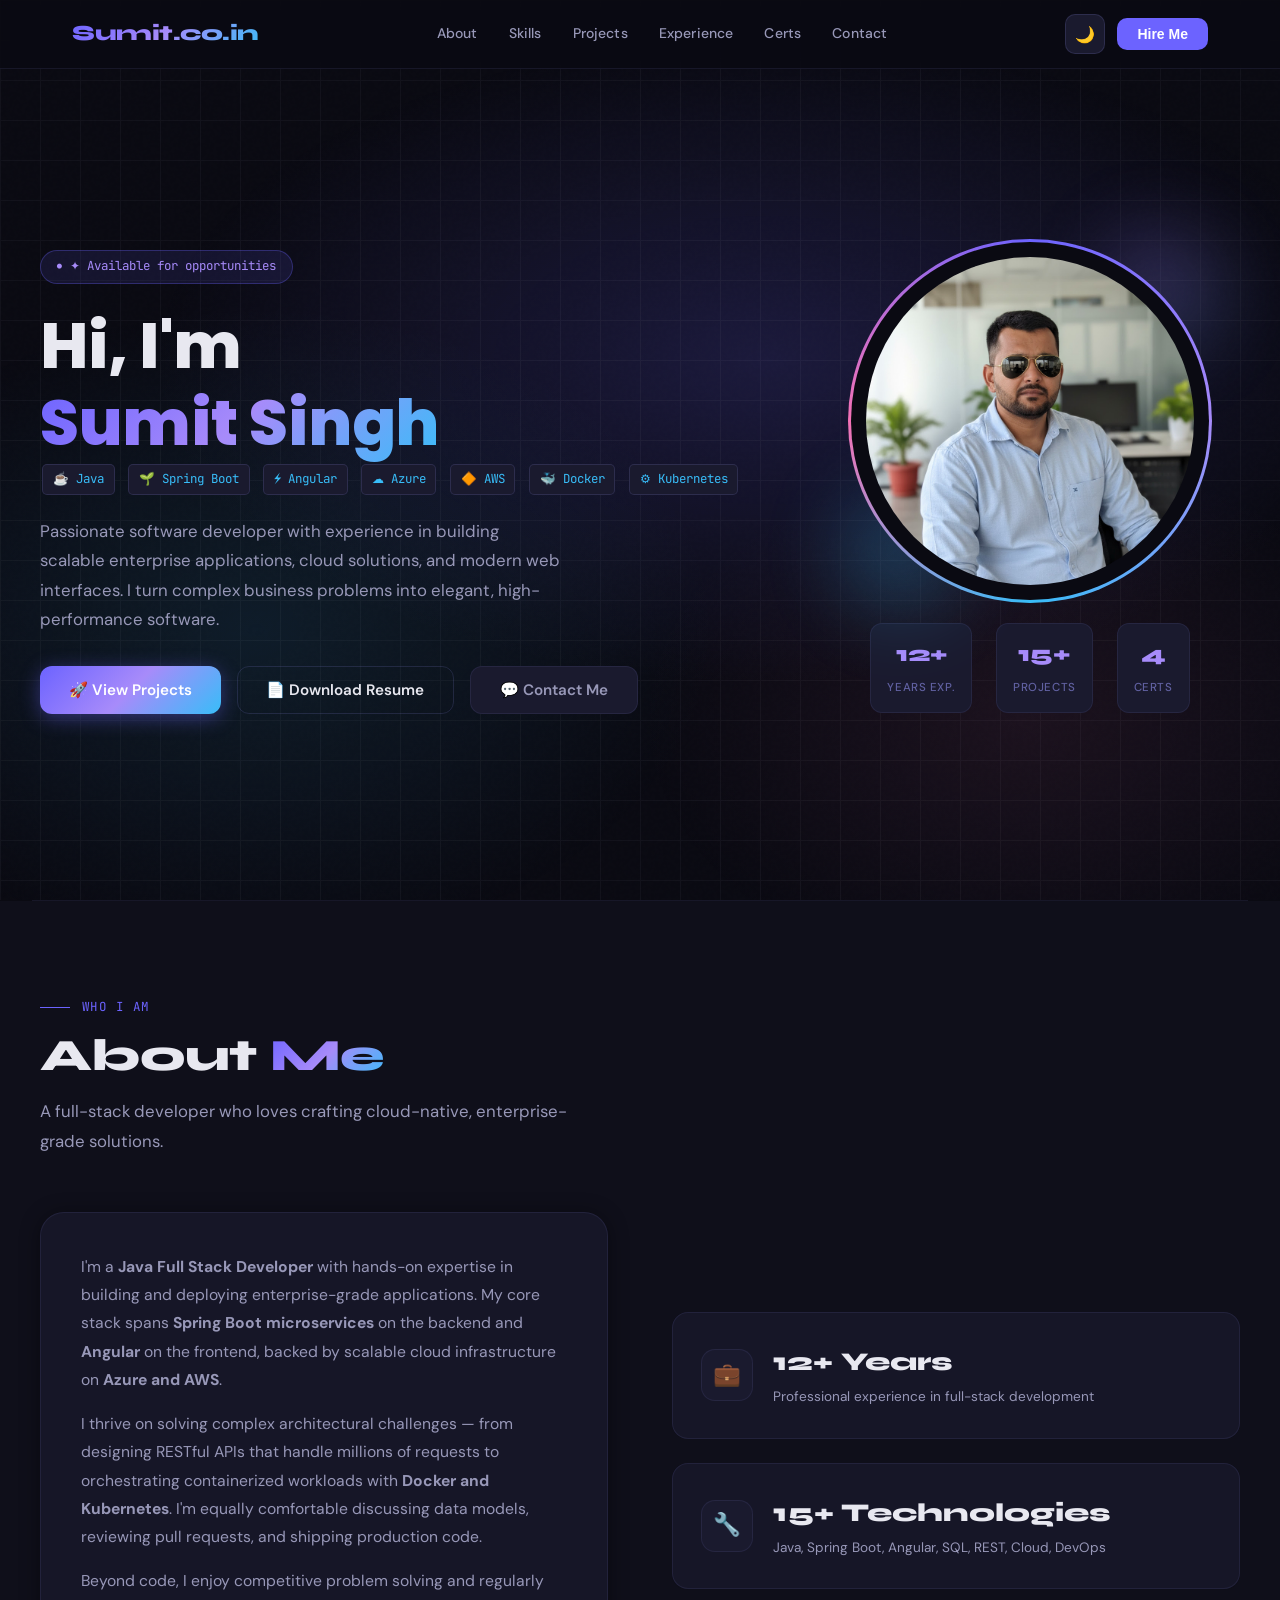
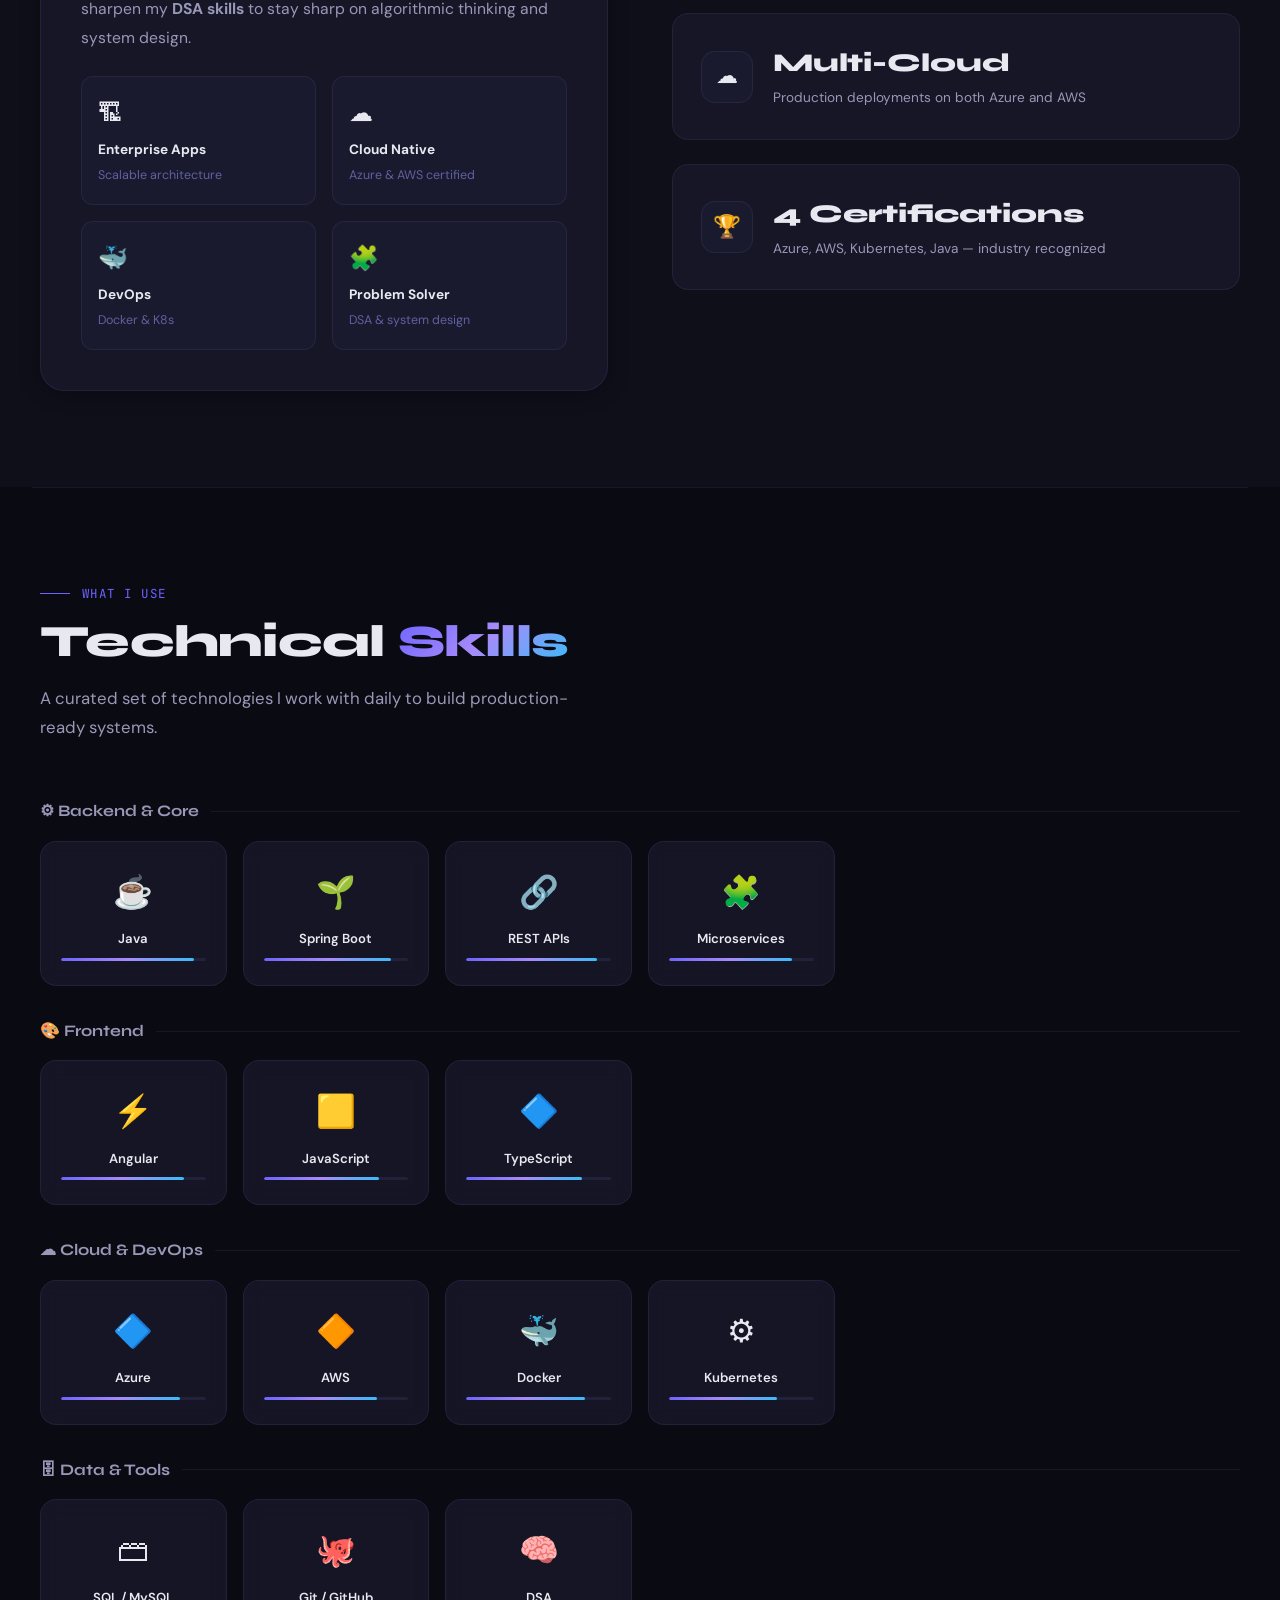
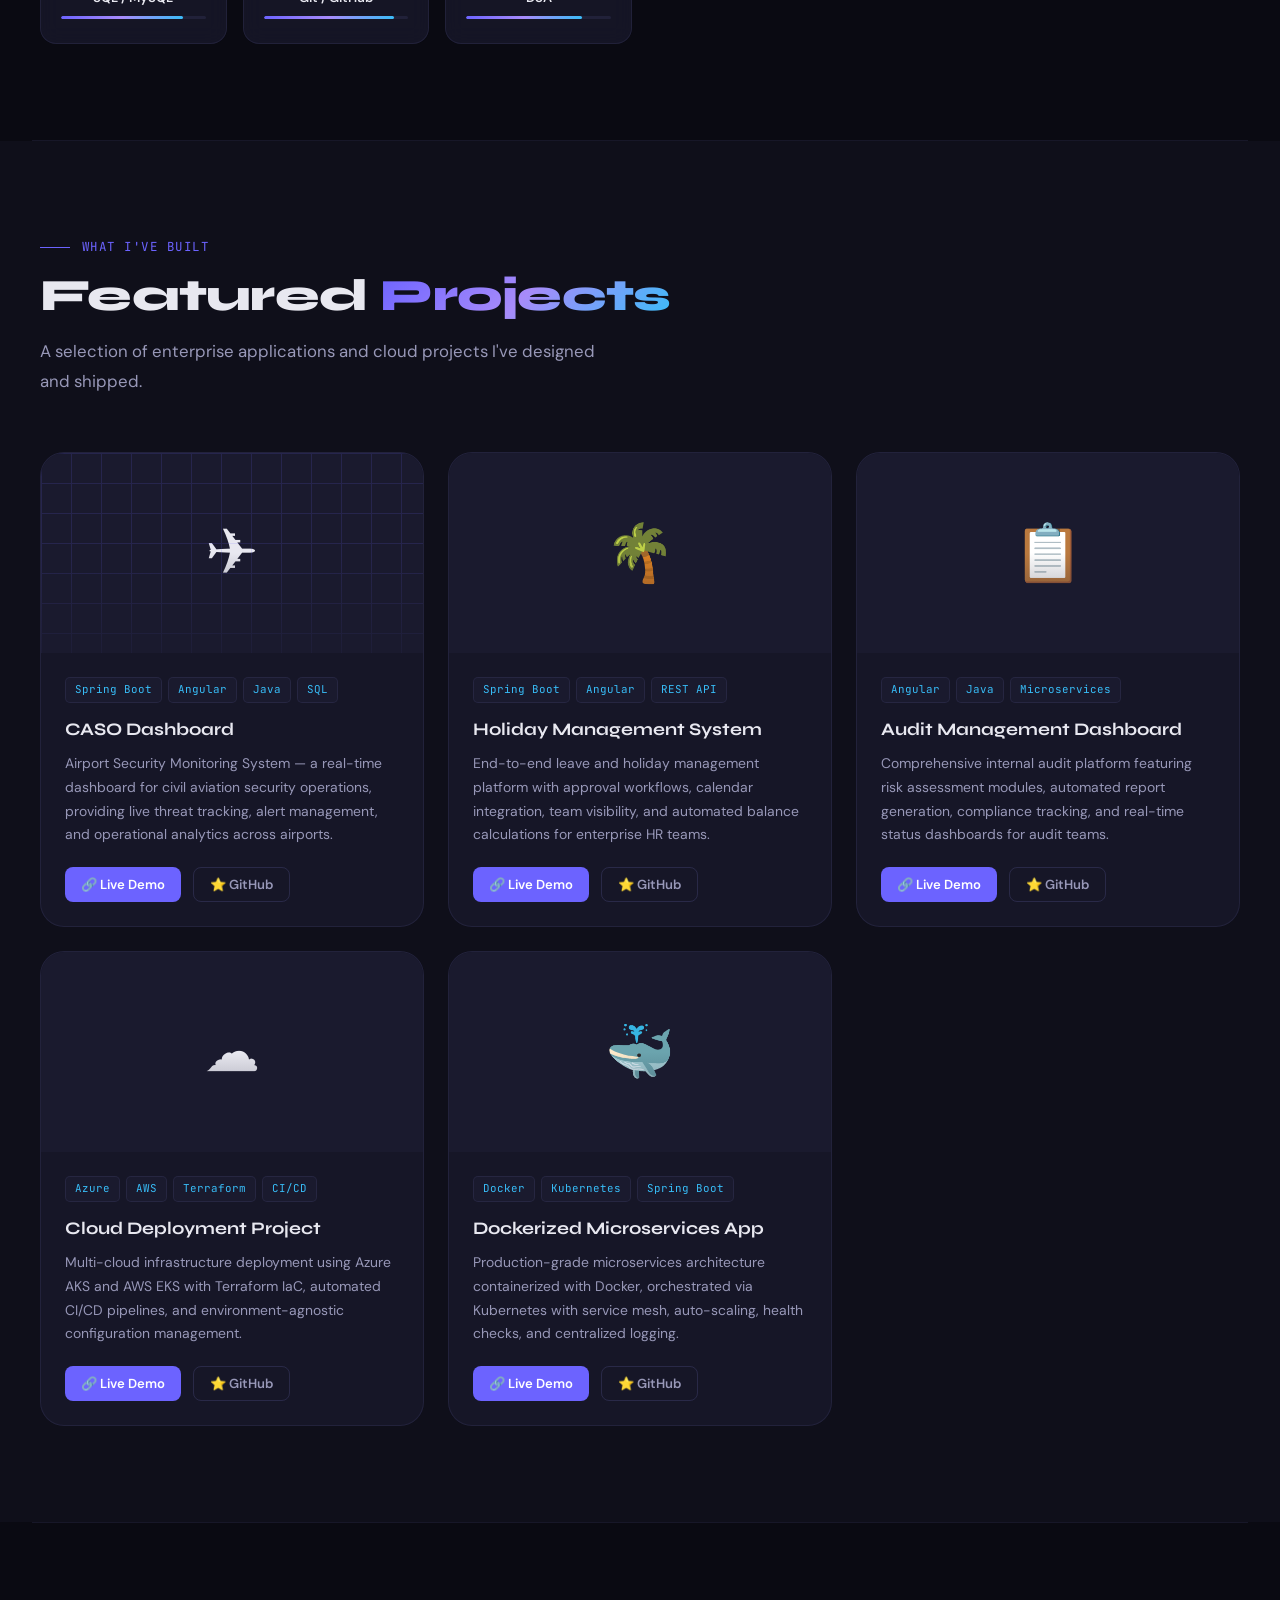
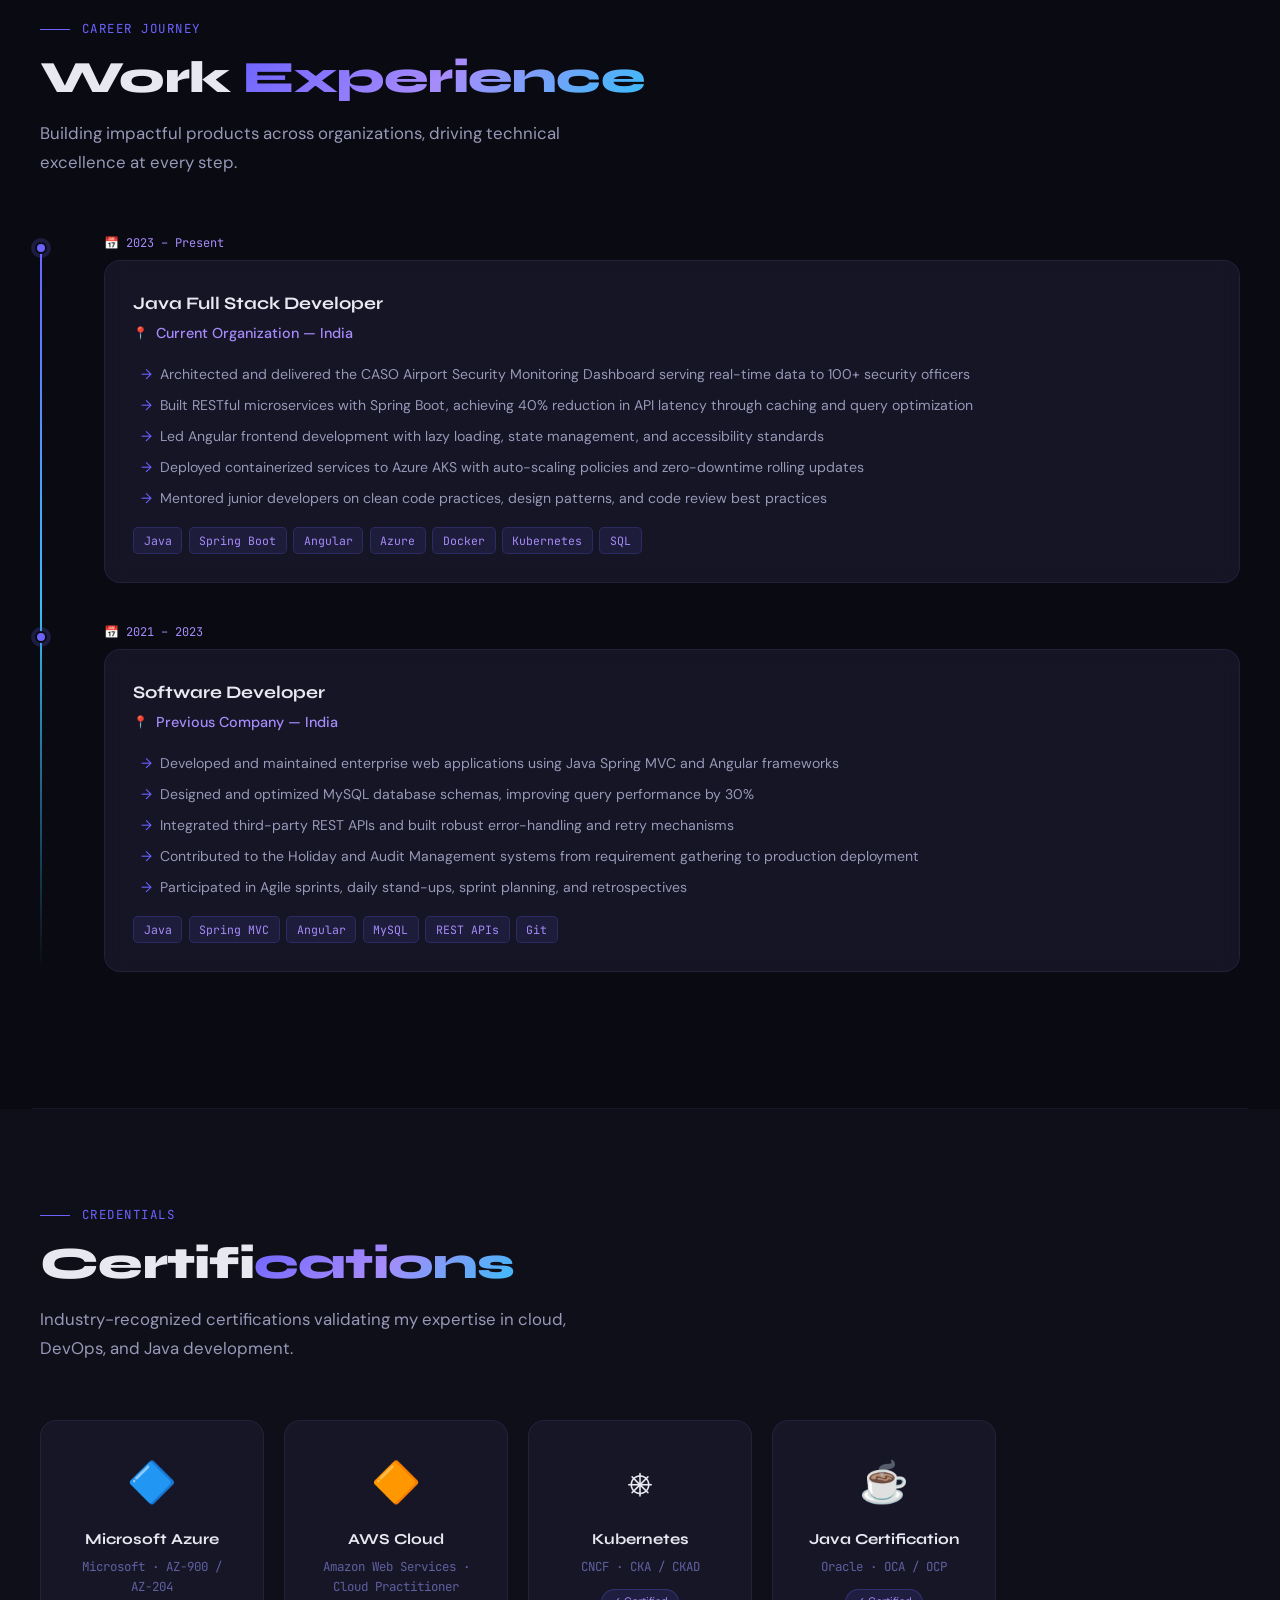
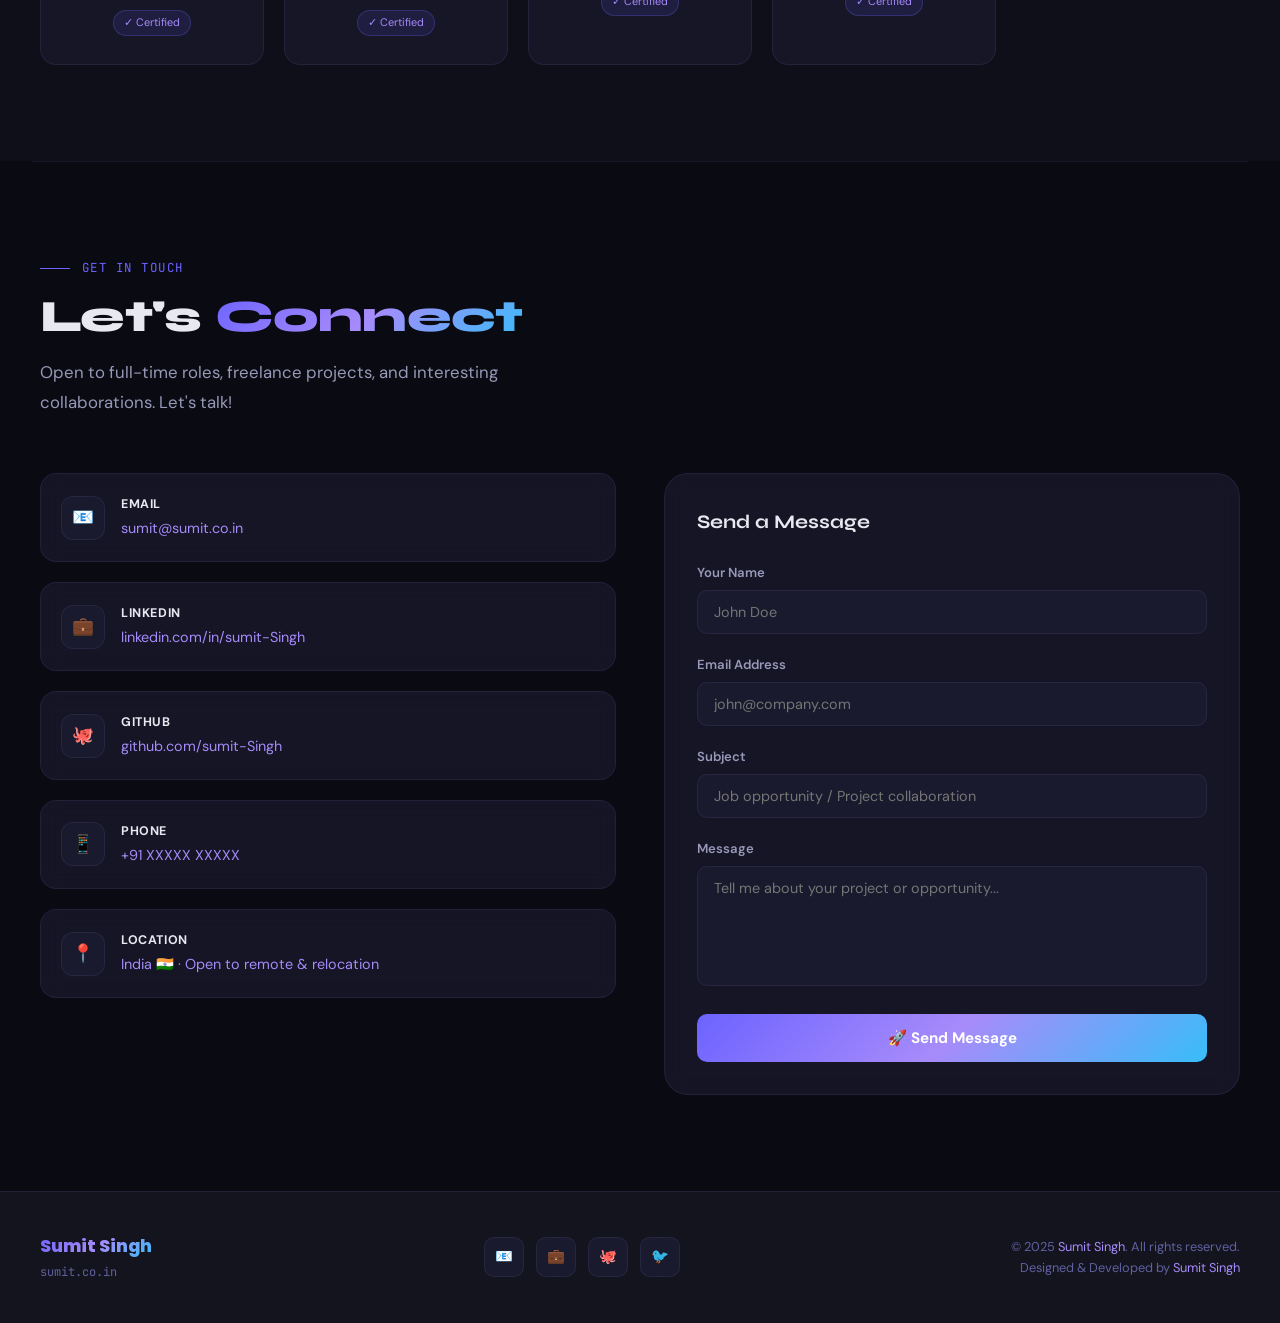
==== Black Theme/index.html @ d1722bfe "pic updated" ====
<!DOCTYPE html>
<html lang="en" data-theme="dark">
<head>
  <meta charset="UTF-8" />
  <meta name="viewport" content="width=device-width, initial-scale=1.0" />
  <title>Sumit Singh | Java Full Stack Developer | sumit.co.in</title>
  <meta name="description" content="Sumit Singh – Java Full Stack Developer specializing in Angular, Spring Boot, Azure, AWS, Docker & Kubernetes. Building scalable enterprise applications and cloud solutions." />
  <meta name="keywords" content="Sumit Singh, Java Developer, Full Stack Developer, Angular, Spring Boot, Azure, AWS, Docker, Kubernetes, Portfolio" />
  <meta name="author" content="Sumit Singh" />
  <meta property="og:title" content="Sumit Singh | Java Full Stack Developer" />
  <meta property="og:description" content="Passionate software developer building scalable enterprise applications, cloud solutions, and modern web interfaces." />
  <meta property="og:url" content="https://sumit.co.in" />
  <link rel="canonical" href="https://sumit.co.in" />
  <link rel="preconnect" href="https://fonts.googleapis.com" />
  <link rel="preconnect" href="https://fonts.gstatic.com" crossorigin />
  <link href="https://fonts.googleapis.com/css2?family=Syne:wght@400;500;600;700;800&family=DM+Sans:ital,opsz,wght@0,9..40,300;0,9..40,400;0,9..40,500;1,9..40,300&family=JetBrains+Mono:wght@400;500&display=swap" rel="stylesheet" />
  <link href="https://fonts.googleapis.com/css2?family=Poppins:wght@700;800&display=swap" rel="stylesheet">
  <style>
    :root {
      --bg: #0a0a12;
      --bg2: #0f0f1a;
      --bg3: #14141f;
      --surface: #1a1a2e;
      --surface2: #1e1e35;
      --border: rgba(120,120,200,0.12);
      --border2: rgba(120,120,200,0.2);
      --text: #e8e8f0;
      --text2: #9898b8;
      --text3: #6060a0;
      --accent: #6c63ff;
      --accent2: #a78bfa;
      --accent3: #38bdf8;
      --accent4: #f472b6;
      --grad1: linear-gradient(135deg, #6c63ff 0%, #a78bfa 50%, #38bdf8 100%);
      --grad2: linear-gradient(135deg, #1a1a35 0%, #0f0f22 100%);
      --card-bg: rgba(26,26,46,0.7);
      --nav-bg: rgba(10,10,18,0.85);
      --shadow: 0 8px 40px rgba(108,99,255,0.15);
      --shadow2: 0 2px 20px rgba(0,0,0,0.4);
      --radius: 16px;
      --radius2: 24px;
      --transition: 0.3s cubic-bezier(0.4,0,0.2,1);
    }
    [data-theme="light"] {
      --bg: #f4f4fb;
      --bg2: #eeeef8;
      --bg3: #e8e8f4;
      --surface: #ffffff;
      --surface2: #f8f8ff;
      --border: rgba(108,99,255,0.12);
      --border2: rgba(108,99,255,0.25);
      --text: #1a1a2e;
      --text2: #4a4a6a;
      --text3: #8888aa;
      --card-bg: rgba(255,255,255,0.9);
      --nav-bg: rgba(244,244,251,0.9);
      --shadow: 0 8px 40px rgba(108,99,255,0.12);
      --shadow2: 0 2px 20px rgba(0,0,0,0.08);
    }
    *, *::before, *::after { box-sizing: border-box; margin: 0; padding: 0; }
    html { scroll-behavior: smooth; font-size: 16px; }
    body {
      font-family: 'DM Sans', sans-serif;
      background: var(--bg);
      color: var(--text);
      line-height: 1.65;
      overflow-x: hidden;
      transition: background var(--transition), color var(--transition);
    }
    ::selection { background: var(--accent); color: #fff; }
    img { max-width: 100%; display: block; }
    a { text-decoration: none; color: inherit; }

    /* ─── Noise overlay ─── */
    body::before {
      content: '';
      position: fixed; inset: 0; z-index: 0; pointer-events: none;
      background-image: url("data:image/svg+xml,%3Csvg viewBox='0 0 256 256' xmlns='http://www.w3.org/2000/svg'%3E%3Cfilter id='noise'%3E%3CfeTurbulence type='fractalNoise' baseFrequency='0.9' numOctaves='4' stitchTiles='stitch'/%3E%3C/filter%3E%3Crect width='100%25' height='100%25' filter='url(%23noise)' opacity='0.03'/%3E%3C/svg%3E");
      opacity: 0.4;
    }

    /* ─── NAV ─── */
    nav {
      position: fixed; top: 0; left: 0; right: 0; z-index: 100;
      backdrop-filter: blur(20px) saturate(180%);
      background: var(--nav-bg);
      border-bottom: 1px solid var(--border);
      transition: all var(--transition);
    }
    .nav-inner {
      max-width: 1200px; margin: 0 auto; padding: 0 2rem;
      display: flex; align-items: center; justify-content: space-between;
      height: 68px;
    }
    .nav-logo {
      font-family: 'Syne', sans-serif; font-weight: 800; font-size: 1.35rem;
      background: var(--grad1); -webkit-background-clip: text; -webkit-text-fill-color: transparent;
      letter-spacing: -0.5px;
    }
    .nav-links { display: flex; gap: 0.25rem; align-items: center; }
    .nav-links a {
      font-size: 0.875rem; font-weight: 500; padding: 0.5rem 0.85rem;
      border-radius: 8px; color: var(--text2); transition: all var(--transition);
      letter-spacing: 0.01em;
    }
    .nav-links a:hover { color: var(--text); background: var(--surface); }
    .nav-right { display: flex; gap: 0.75rem; align-items: center; }
    .theme-btn {
      width: 40px; height: 40px; border-radius: 10px; border: 1px solid var(--border2);
      background: var(--surface); color: var(--text2); cursor: pointer;
      display: flex; align-items: center; justify-content: center;
      font-size: 1rem; transition: all var(--transition);
    }
    .theme-btn:hover { color: var(--accent); border-color: var(--accent); }
    .nav-cta {
      padding: 0.5rem 1.25rem; border-radius: 10px; font-size: 0.875rem; font-weight: 600;
      background: var(--accent); color: #fff; transition: all var(--transition);
      border: none; cursor: pointer;
    }
    .nav-cta:hover { background: var(--accent2); transform: translateY(-1px); box-shadow: 0 4px 20px rgba(108,99,255,0.4); }
    .hamburger { display: none; flex-direction: column; gap: 5px; cursor: pointer; padding: 5px; }
    .hamburger span { display: block; width: 22px; height: 2px; background: var(--text2); border-radius: 2px; transition: all var(--transition); }

    /* ─── HERO ─── */
    #hero {
      min-height: 100vh; display: flex; align-items: center;
      position: relative; overflow: hidden; padding: 8rem 2rem 4rem;
    }
    .hero-bg {
      position: absolute; inset: 0; z-index: 0;
      background: radial-gradient(ellipse 80% 60% at 60% 40%, rgba(108,99,255,0.18) 0%, transparent 60%),
                  radial-gradient(ellipse 60% 60% at 20% 70%, rgba(56,189,248,0.1) 0%, transparent 60%),
                  radial-gradient(ellipse 50% 50% at 80% 80%, rgba(244,114,182,0.08) 0%, transparent 60%);
    }
    .hero-grid {
      position: absolute; inset: 0; z-index: 0; opacity: 0.04;
      background-image: linear-gradient(var(--text) 1px, transparent 1px),
                        linear-gradient(90deg, var(--text) 1px, transparent 1px);
      background-size: 40px 40px;
    }
    .hero-inner {
      max-width: 1200px; margin: 0 auto; width: 100%; position: relative; z-index: 1;
      display: grid; grid-template-columns: 1fr 420px; gap: 4rem; align-items: center;
    }
    .hero-badge {
      display: inline-flex; align-items: center; gap: 0.5rem;
      padding: 0.35rem 1rem; border-radius: 50px;
      background: rgba(108,99,255,0.12); border: 1px solid rgba(108,99,255,0.3);
      font-family: 'JetBrains Mono', monospace; font-size: 0.78rem; color: var(--accent2);
      margin-bottom: 1.5rem; animation: fadeUp 0.8s ease both;
    }
    .hero-badge::before { content: '●'; font-size: 0.5rem; animation: pulse 2s infinite; }
    @keyframes pulse { 0%,100%{opacity:1} 50%{opacity:0.3} }
    .hero-title {
	  font-family: 'Poppins', Arial, sans-serif;
	  font-weight: 800;
	  font-size: clamp(2.5rem, 5vw, 4rem);
	  line-height: 1.2;
	  letter-spacing: -0.5px;
	}
    .hero-title .name { background: var(--grad1); -webkit-background-clip: text; -webkit-text-fill-color: transparent; }
    .hero-subtitle {
      font-family: 'JetBrains Mono', monospace; font-size: 0.9rem;
      color: var(--text2); margin-bottom: 1.25rem; line-height: 1.8;
      animation: fadeUp 0.8s 0.2s ease both;
    }
    .hero-subtitle .tag {
      display: inline-block; padding: 0.2rem 0.6rem; border-radius: 5px;
      background: var(--surface); border: 1px solid var(--border2);
      margin: 0.15rem; font-size: 0.78rem; color: var(--accent3);
      transition: all var(--transition);
    }
    .hero-subtitle .tag:hover { background: var(--accent); color: #fff; border-color: var(--accent); transform: translateY(-2px); }
    .hero-intro {
      font-size: 1.05rem; color: var(--text2); max-width: 520px;
      margin-bottom: 2rem; line-height: 1.75;
      animation: fadeUp 0.8s 0.3s ease both;
    }
    .hero-btns {
      display: flex; flex-wrap: wrap; gap: 1rem;
      animation: fadeUp 0.8s 0.4s ease both;
    }
    .btn {
      display: inline-flex; align-items: center; gap: 0.5rem;
      padding: 0.8rem 1.8rem; border-radius: 12px; font-size: 0.95rem;
      font-weight: 600; cursor: pointer; transition: all var(--transition);
      border: none; font-family: 'DM Sans', sans-serif;
    }
    .btn-primary {
      background: var(--grad1); color: #fff;
      box-shadow: 0 4px 20px rgba(108,99,255,0.4);
    }
    .btn-primary:hover { transform: translateY(-2px); box-shadow: 0 8px 30px rgba(108,99,255,0.5); }
    .btn-outline {
      background: transparent; color: var(--text);
      border: 1.5px solid var(--border2);
    }
    .btn-outline:hover { border-color: var(--accent); color: var(--accent); transform: translateY(-2px); }
    .btn-ghost {
      background: var(--surface); color: var(--text2);
      border: 1px solid var(--border);
    }
    .btn-ghost:hover { background: var(--surface2); color: var(--accent3); }

    /* Hero avatar */
    .hero-visual { animation: fadeUp 0.8s 0.5s ease both; }
    .avatar-wrap {
      position: relative; width: 340px; height: 340px; margin: 0 auto;
    }
    .avatar-ring {
      position: absolute; inset: -12px; border-radius: 50%;
      background: conic-gradient(var(--accent), var(--accent2), var(--accent3), var(--accent4), var(--accent));
      animation: spin 8s linear infinite;
    }
    .avatar-ring::before {
      content: ''; position: absolute; inset: 3px; border-radius: 50%; background: var(--bg);
    }
    @keyframes spin { to { transform: rotate(360deg); } }
    .avatar-img {
      position: absolute; inset: 6px; border-radius: 50%;
      background: var(--surface);
      display: flex; align-items: center; justify-content: center;
      overflow: hidden; z-index: 1;
      font-size: 6rem;
    }
    .avatar-blob {
      position: absolute; width: 120px; height: 120px; border-radius: 50%;
      background: var(--grad1); opacity: 0.25; filter: blur(40px);
      animation: float 4s ease-in-out infinite;
    }
    .avatar-blob:nth-child(1) { top: -20px; right: -20px; }
    .avatar-blob:nth-child(2) { bottom: -20px; left: -20px; animation-delay: -2s; background: var(--accent3); }
    @keyframes float { 0%,100%{transform:translateY(0)} 50%{transform:translateY(-12px)} }
    .hero-stats {
      display: flex; gap: 1.5rem; margin-top: 2rem; justify-content: center;
    }
    .hero-stat {
      text-align: center; padding: 0.75rem 1rem; border-radius: 12px;
      background: var(--surface); border: 1px solid var(--border);
    }
    .hero-stat strong { display: block; font-family: 'Syne', sans-serif; font-size: 1.4rem; font-weight: 800; color: var(--accent2); }
    .hero-stat span { font-size: 0.72rem; color: var(--text3); font-weight: 500; text-transform: uppercase; letter-spacing: 0.05em; }
    @keyframes fadeUp { from{opacity:0;transform:translateY(24px)} to{opacity:1;transform:translateY(0)} }

    /* ─── SECTIONS ─── */
    section { padding: 6rem 2rem; position: relative; z-index: 1; }
    .section-inner { max-width: 1200px; margin: 0 auto; }
    .section-label {
      font-family: 'JetBrains Mono', monospace; font-size: 0.78rem;
      color: var(--accent); text-transform: uppercase; letter-spacing: 0.12em;
      margin-bottom: 0.75rem; display: flex; align-items: center; gap: 0.75rem;
    }
    .section-label::before { content:''; flex:0 0 30px; height:1px; background:var(--accent); }
    .section-title {
      font-family: 'Syne', sans-serif; font-weight: 800;
      font-size: clamp(1.8rem, 3.5vw, 2.8rem); letter-spacing: -0.75px;
      margin-bottom: 1rem; line-height: 1.15;
    }
    .section-title .hl { background: var(--grad1); -webkit-background-clip: text; -webkit-text-fill-color: transparent; }
    .section-desc { color: var(--text2); font-size: 1.05rem; max-width: 560px; line-height: 1.75; }
    .section-header { margin-bottom: 3.5rem; }
    .divider {
      height: 1px; background: var(--border);
      margin: 0 2rem; position: relative; z-index: 1;
    }

    /* ─── ABOUT ─── */
    #about { background: var(--bg2); }
    .about-grid {
      display: grid; grid-template-columns: 1fr 1fr; gap: 4rem; align-items: center;
    }
    .about-card {
      background: var(--card-bg); border: 1px solid var(--border);
      border-radius: var(--radius2); padding: 2.5rem;
      backdrop-filter: blur(10px); box-shadow: var(--shadow2);
    }
    .about-text p { color: var(--text2); margin-bottom: 1rem; font-size: 0.98rem; line-height: 1.8; }
    .about-highlights { display: grid; grid-template-columns: 1fr 1fr; gap: 1rem; margin-top: 1.5rem; }
    .highlight-item {
      padding: 1rem; border-radius: 12px; background: var(--surface);
      border: 1px solid var(--border); transition: all var(--transition);
    }
    .highlight-item:hover { border-color: var(--accent); transform: translateY(-2px); }
    .highlight-item .icon { font-size: 1.5rem; margin-bottom: 0.4rem; }
    .highlight-item strong { display: block; font-size: 0.85rem; font-weight: 700; color: var(--text); }
    .highlight-item span { font-size: 0.78rem; color: var(--text3); }
    .about-metrics { display: flex; flex-direction: column; gap: 1.5rem; }
    .metric-card {
      background: var(--card-bg); border: 1px solid var(--border);
      border-radius: var(--radius); padding: 1.75rem;
      backdrop-filter: blur(10px);
      display: flex; gap: 1.25rem; align-items: center;
      transition: all var(--transition);
    }
    .metric-card:hover { border-color: var(--accent2); transform: translateX(4px); }
    .metric-icon {
      width: 52px; height: 52px; border-radius: 14px; flex-shrink: 0;
      display: flex; align-items: center; justify-content: center;
      font-size: 1.4rem; background: var(--surface); border: 1px solid var(--border);
    }
    .metric-info strong { display: block; font-family: 'Syne', sans-serif; font-size: 1.6rem; font-weight: 800; color: var(--text); }
    .metric-info span { font-size: 0.85rem; color: var(--text2); }

    /* ─── SKILLS ─── */
    #skills {}
    .skills-grid { display: grid; grid-template-columns: repeat(auto-fill, minmax(160px, 1fr)); gap: 1rem; }
    .skill-card {
      background: var(--card-bg); border: 1px solid var(--border);
      border-radius: var(--radius); padding: 1.5rem 1.25rem;
      text-align: center; backdrop-filter: blur(10px);
      transition: all var(--transition); cursor: default;
      position: relative; overflow: hidden;
    }
    .skill-card::before {
      content: ''; position: absolute; inset: 0;
      background: var(--grad1); opacity: 0; transition: opacity var(--transition);
    }
    .skill-card:hover { transform: translateY(-4px) scale(1.02); border-color: var(--accent); box-shadow: var(--shadow); }
    .skill-card:hover::before { opacity: 0.06; }
    .skill-card:hover .skill-icon { transform: scale(1.15) rotate(-5deg); }
    .skill-icon { font-size: 2rem; margin-bottom: 0.6rem; display: block; transition: transform var(--transition); position: relative; z-index: 1; }
    .skill-name { font-size: 0.82rem; font-weight: 600; color: var(--text); position: relative; z-index: 1; }
    .skill-level {
      margin-top: 0.5rem; height: 3px; background: var(--border);
      border-radius: 3px; overflow: hidden; position: relative; z-index: 1;
    }
    .skill-level-bar {
      height: 100%; border-radius: 3px; background: var(--grad1);
      transform: scaleX(0); transform-origin: left;
      transition: transform 1s cubic-bezier(0.4,0,0.2,1) 0.2s;
    }
    .skill-card.visible .skill-level-bar { transform: scaleX(1); }
    .skill-cat-title {
      font-family: 'Syne', sans-serif; font-weight: 700; font-size: 1rem;
      color: var(--text2); margin: 2rem 0 1rem;
      display: flex; align-items: center; gap: 0.75rem;
    }
    .skill-cat-title::after { content:''; flex:1; height:1px; background: var(--border); }

    /* ─── PROJECTS ─── */
    #projects { background: var(--bg2); }
    .projects-grid { display: grid; grid-template-columns: repeat(auto-fill, minmax(340px, 1fr)); gap: 1.5rem; }
    .project-card {
      background: var(--card-bg); border: 1px solid var(--border);
      border-radius: var(--radius2); overflow: hidden;
      backdrop-filter: blur(10px); transition: all var(--transition);
      display: flex; flex-direction: column;
    }
    .project-card:hover { transform: translateY(-6px); border-color: var(--accent2); box-shadow: 0 20px 60px rgba(108,99,255,0.2); }
    .project-img {
      height: 200px; background: var(--surface);
      display: flex; align-items: center; justify-content: center;
      font-size: 4rem; position: relative; overflow: hidden;
    }
    .project-img::after {
      content: ''; position: absolute; inset: 0;
      background: linear-gradient(to bottom, transparent 50%, var(--card-bg) 100%);
    }
    .project-img-bg {
      position: absolute; inset: 0; opacity: 0.15;
      background-size: 30px 30px;
      background-image: linear-gradient(var(--accent) 1px, transparent 1px),
                        linear-gradient(90deg, var(--accent) 1px, transparent 1px);
    }
    .project-body { padding: 1.5rem; flex: 1; display: flex; flex-direction: column; }
    .project-tags { display: flex; flex-wrap: wrap; gap: 0.4rem; margin-bottom: 0.75rem; }
    .project-tag {
      font-family: 'JetBrains Mono', monospace; font-size: 0.68rem;
      padding: 0.2rem 0.55rem; border-radius: 5px;
      background: var(--surface); border: 1px solid var(--border);
      color: var(--accent3);
    }
    .project-title { font-family: 'Syne', sans-serif; font-weight: 700; font-size: 1.1rem; margin-bottom: 0.5rem; }
    .project-desc { color: var(--text2); font-size: 0.87rem; line-height: 1.7; flex: 1; margin-bottom: 1.25rem; }
    .project-actions { display: flex; gap: 0.75rem; }
    .project-btn {
      display: inline-flex; align-items: center; gap: 0.35rem;
      padding: 0.5rem 1rem; border-radius: 8px; font-size: 0.82rem; font-weight: 600;
      cursor: pointer; transition: all var(--transition); border: none;
      font-family: 'DM Sans', sans-serif;
    }
    .project-btn-primary { background: var(--accent); color: #fff; }
    .project-btn-primary:hover { background: var(--accent2); transform: translateY(-1px); }
    .project-btn-outline { background: transparent; color: var(--text2); border: 1px solid var(--border2); }
    .project-btn-outline:hover { color: var(--text); border-color: var(--text2); }

    /* ─── EXPERIENCE ─── */
    #experience {}
    .timeline { position: relative; padding-left: 2rem; }
    .timeline::before {
      content: ''; position: absolute; left: 0; top: 8px; bottom: 0;
      width: 2px; background: linear-gradient(to bottom, var(--accent), var(--accent3), transparent);
    }
    .timeline-item {
      position: relative; margin-bottom: 2.5rem;
      padding-left: 2rem;
    }
    .timeline-item::before {
      content: ''; position: absolute; left: -2rem; top: 8px;
      width: 12px; height: 12px; border-radius: 50%;
      background: var(--accent); border: 2px solid var(--bg);
      box-shadow: 0 0 0 4px rgba(108,99,255,0.2);
      transform: translateX(-5px);
    }
    .timeline-date {
      font-family: 'JetBrains Mono', monospace; font-size: 0.75rem;
      color: var(--accent2); margin-bottom: 0.4rem;
    }
    .timeline-card {
      background: var(--card-bg); border: 1px solid var(--border);
      border-radius: var(--radius); padding: 1.75rem;
      backdrop-filter: blur(10px); transition: all var(--transition);
    }
    .timeline-card:hover { border-color: var(--accent); box-shadow: var(--shadow); }
    .timeline-role { font-family: 'Syne', sans-serif; font-weight: 700; font-size: 1.1rem; margin-bottom: 0.25rem; }
    .timeline-company {
      font-size: 0.9rem; color: var(--accent2); font-weight: 500; margin-bottom: 1rem;
      display: flex; align-items: center; gap: 0.5rem;
    }
    .timeline-company::before { content: '📍'; font-size: 0.75rem; }
    .timeline-desc { color: var(--text2); font-size: 0.88rem; line-height: 1.75; }
    .timeline-desc li { margin-bottom: 0.4rem; padding-left: 0.5rem; list-style: none; position: relative; }
    .timeline-desc li::before { content: '→'; color: var(--accent); margin-right: 0.5rem; }
    .timeline-chips { display: flex; flex-wrap: wrap; gap: 0.4rem; margin-top: 1rem; }
    .chip {
      font-size: 0.72rem; padding: 0.2rem 0.6rem; border-radius: 5px;
      background: rgba(108,99,255,0.1); border: 1px solid rgba(108,99,255,0.2);
      color: var(--accent2); font-family: 'JetBrains Mono', monospace;
    }

    /* ─── CERTS ─── */
    #certifications { background: var(--bg2); }
    .certs-grid { display: grid; grid-template-columns: repeat(auto-fill, minmax(220px, 1fr)); gap: 1.25rem; }
    .cert-card {
      background: var(--card-bg); border: 1px solid var(--border);
      border-radius: var(--radius); padding: 1.75rem;
      text-align: center; backdrop-filter: blur(10px);
      transition: all var(--transition); position: relative; overflow: hidden;
    }
    .cert-card::after {
      content: ''; position: absolute; top: 0; left: 0; right: 0; height: 3px;
      background: var(--grad1); transform: scaleX(0); transform-origin: left;
      transition: transform var(--transition);
    }
    .cert-card:hover { transform: translateY(-4px); border-color: var(--accent2); }
    .cert-card:hover::after { transform: scaleX(1); }
    .cert-icon { font-size: 2.5rem; margin-bottom: 0.75rem; }
    .cert-name { font-family: 'Syne', sans-serif; font-weight: 700; font-size: 0.95rem; margin-bottom: 0.3rem; }
    .cert-provider { font-size: 0.78rem; color: var(--text3); font-family: 'JetBrains Mono', monospace; }
    .cert-badge {
      display: inline-block; margin-top: 0.75rem;
      font-size: 0.68rem; padding: 0.2rem 0.6rem; border-radius: 50px;
      background: rgba(108,99,255,0.12); border: 1px solid rgba(108,99,255,0.25);
      color: var(--accent2);
    }

    /* ─── CONTACT ─── */
    #contact {}
    .contact-grid { display: grid; grid-template-columns: 1fr 1fr; gap: 3rem; }
    .contact-info { display: flex; flex-direction: column; gap: 1.25rem; }
    .contact-item {
      display: flex; align-items: center; gap: 1rem;
      padding: 1.25rem; border-radius: var(--radius);
      background: var(--card-bg); border: 1px solid var(--border);
      backdrop-filter: blur(10px); transition: all var(--transition);
    }
    .contact-item:hover { border-color: var(--accent); transform: translateX(4px); }
    .contact-item-icon {
      width: 44px; height: 44px; border-radius: 12px;
      background: var(--surface); border: 1px solid var(--border);
      display: flex; align-items: center; justify-content: center;
      font-size: 1.1rem; flex-shrink: 0;
    }
    .contact-item-text strong { display: block; font-size: 0.78rem; font-weight: 700; color: var(--text); text-transform: uppercase; letter-spacing: 0.05em; }
    .contact-item-text a, .contact-item-text span { font-size: 0.9rem; color: var(--accent2); transition: color var(--transition); }
    .contact-item-text a:hover { color: var(--accent); }
    .contact-form { background: var(--card-bg); border: 1px solid var(--border); border-radius: var(--radius2); padding: 2rem; backdrop-filter: blur(10px); }
    .contact-form h3 { font-family: 'Syne', sans-serif; font-weight: 700; font-size: 1.2rem; margin-bottom: 1.5rem; }
    .form-group { margin-bottom: 1.25rem; }
    .form-group label { display: block; font-size: 0.82rem; font-weight: 600; color: var(--text2); margin-bottom: 0.4rem; }
    .form-group input, .form-group textarea {
      width: 100%; padding: 0.75rem 1rem; border-radius: 10px;
      background: var(--surface); border: 1px solid var(--border);
      color: var(--text); font-family: 'DM Sans', sans-serif; font-size: 0.9rem;
      transition: all var(--transition); outline: none; resize: none;
    }
    .form-group input:focus, .form-group textarea:focus { border-color: var(--accent); box-shadow: 0 0 0 3px rgba(108,99,255,0.12); }
    .form-group textarea { min-height: 120px; }
    .form-submit {
      width: 100%; padding: 0.85rem; border-radius: 10px; border: none;
      background: var(--grad1); color: #fff; font-size: 0.95rem; font-weight: 700;
      cursor: pointer; transition: all var(--transition); font-family: 'DM Sans', sans-serif;
    }
    .form-submit:hover { transform: translateY(-2px); box-shadow: 0 8px 25px rgba(108,99,255,0.5); }

    /* ─── FOOTER ─── */
    footer {
      background: var(--bg3); border-top: 1px solid var(--border);
      padding: 2.5rem 2rem; position: relative; z-index: 1;
    }
    .footer-inner {
      max-width: 1200px; margin: 0 auto;
      display: flex; align-items: center; justify-content: space-between; flex-wrap: gap;
      gap: 1rem;
    }
    .footer-logo { font-family: 'Poppins', Arial, sans-serif; font-weight: 800; font-size: 1.1rem; background: var(--grad1); -webkit-background-clip: text; -webkit-text-fill-color: transparent; }
    .footer-domain { font-family: 'JetBrains Mono', monospace; font-size: 0.75rem; color: var(--text3); margin-top: 0.15rem; }
    .footer-socials { display: flex; gap: 0.75rem; }
    .social-btn {
      width: 40px; height: 40px; border-radius: 10px; border: 1px solid var(--border);
      background: var(--surface); color: var(--text2);
      display: flex; align-items: center; justify-content: center;
      font-size: 0.9rem; transition: all var(--transition); cursor: pointer;
    }
    .social-btn:hover { border-color: var(--accent); color: var(--accent); transform: translateY(-2px); }
    .footer-copy { font-size: 0.8rem; color: var(--text3); text-align: right; }
    .footer-copy span { color: var(--accent2); }

    /* ─── SCROLL REVEAL ─── */
    .reveal { opacity: 0; transform: translateY(30px); transition: opacity 0.7s ease, transform 0.7s ease; }
    .reveal.visible { opacity: 1; transform: translateY(0); }
    .reveal-delay-1 { transition-delay: 0.1s; }
    .reveal-delay-2 { transition-delay: 0.2s; }
    .reveal-delay-3 { transition-delay: 0.3s; }
    .reveal-delay-4 { transition-delay: 0.4s; }

    /* ─── BACK TO TOP ─── */
    .back-top {
      position: fixed; bottom: 2rem; right: 2rem; z-index: 99;
      width: 44px; height: 44px; border-radius: 12px;
      background: var(--accent); color: #fff;
      display: flex; align-items: center; justify-content: center;
      font-size: 1.1rem; cursor: pointer; border: none;
      box-shadow: 0 4px 20px rgba(108,99,255,0.4);
      transition: all var(--transition);
      opacity: 0; pointer-events: none;
    }
    .back-top.show { opacity: 1; pointer-events: all; }
    .back-top:hover { transform: translateY(-3px); box-shadow: 0 8px 25px rgba(108,99,255,0.5); }

    /* ─── MOBILE NAV ─── */
    .mobile-nav {
      position: fixed; top: 68px; left: 0; right: 0; z-index: 99;
      background: var(--nav-bg); backdrop-filter: blur(20px);
      border-bottom: 1px solid var(--border);
      padding: 1rem 2rem;
      display: none; flex-direction: column; gap: 0.5rem;
      transform: translateY(-10px); opacity: 0;
      transition: all var(--transition);
    }
    .mobile-nav.open { transform: translateY(0); opacity: 1; }
    .mobile-nav a {
      padding: 0.65rem 1rem; border-radius: 8px; font-size: 0.9rem;
      font-weight: 500; color: var(--text2); transition: all var(--transition);
    }
    .mobile-nav a:hover { background: var(--surface); color: var(--text); }

    /* ─── RESPONSIVE ─── */
    @media (max-width: 1024px) {
      .hero-inner { grid-template-columns: 1fr; gap: 3rem; }
      .hero-visual { order: -1; }
      .avatar-wrap { width: 260px; height: 260px; }
      .hero-title { font-size: clamp(2rem, 6vw, 3rem); }
      .about-grid { grid-template-columns: 1fr; }
      .contact-grid { grid-template-columns: 1fr; }
    }
    @media (max-width: 768px) {
      .nav-links { display: none; }
      .nav-cta { display: none; }
      .hamburger { display: flex; }
      .mobile-nav { display: flex; }
      .hero-btns { gap: 0.75rem; }
      .projects-grid { grid-template-columns: 1fr; }
      .footer-inner { flex-direction: column; align-items: flex-start; }
      .footer-copy { text-align: left; }
      section { padding: 4rem 1.25rem; }
    }
    @media (max-width: 480px) {
      .about-highlights { grid-template-columns: 1fr; }
      .certs-grid { grid-template-columns: 1fr 1fr; }
      .hero-stats { gap: 0.75rem; }
    }
  </style>
</head>
<body>

<!-- NAV -->
<nav id="navbar">
  <div class="nav-inner">
    <div class="nav-logo">Sumit.co.in</div>
    <div class="nav-links">
      <a href="#about">About</a>
      <a href="#skills">Skills</a>
      <a href="#projects">Projects</a>
      <a href="#experience">Experience</a>
      <a href="#certifications">Certs</a>
      <a href="#contact">Contact</a>
    </div>
    <div class="nav-right">
      <button class="theme-btn" id="themeToggle" title="Toggle theme">🌙</button>
      <button class="nav-cta" onclick="document.getElementById('contact').scrollIntoView({behavior:'smooth'})">Hire Me</button>
      <div class="hamburger" id="hamburger" onclick="toggleMenu()">
        <span></span><span></span><span></span>
      </div>
    </div>
  </div>
</nav>

<!-- MOBILE NAV -->
<div class="mobile-nav" id="mobileNav">
  <a href="#about" onclick="closeMenu()">About</a>
  <a href="#skills" onclick="closeMenu()">Skills</a>
  <a href="#projects" onclick="closeMenu()">Projects</a>
  <a href="#experience" onclick="closeMenu()">Experience</a>
  <a href="#certifications" onclick="closeMenu()">Certifications</a>
  <a href="#contact" onclick="closeMenu()">Contact</a>
</div>

<!-- HERO -->
<section id="hero">
  <div class="hero-bg"></div>
  <div class="hero-grid"></div>
  <div class="hero-inner">
    <div class="hero-content">
      <div class="hero-badge">✦ Available for opportunities</div>
      <h1 class="hero-title">Hi, I'm<br><span class="name">Sumit Singh</span></h1>
      <div class="hero-subtitle">
        <span class="tag">☕ Java</span>
        <span class="tag">🌱 Spring Boot</span>
        <span class="tag">⚡ Angular</span>
        <span class="tag">☁ Azure</span>
        <span class="tag">🔶 AWS</span>
        <span class="tag">🐳 Docker</span>
        <span class="tag">⚙ Kubernetes</span>
      </div>
      <p class="hero-intro">Passionate software developer with experience in building scalable enterprise applications, cloud solutions, and modern web interfaces. I turn complex business problems into elegant, high-performance software.</p>
      <div class="hero-btns">
        <button class="btn btn-primary" onclick="document.getElementById('projects').scrollIntoView({behavior:'smooth'})">
          🚀 View Projects
        </button>
        <button class="btn btn-outline" onclick="alert('Resume download would trigger here.')">
          📄 Download Resume
        </button>
        <button class="btn btn-ghost" onclick="document.getElementById('contact').scrollIntoView({behavior:'smooth'})">
          💬 Contact Me
        </button>
      </div>
    </div>
    <div class="hero-visual">
      <div class="avatar-wrap">
        <div class="avatar-blob"></div>
        <div class="avatar-blob"></div>
        <div class="avatar-ring"></div>
        <div class="avatar-img"><img src='image/sumit-pic.jpeg'></div>
      </div>
      <div class="hero-stats">
        <div class="hero-stat">
          <strong>12+</strong>
          <span>Years Exp.</span>
        </div>
        <div class="hero-stat">
          <strong>15+</strong>
          <span>Projects</span>
        </div>
        <div class="hero-stat">
          <strong>4</strong>
          <span>Certs</span>
        </div>
      </div>
    </div>
  </div>
</section>

<div class="divider"></div>

<!-- ABOUT -->
<section id="about">
  <div class="section-inner">
    <div class="section-header reveal">
      <div class="section-label">Who I am</div>
      <h2 class="section-title">About <span class="hl">Me</span></h2>
      <p class="section-desc">A full-stack developer who loves crafting cloud-native, enterprise-grade solutions.</p>
    </div>
    <div class="about-grid">
      <div class="about-card reveal">
        <div class="about-text">
          <p>I'm a <strong>Java Full Stack Developer</strong> with hands-on expertise in building and deploying enterprise-grade applications. My core stack spans <strong>Spring Boot microservices</strong> on the backend and <strong>Angular</strong> on the frontend, backed by scalable cloud infrastructure on <strong>Azure and AWS</strong>.</p>
          <p>I thrive on solving complex architectural challenges — from designing RESTful APIs that handle millions of requests to orchestrating containerized workloads with <strong>Docker and Kubernetes</strong>. I'm equally comfortable discussing data models, reviewing pull requests, and shipping production code.</p>
          <p>Beyond code, I enjoy competitive problem solving and regularly sharpen my <strong>DSA skills</strong> to stay sharp on algorithmic thinking and system design.</p>
        </div>
        <div class="about-highlights">
          <div class="highlight-item">
            <div class="icon">🏗</div>
            <strong>Enterprise Apps</strong>
            <span>Scalable architecture</span>
          </div>
          <div class="highlight-item">
            <div class="icon">☁</div>
            <strong>Cloud Native</strong>
            <span>Azure & AWS certified</span>
          </div>
          <div class="highlight-item">
            <div class="icon">🐳</div>
            <strong>DevOps</strong>
            <span>Docker & K8s</span>
          </div>
          <div class="highlight-item">
            <div class="icon">🧩</div>
            <strong>Problem Solver</strong>
            <span>DSA & system design</span>
          </div>
        </div>
      </div>
      <div class="about-metrics">
        <div class="metric-card reveal reveal-delay-1">
          <div class="metric-icon">💼</div>
          <div class="metric-info">
            <strong>12+ Years</strong>
            <span>Professional experience in full-stack development</span>
          </div>
        </div>
        <div class="metric-card reveal reveal-delay-2">
          <div class="metric-icon">🔧</div>
          <div class="metric-info">
            <strong>15+ Technologies</strong>
            <span>Java, Spring Boot, Angular, SQL, REST, Cloud, DevOps</span>
          </div>
        </div>
        <div class="metric-card reveal reveal-delay-3">
          <div class="metric-icon">☁</div>
          <div class="metric-info">
            <strong>Multi-Cloud</strong>
            <span>Production deployments on both Azure and AWS</span>
          </div>
        </div>
        <div class="metric-card reveal reveal-delay-4">
          <div class="metric-icon">🏆</div>
          <div class="metric-info">
            <strong>4 Certifications</strong>
            <span>Azure, AWS, Kubernetes, Java — industry recognized</span>
          </div>
        </div>
      </div>
    </div>
  </div>
</section>

<div class="divider"></div>

<!-- SKILLS -->
<section id="skills">
  <div class="section-inner">
    <div class="section-header reveal">
      <div class="section-label">What I use</div>
      <h2 class="section-title">Technical <span class="hl">Skills</span></h2>
      <p class="section-desc">A curated set of technologies I work with daily to build production-ready systems.</p>
    </div>

    <div class="skill-cat-title reveal">⚙ Backend & Core</div>
    <div class="skills-grid">
      <div class="skill-card reveal">
        <span class="skill-icon">☕</span>
        <div class="skill-name">Java</div>
        <div class="skill-level"><div class="skill-level-bar" style="width:92%"></div></div>
      </div>
      <div class="skill-card reveal reveal-delay-1">
        <span class="skill-icon">🌱</span>
        <div class="skill-name">Spring Boot</div>
        <div class="skill-level"><div class="skill-level-bar" style="width:88%"></div></div>
      </div>
      <div class="skill-card reveal reveal-delay-2">
        <span class="skill-icon">🔗</span>
        <div class="skill-name">REST APIs</div>
        <div class="skill-level"><div class="skill-level-bar" style="width:90%"></div></div>
      </div>
      <div class="skill-card reveal reveal-delay-3">
        <span class="skill-icon">🧩</span>
        <div class="skill-name">Microservices</div>
        <div class="skill-level"><div class="skill-level-bar" style="width:85%"></div></div>
      </div>
    </div>

    <div class="skill-cat-title reveal">🎨 Frontend</div>
    <div class="skills-grid">
      <div class="skill-card reveal">
        <span class="skill-icon">⚡</span>
        <div class="skill-name">Angular</div>
        <div class="skill-level"><div class="skill-level-bar" style="width:85%"></div></div>
      </div>
      <div class="skill-card reveal reveal-delay-1">
        <span class="skill-icon">🟨</span>
        <div class="skill-name">JavaScript</div>
        <div class="skill-level"><div class="skill-level-bar" style="width:80%"></div></div>
      </div>
      <div class="skill-card reveal reveal-delay-2">
        <span class="skill-icon">🔷</span>
        <div class="skill-name">TypeScript</div>
        <div class="skill-level"><div class="skill-level-bar" style="width:80%"></div></div>
      </div>
    </div>

    <div class="skill-cat-title reveal">☁ Cloud & DevOps</div>
    <div class="skills-grid">
      <div class="skill-card reveal">
        <span class="skill-icon">🔷</span>
        <div class="skill-name">Azure</div>
        <div class="skill-level"><div class="skill-level-bar" style="width:82%"></div></div>
      </div>
      <div class="skill-card reveal reveal-delay-1">
        <span class="skill-icon">🔶</span>
        <div class="skill-name">AWS</div>
        <div class="skill-level"><div class="skill-level-bar" style="width:78%"></div></div>
      </div>
      <div class="skill-card reveal reveal-delay-2">
        <span class="skill-icon">🐳</span>
        <div class="skill-name">Docker</div>
        <div class="skill-level"><div class="skill-level-bar" style="width:82%"></div></div>
      </div>
      <div class="skill-card reveal reveal-delay-3">
        <span class="skill-icon">⚙</span>
        <div class="skill-name">Kubernetes</div>
        <div class="skill-level"><div class="skill-level-bar" style="width:75%"></div></div>
      </div>
    </div>

    <div class="skill-cat-title reveal">🗄 Data & Tools</div>
    <div class="skills-grid">
      <div class="skill-card reveal">
        <span class="skill-icon">🗃</span>
        <div class="skill-name">SQL / MySQL</div>
        <div class="skill-level"><div class="skill-level-bar" style="width:84%"></div></div>
      </div>
      <div class="skill-card reveal reveal-delay-1">
        <span class="skill-icon">🐙</span>
        <div class="skill-name">Git / GitHub</div>
        <div class="skill-level"><div class="skill-level-bar" style="width:90%"></div></div>
      </div>
      <div class="skill-card reveal reveal-delay-2">
        <span class="skill-icon">🧠</span>
        <div class="skill-name">DSA</div>
        <div class="skill-level"><div class="skill-level-bar" style="width:80%"></div></div>
      </div>
    </div>
  </div>
</section>

<div class="divider"></div>

<!-- PROJECTS -->
<section id="projects">
  <div class="section-inner">
    <div class="section-header reveal">
      <div class="section-label">What I've built</div>
      <h2 class="section-title">Featured <span class="hl">Projects</span></h2>
      <p class="section-desc">A selection of enterprise applications and cloud projects I've designed and shipped.</p>
    </div>
    <div class="projects-grid">

      <div class="project-card reveal">
        <div class="project-img">
          <div class="project-img-bg"></div>
          ✈
        </div>
        <div class="project-body">
          <div class="project-tags">
            <span class="project-tag">Spring Boot</span>
            <span class="project-tag">Angular</span>
            <span class="project-tag">Java</span>
            <span class="project-tag">SQL</span>
          </div>
          <div class="project-title">CASO Dashboard</div>
          <p class="project-desc">Airport Security Monitoring System — a real-time dashboard for civil aviation security operations, providing live threat tracking, alert management, and operational analytics across airports.</p>
          <div class="project-actions">
            <button class="project-btn project-btn-primary" onclick="alert('Live demo coming soon')">🔗 Live Demo</button>
            <button class="project-btn project-btn-outline" onclick="alert('GitHub repo link')">⭐ GitHub</button>
          </div>
        </div>
      </div>

      <div class="project-card reveal reveal-delay-1">
        <div class="project-img" style="font-size:3.5rem;">🌴</div>
        <div class="project-body">
          <div class="project-tags">
            <span class="project-tag">Spring Boot</span>
            <span class="project-tag">Angular</span>
            <span class="project-tag">REST API</span>
          </div>
          <div class="project-title">Holiday Management System</div>
          <p class="project-desc">End-to-end leave and holiday management platform with approval workflows, calendar integration, team visibility, and automated balance calculations for enterprise HR teams.</p>
          <div class="project-actions">
            <button class="project-btn project-btn-primary" onclick="alert('Live demo coming soon')">🔗 Live Demo</button>
            <button class="project-btn project-btn-outline" onclick="alert('GitHub repo link')">⭐ GitHub</button>
          </div>
        </div>
      </div>

      <div class="project-card reveal reveal-delay-2">
        <div class="project-img" style="font-size:3.5rem;">📋</div>
        <div class="project-body">
          <div class="project-tags">
            <span class="project-tag">Angular</span>
            <span class="project-tag">Java</span>
            <span class="project-tag">Microservices</span>
          </div>
          <div class="project-title">Audit Management Dashboard</div>
          <p class="project-desc">Comprehensive internal audit platform featuring risk assessment modules, automated report generation, compliance tracking, and real-time status dashboards for audit teams.</p>
          <div class="project-actions">
            <button class="project-btn project-btn-primary" onclick="alert('Live demo coming soon')">🔗 Live Demo</button>
            <button class="project-btn project-btn-outline" onclick="alert('GitHub repo link')">⭐ GitHub</button>
          </div>
        </div>
      </div>

      <div class="project-card reveal">
        <div class="project-img" style="font-size:3.5rem;">☁</div>
        <div class="project-body">
          <div class="project-tags">
            <span class="project-tag">Azure</span>
            <span class="project-tag">AWS</span>
            <span class="project-tag">Terraform</span>
            <span class="project-tag">CI/CD</span>
          </div>
          <div class="project-title">Cloud Deployment Project</div>
          <p class="project-desc">Multi-cloud infrastructure deployment using Azure AKS and AWS EKS with Terraform IaC, automated CI/CD pipelines, and environment-agnostic configuration management.</p>
          <div class="project-actions">
            <button class="project-btn project-btn-primary" onclick="alert('Live demo coming soon')">🔗 Live Demo</button>
            <button class="project-btn project-btn-outline" onclick="alert('GitHub repo link')">⭐ GitHub</button>
          </div>
        </div>
      </div>

      <div class="project-card reveal reveal-delay-1">
        <div class="project-img" style="font-size:3.5rem;">🐳</div>
        <div class="project-body">
          <div class="project-tags">
            <span class="project-tag">Docker</span>
            <span class="project-tag">Kubernetes</span>
            <span class="project-tag">Spring Boot</span>
          </div>
          <div class="project-title">Dockerized Microservices App</div>
          <p class="project-desc">Production-grade microservices architecture containerized with Docker, orchestrated via Kubernetes with service mesh, auto-scaling, health checks, and centralized logging.</p>
          <div class="project-actions">
            <button class="project-btn project-btn-primary" onclick="alert('Live demo coming soon')">🔗 Live Demo</button>
            <button class="project-btn project-btn-outline" onclick="alert('GitHub repo link')">⭐ GitHub</button>
          </div>
        </div>
      </div>

    </div>
  </div>
</section>

<div class="divider"></div>

<!-- EXPERIENCE -->
<section id="experience">
  <div class="section-inner">
    <div class="section-header reveal">
      <div class="section-label">Career journey</div>
      <h2 class="section-title">Work <span class="hl">Experience</span></h2>
      <p class="section-desc">Building impactful products across organizations, driving technical excellence at every step.</p>
    </div>
    <div class="timeline">

      <div class="timeline-item reveal">
        <div class="timeline-date">📅 2023 – Present</div>
        <div class="timeline-card">
          <div class="timeline-role">Java Full Stack Developer</div>
          <div class="timeline-company">Current Organization — India</div>
          <ul class="timeline-desc">
            <li>Architected and delivered the CASO Airport Security Monitoring Dashboard serving real-time data to 100+ security officers</li>
            <li>Built RESTful microservices with Spring Boot, achieving 40% reduction in API latency through caching and query optimization</li>
            <li>Led Angular frontend development with lazy loading, state management, and accessibility standards</li>
            <li>Deployed containerized services to Azure AKS with auto-scaling policies and zero-downtime rolling updates</li>
            <li>Mentored junior developers on clean code practices, design patterns, and code review best practices</li>
          </ul>
          <div class="timeline-chips">
            <span class="chip">Java</span>
            <span class="chip">Spring Boot</span>
            <span class="chip">Angular</span>
            <span class="chip">Azure</span>
            <span class="chip">Docker</span>
            <span class="chip">Kubernetes</span>
            <span class="chip">SQL</span>
          </div>
        </div>
      </div>

      <div class="timeline-item reveal reveal-delay-1">
        <div class="timeline-date">📅 2021 – 2023</div>
        <div class="timeline-card">
          <div class="timeline-role">Software Developer</div>
          <div class="timeline-company">Previous Company — India</div>
          <ul class="timeline-desc">
            <li>Developed and maintained enterprise web applications using Java Spring MVC and Angular frameworks</li>
            <li>Designed and optimized MySQL database schemas, improving query performance by 30%</li>
            <li>Integrated third-party REST APIs and built robust error-handling and retry mechanisms</li>
            <li>Contributed to the Holiday and Audit Management systems from requirement gathering to production deployment</li>
            <li>Participated in Agile sprints, daily stand-ups, sprint planning, and retrospectives</li>
          </ul>
          <div class="timeline-chips">
            <span class="chip">Java</span>
            <span class="chip">Spring MVC</span>
            <span class="chip">Angular</span>
            <span class="chip">MySQL</span>
            <span class="chip">REST APIs</span>
            <span class="chip">Git</span>
          </div>
        </div>
      </div>

    </div>
  </div>
</section>

<div class="divider"></div>

<!-- CERTIFICATIONS -->
<section id="certifications">
  <div class="section-inner">
    <div class="section-header reveal">
      <div class="section-label">Credentials</div>
      <h2 class="section-title">Certifi<span class="hl">cations</span></h2>
      <p class="section-desc">Industry-recognized certifications validating my expertise in cloud, DevOps, and Java development.</p>
    </div>
    <div class="certs-grid">
      <div class="cert-card reveal">
        <div class="cert-icon">🔷</div>
        <div class="cert-name">Microsoft Azure</div>
        <div class="cert-provider">Microsoft · AZ-900 / AZ-204</div>
        <div class="cert-badge">✓ Certified</div>
      </div>
      <div class="cert-card reveal reveal-delay-1">
        <div class="cert-icon">🔶</div>
        <div class="cert-name">AWS Cloud</div>
        <div class="cert-provider">Amazon Web Services · Cloud Practitioner</div>
        <div class="cert-badge">✓ Certified</div>
      </div>
      <div class="cert-card reveal reveal-delay-2">
        <div class="cert-icon">⎈</div>
        <div class="cert-name">Kubernetes</div>
        <div class="cert-provider">CNCF · CKA / CKAD</div>
        <div class="cert-badge">✓ Certified</div>
      </div>
      <div class="cert-card reveal reveal-delay-3">
        <div class="cert-icon">☕</div>
        <div class="cert-name">Java Certification</div>
        <div class="cert-provider">Oracle · OCA / OCP</div>
        <div class="cert-badge">✓ Certified</div>
      </div>
    </div>
  </div>
</section>

<div class="divider"></div>

<!-- CONTACT -->
<section id="contact">
  <div class="section-inner">
    <div class="section-header reveal">
      <div class="section-label">Get in touch</div>
      <h2 class="section-title">Let's <span class="hl">Connect</span></h2>
      <p class="section-desc">Open to full-time roles, freelance projects, and interesting collaborations. Let's talk!</p>
    </div>
    <div class="contact-grid">
      <div class="contact-info">
        <div class="contact-item reveal">
          <div class="contact-item-icon">📧</div>
          <div class="contact-item-text">
            <strong>Email</strong>
            <a href="mailto:sumit@sumit.co.in">sumit@sumit.co.in</a>
          </div>
        </div>
        <div class="contact-item reveal reveal-delay-1">
          <div class="contact-item-icon">💼</div>
          <div class="contact-item-text">
            <strong>LinkedIn</strong>
            <a href="https://linkedin.com/in/sumit-Singh" target="_blank">linkedin.com/in/sumit-Singh</a>
          </div>
        </div>
        <div class="contact-item reveal reveal-delay-2">
          <div class="contact-item-icon">🐙</div>
          <div class="contact-item-text">
            <strong>GitHub</strong>
            <a href="https://github.com/sumit-Singh" target="_blank">github.com/sumit-Singh</a>
          </div>
        </div>
        <div class="contact-item reveal reveal-delay-3">
          <div class="contact-item-icon">📱</div>
          <div class="contact-item-text">
            <strong>Phone</strong>
            <span>+91 XXXXX XXXXX</span>
          </div>
        </div>
        <div class="contact-item reveal reveal-delay-4">
          <div class="contact-item-icon">📍</div>
          <div class="contact-item-text">
            <strong>Location</strong>
            <span>India 🇮🇳 · Open to remote & relocation</span>
          </div>
        </div>
      </div>
      <div class="contact-form reveal reveal-delay-2">
        <h3>Send a Message</h3>
        <div class="form-group">
          <label>Your Name</label>
          <input type="text" placeholder="John Doe" />
        </div>
        <div class="form-group">
          <label>Email Address</label>
          <input type="email" placeholder="john@company.com" />
        </div>
        <div class="form-group">
          <label>Subject</label>
          <input type="text" placeholder="Job opportunity / Project collaboration" />
        </div>
        <div class="form-group">
          <label>Message</label>
          <textarea placeholder="Tell me about your project or opportunity..."></textarea>
        </div>
        <button class="form-submit" onclick="alert('Message sent! I will get back to you soon.')">🚀 Send Message</button>
      </div>
    </div>
  </div>
</section>

<!-- FOOTER -->
<footer>
  <div class="footer-inner">
    <div>
      <div class="footer-logo">Sumit Singh</div>
      <div class="footer-domain">sumit.co.in</div>
    </div>
    <div class="footer-socials">
      <a href="mailto:sumit@sumit.co.in" class="social-btn" title="Email">📧</a>
      <a href="https://linkedin.com/in/sumit-Singh" target="_blank" class="social-btn" title="LinkedIn">💼</a>
      <a href="https://github.com/sumit-Singh" target="_blank" class="social-btn" title="GitHub">🐙</a>
      <a href="#" class="social-btn" title="Twitter">🐦</a>
    </div>
    <div class="footer-copy">
      © 2025 <span>Sumit Singh</span>. All rights reserved.<br>
      Designed & Developed by <span>Sumit Singh</span>
    </div>
  </div>
</footer>

<!-- BACK TO TOP -->
<button class="back-top" id="backTop" onclick="window.scrollTo({top:0,behavior:'smooth'})" title="Back to top">↑</button>

<script>
  // ─── Theme Toggle ───
  const themeBtn = document.getElementById('themeToggle');
  const html = document.documentElement;
  let dark = true;
  themeBtn.addEventListener('click', () => {
    dark = !dark;
    html.setAttribute('data-theme', dark ? 'dark' : 'light');
    themeBtn.textContent = dark ? '🌙' : '☀';
  });

  // ─── Mobile menu ───
  const mobileNav = document.getElementById('mobileNav');
  function toggleMenu() {
    mobileNav.classList.toggle('open');
    const isOpen = mobileNav.classList.contains('open');
    mobileNav.style.display = isOpen ? 'flex' : 'none';
    setTimeout(() => { if (isOpen) mobileNav.style.display = 'flex'; }, 0);
  }
  function closeMenu() { mobileNav.classList.remove('open'); }

  // ─── Scroll reveal ───
  const revealEls = document.querySelectorAll('.reveal');
  const observer = new IntersectionObserver((entries) => {
    entries.forEach(e => {
      if (e.isIntersecting) {
        e.target.classList.add('visible');
        // Trigger skill bars
        const bars = e.target.querySelectorAll('.skill-level-bar');
        bars.forEach(b => b.closest('.skill-card')?.classList.add('visible'));
        if (e.target.classList.contains('skill-card')) e.target.classList.add('visible');
      }
    });
  }, { threshold: 0.12 });
  revealEls.forEach(el => observer.observe(el));

  // Also observe skill cards separately
  document.querySelectorAll('.skill-card').forEach(el => observer.observe(el));

  // ─── Back to top ───
  const backTop = document.getElementById('backTop');
  window.addEventListener('scroll', () => {
    backTop.classList.toggle('show', window.scrollY > 400);
  });

  // ─── Navbar scroll style ───
  window.addEventListener('scroll', () => {
    const nav = document.getElementById('navbar');
    if (window.scrollY > 40) {
      nav.style.boxShadow = '0 4px 30px rgba(0,0,0,0.3)';
    } else {
      nav.style.boxShadow = 'none';
    }
  });

  // ─── Mobile nav init ───
  mobileNav.style.display = 'none';
</script>
</body>
</html>
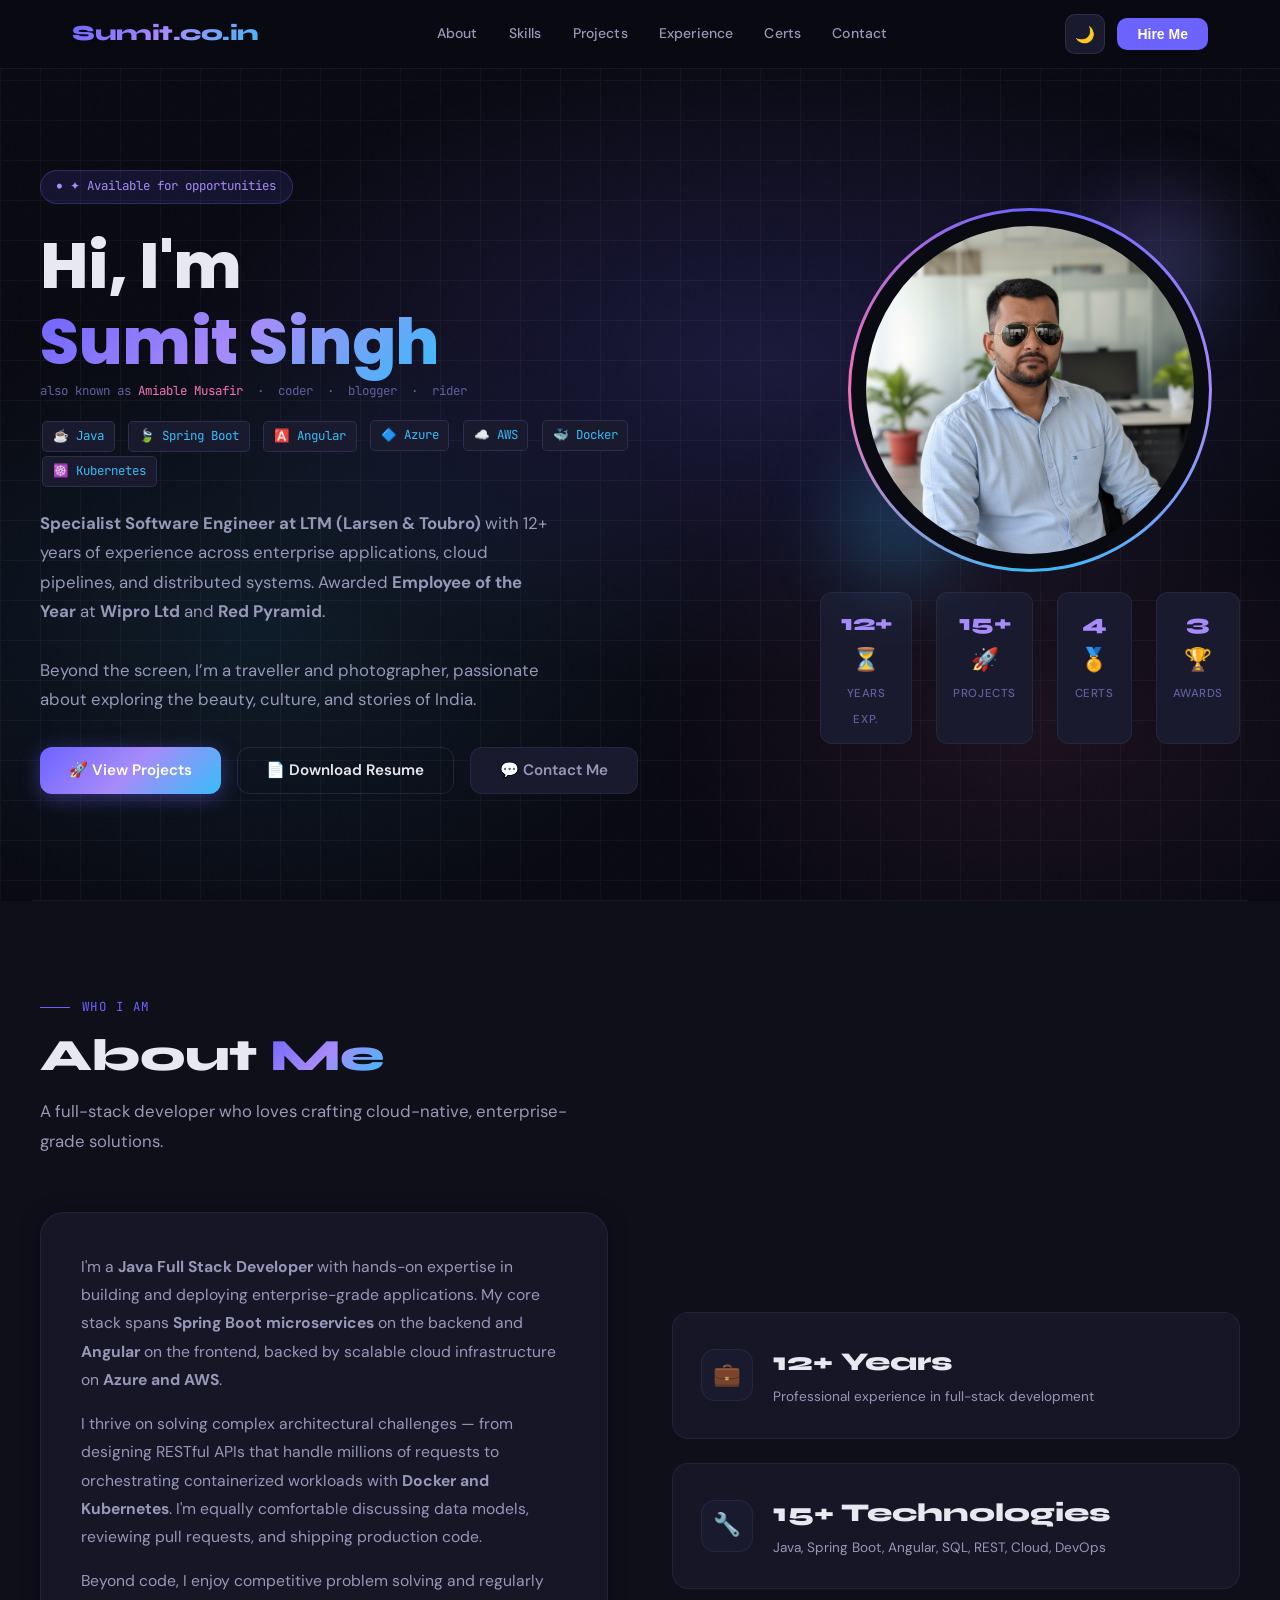
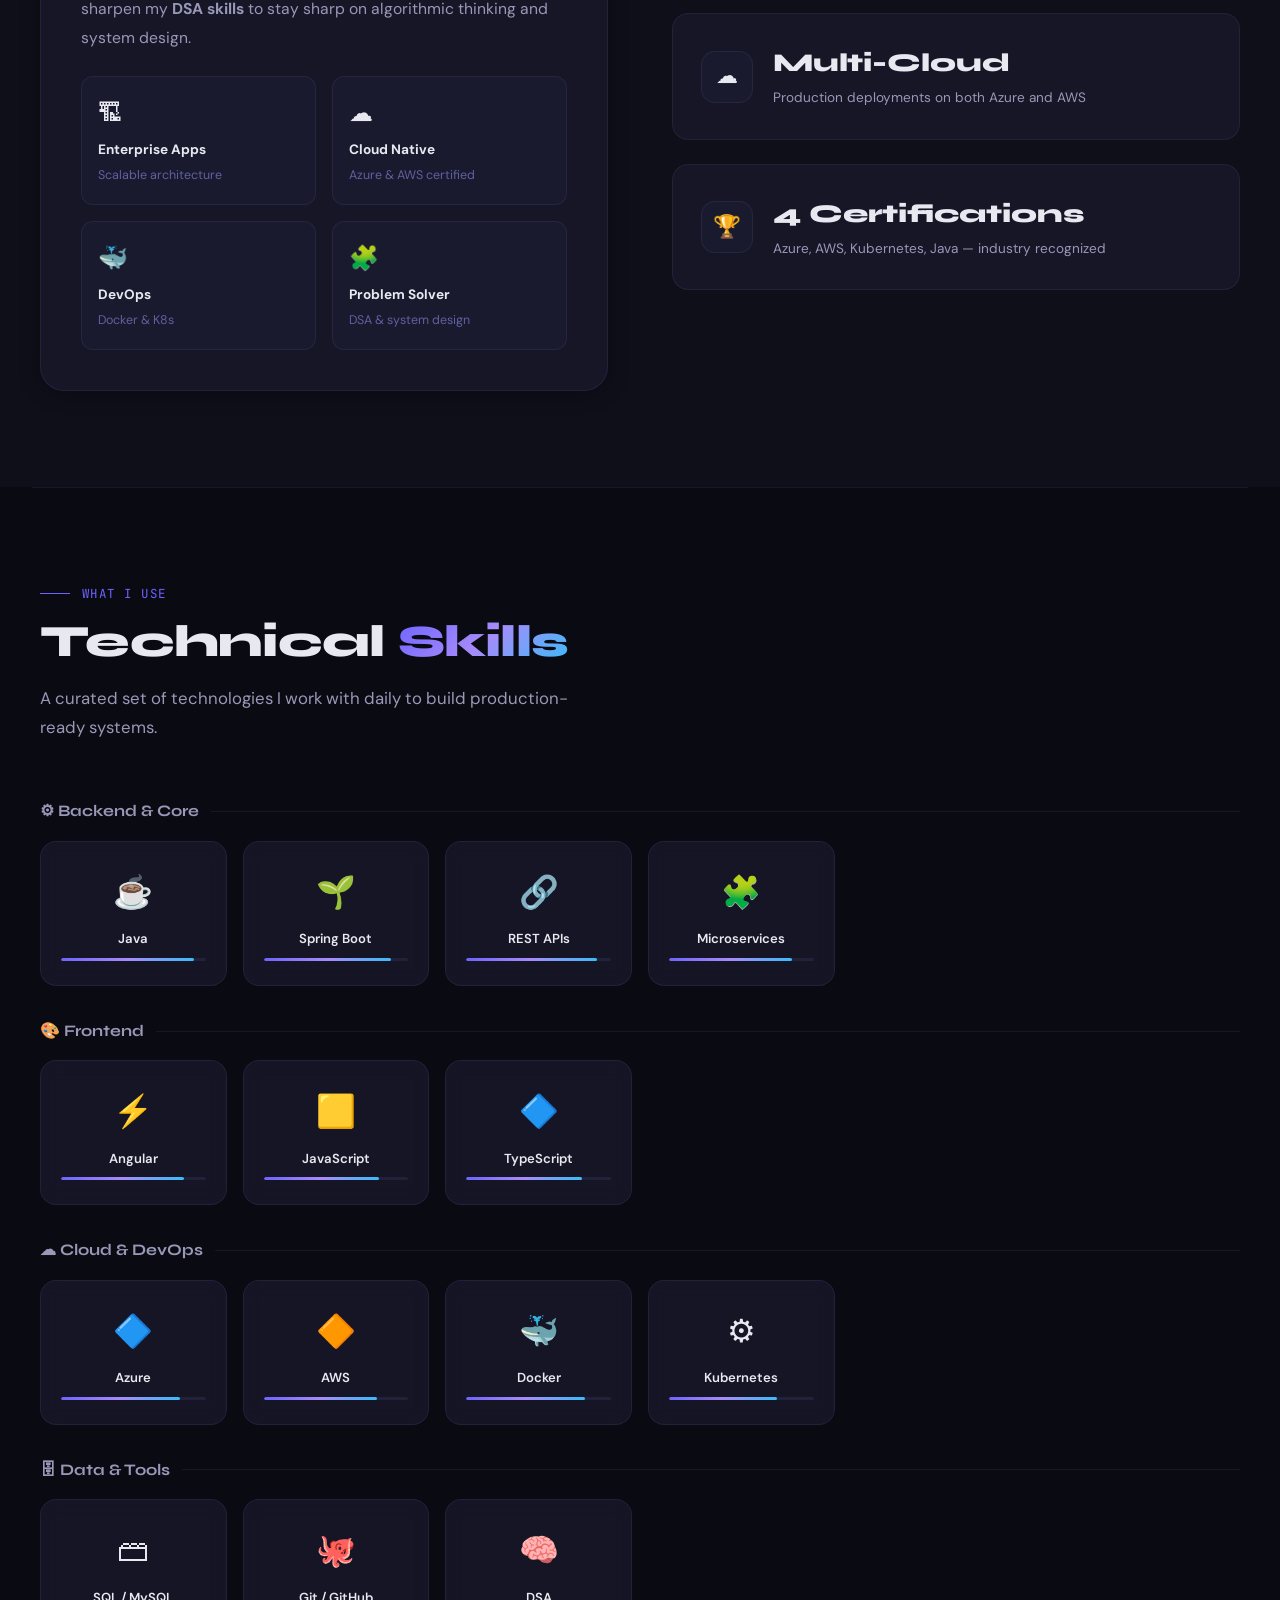
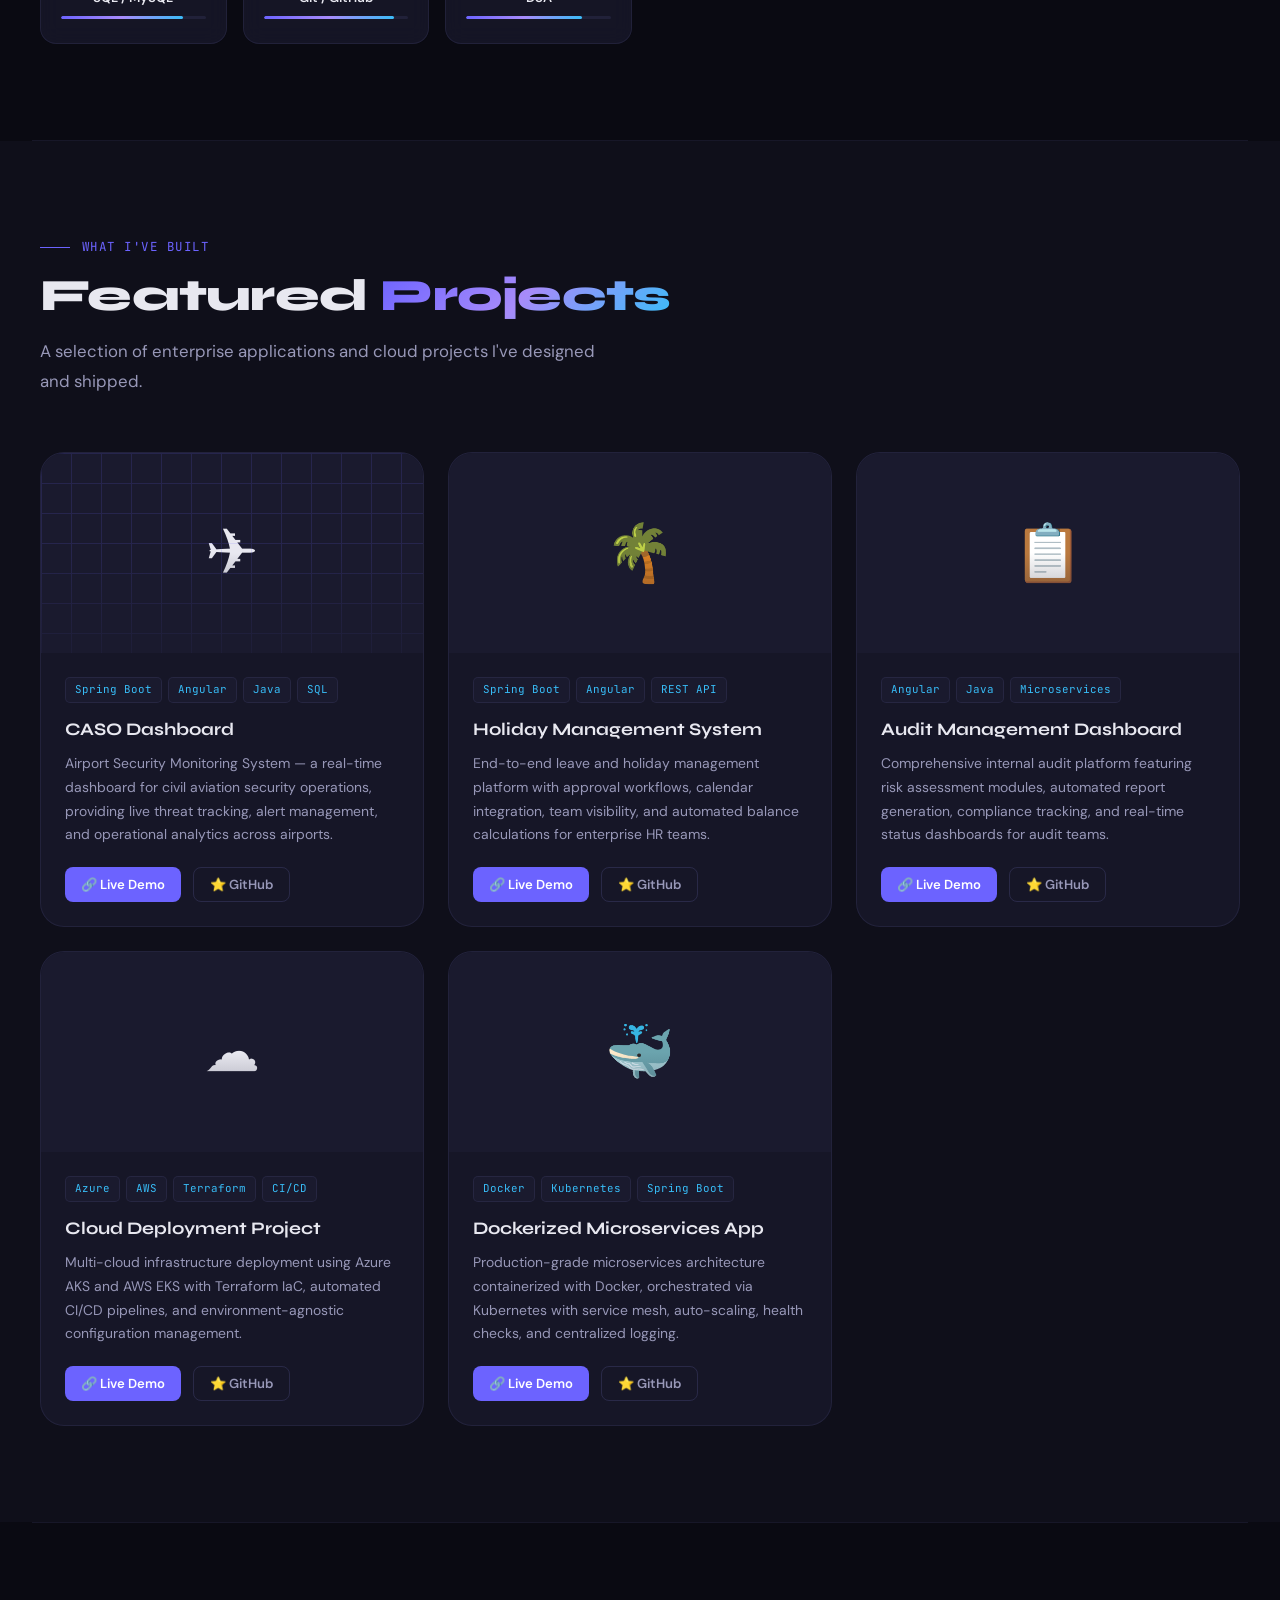
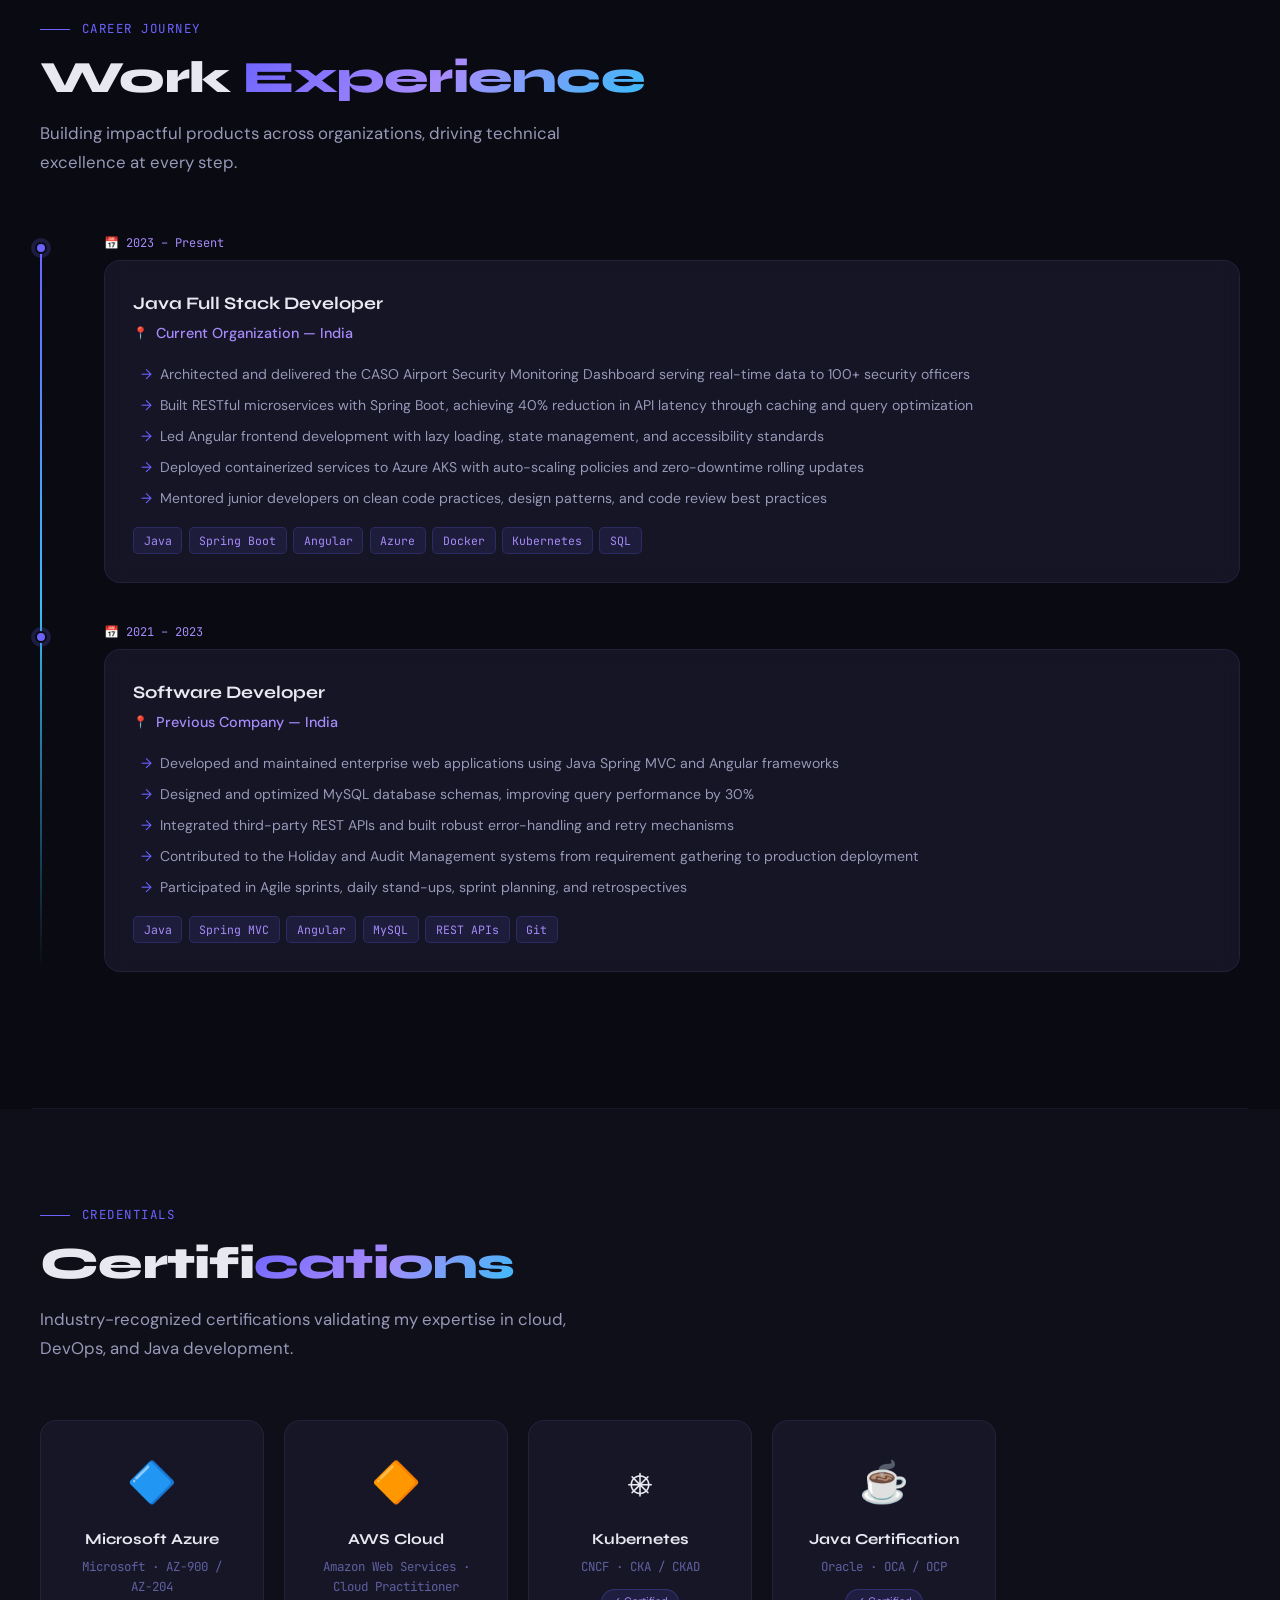
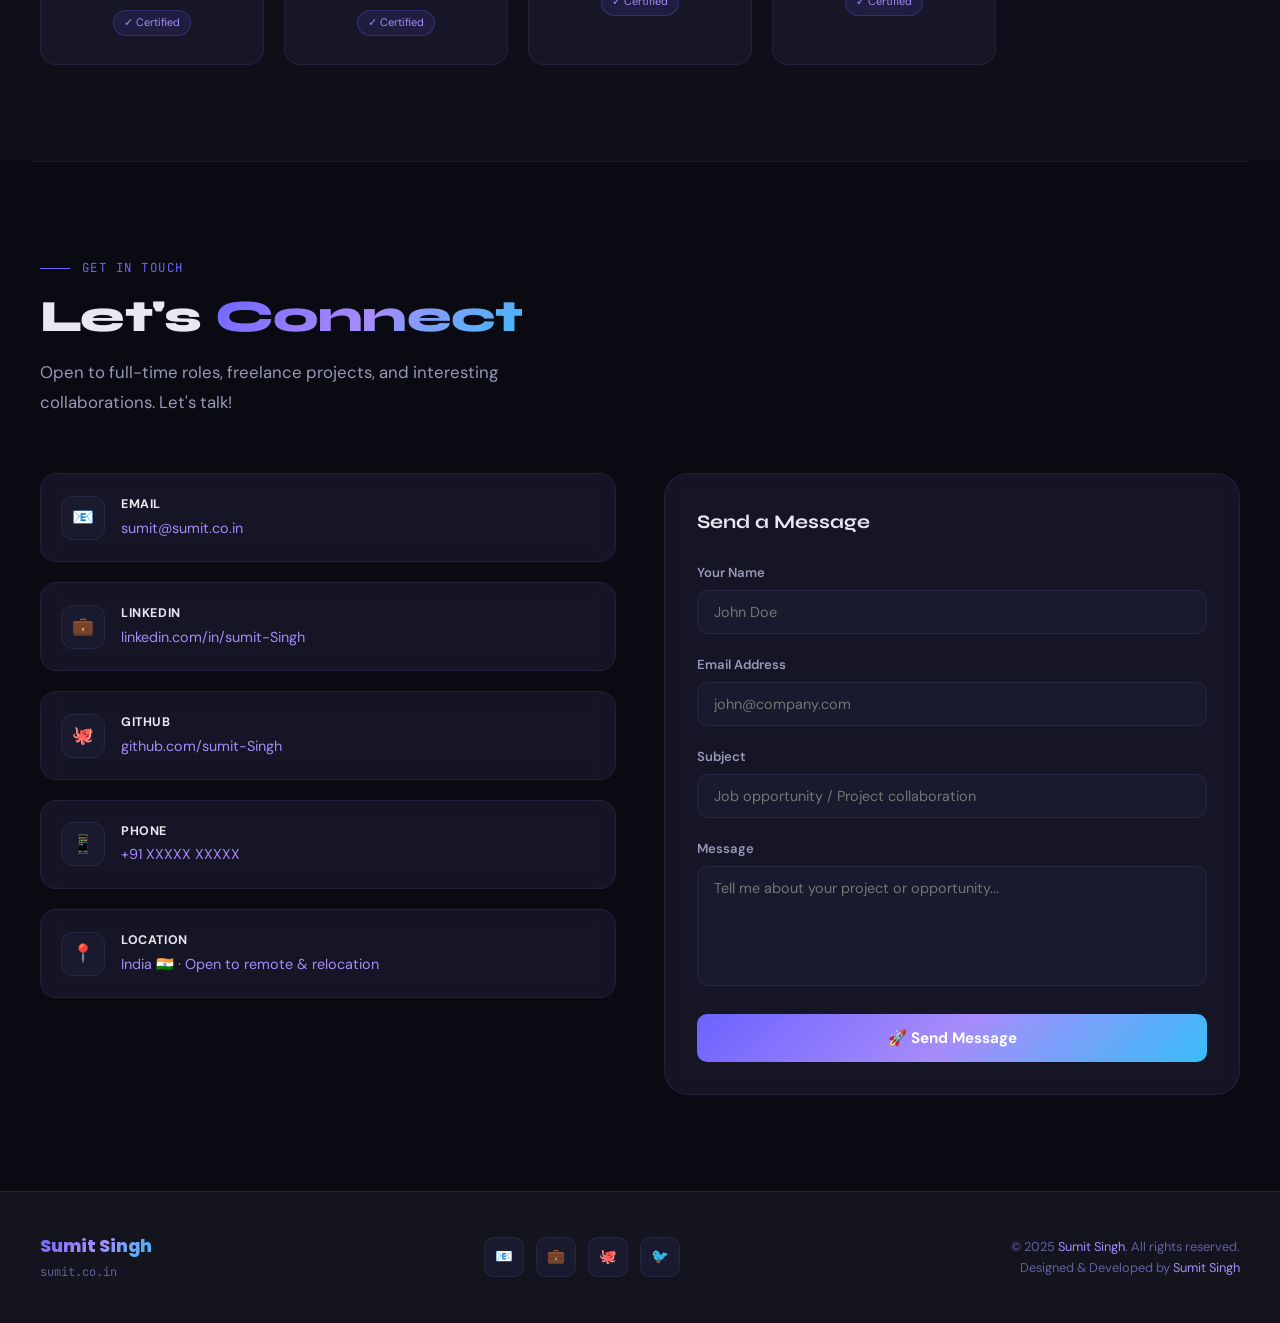
==== commit b7bee44e: "Upper block completed Step - 1" ====
--- a/Black Theme/index.html
+++ b/Black Theme/index.html
@@ -150,6 +150,9 @@
       margin-bottom: 1.5rem; animation: fadeUp 0.8s ease both;
     }
     .hero-badge::before { content: '●'; font-size: 0.5rem; animation: pulse 2s infinite; }
+	.hero-aka{font-family:'JetBrains Mono',monospace;font-size:0.78rem;color:var(--text3);margin-bottom:1rem;animation:fadeUp 0.8s 0.15s ease both}
+    .hero-aka .aka-hl{color:var(--accent4)}
+   
     @keyframes pulse { 0%,100%{opacity:1} 50%{opacity:0.3} }
     .hero-title {
 	  font-family: 'Poppins', Arial, sans-serif;
@@ -624,16 +627,20 @@
     <div class="hero-content">
       <div class="hero-badge">✦ Available for opportunities</div>
       <h1 class="hero-title">Hi, I'm<br><span class="name">Sumit Singh</span></h1>
+	  <div class="hero-aka">also known as <span class="aka-hl">Amiable Musafir</span> &nbsp;·&nbsp; coder &nbsp;·&nbsp; blogger &nbsp;·&nbsp; rider</div>
       <div class="hero-subtitle">
-        <span class="tag">☕ Java</span>
-        <span class="tag">🌱 Spring Boot</span>
-        <span class="tag">⚡ Angular</span>
-        <span class="tag">☁ Azure</span>
-        <span class="tag">🔶 AWS</span>
-        <span class="tag">🐳 Docker</span>
-        <span class="tag">⚙ Kubernetes</span>
-      </div>
-      <p class="hero-intro">Passionate software developer with experience in building scalable enterprise applications, cloud solutions, and modern web interfaces. I turn complex business problems into elegant, high-performance software.</p>
+		<span class="tag">☕ Java</span>
+		<span class="tag">🍃 Spring Boot</span>
+		<span class="tag">🅰️ Angular</span>
+		<span class="tag">🔷 Azure</span>
+		<span class="tag">☁️ AWS</span>
+		<span class="tag">🐳 Docker</span>
+		<span class="tag">☸️ Kubernetes</span>
+      </div>
+      <p class="hero-intro"><strong>Specialist Software Engineer at LTM (Larsen & Toubro)</strong> with 12+ years of experience across enterprise applications, cloud pipelines, and distributed systems. Awarded <strong>Employee of the Year</strong> at <strong>Wipro Ltd</strong> and <strong>Red Pyramid</strong>.
+	  <br/><br/>
+	  Beyond the screen, I’m a traveller and photographer, passionate about exploring the beauty, culture, and stories of India.
+	  </p>
       <div class="hero-btns">
         <button class="btn btn-primary" onclick="document.getElementById('projects').scrollIntoView({behavior:'smooth'})">
           🚀 View Projects
@@ -655,17 +662,21 @@
       </div>
       <div class="hero-stats">
         <div class="hero-stat">
-          <strong>12+</strong>
+          <strong>12+ ⏳</strong>
           <span>Years Exp.</span>
         </div>
         <div class="hero-stat">
-          <strong>15+</strong>
+          <strong>15+ 🚀</strong>
           <span>Projects</span>
         </div>
         <div class="hero-stat">
-          <strong>4</strong>
+          <strong>4 🏅 </strong>
           <span>Certs</span>
         </div>
+		<div class="hero-stat">
+			<strong>3 🏆</strong>
+			<span>Awards</span>
+		</div>
       </div>
     </div>
   </div>
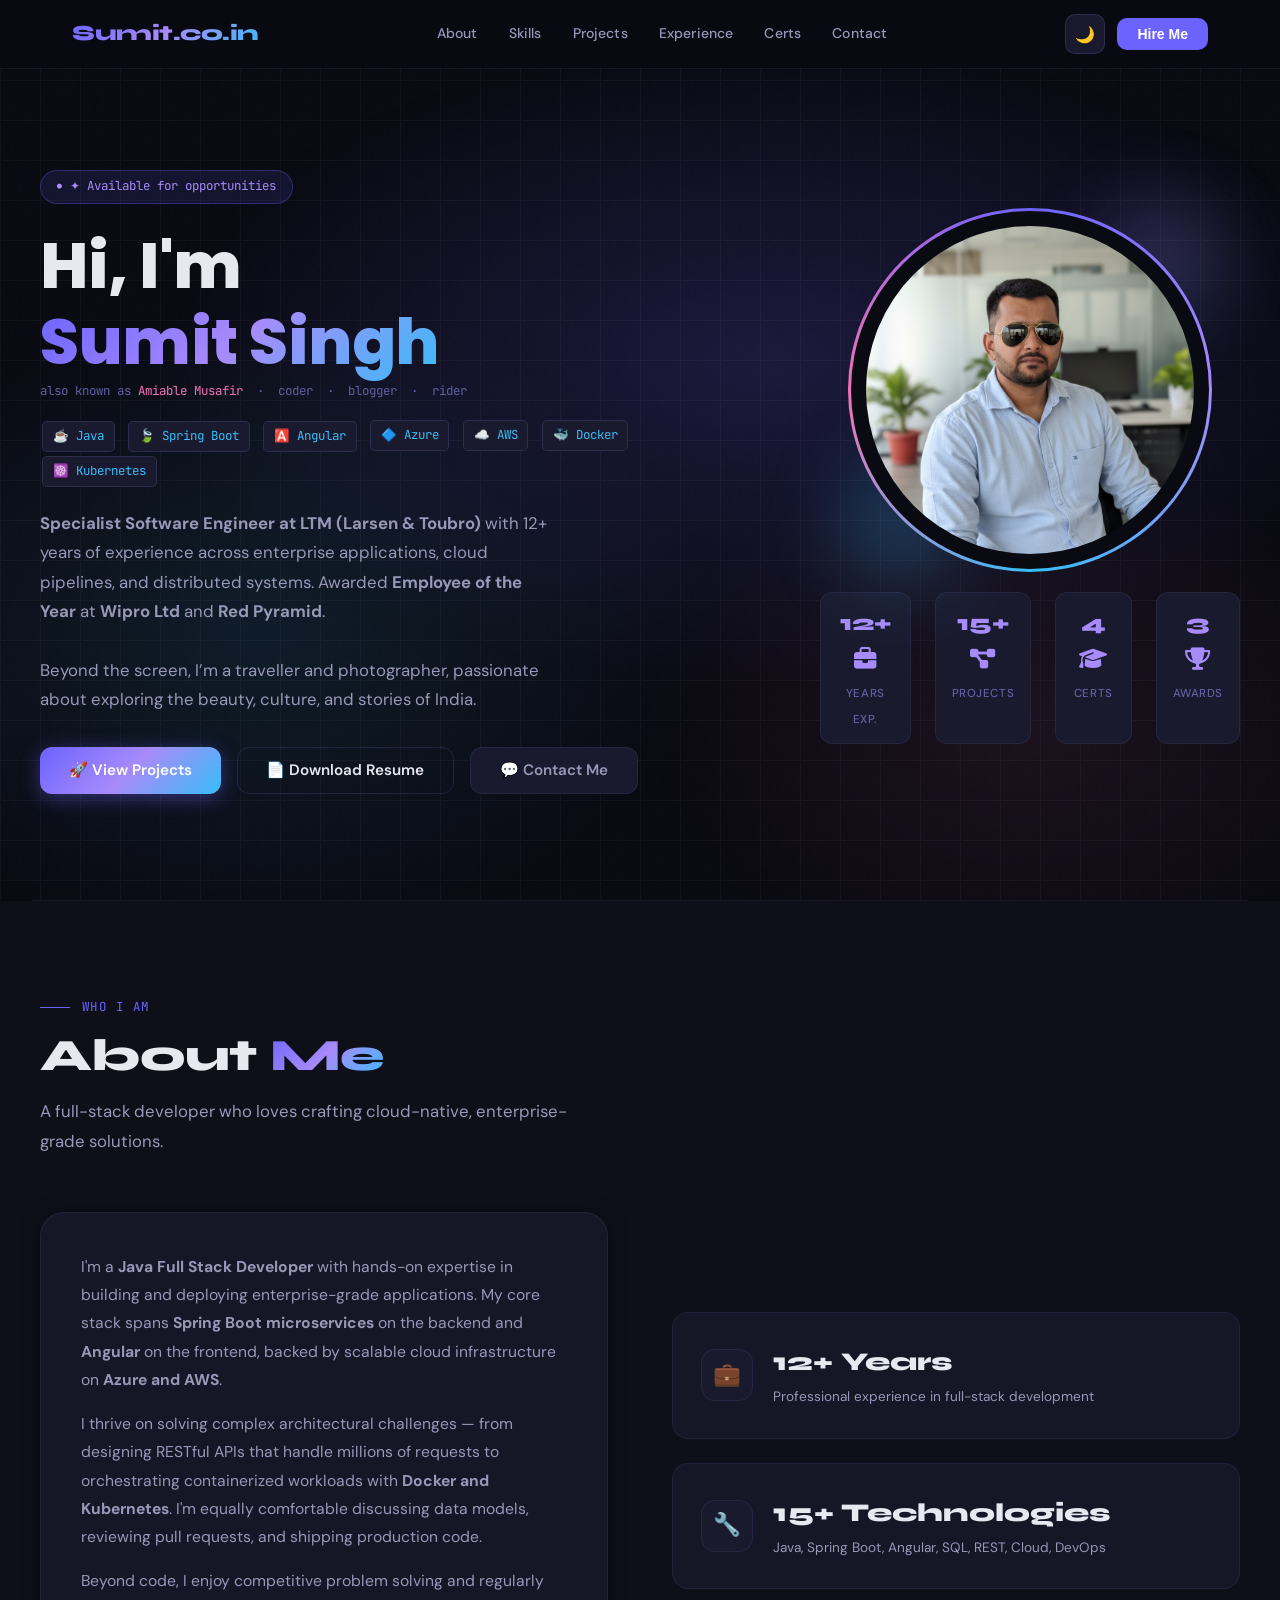
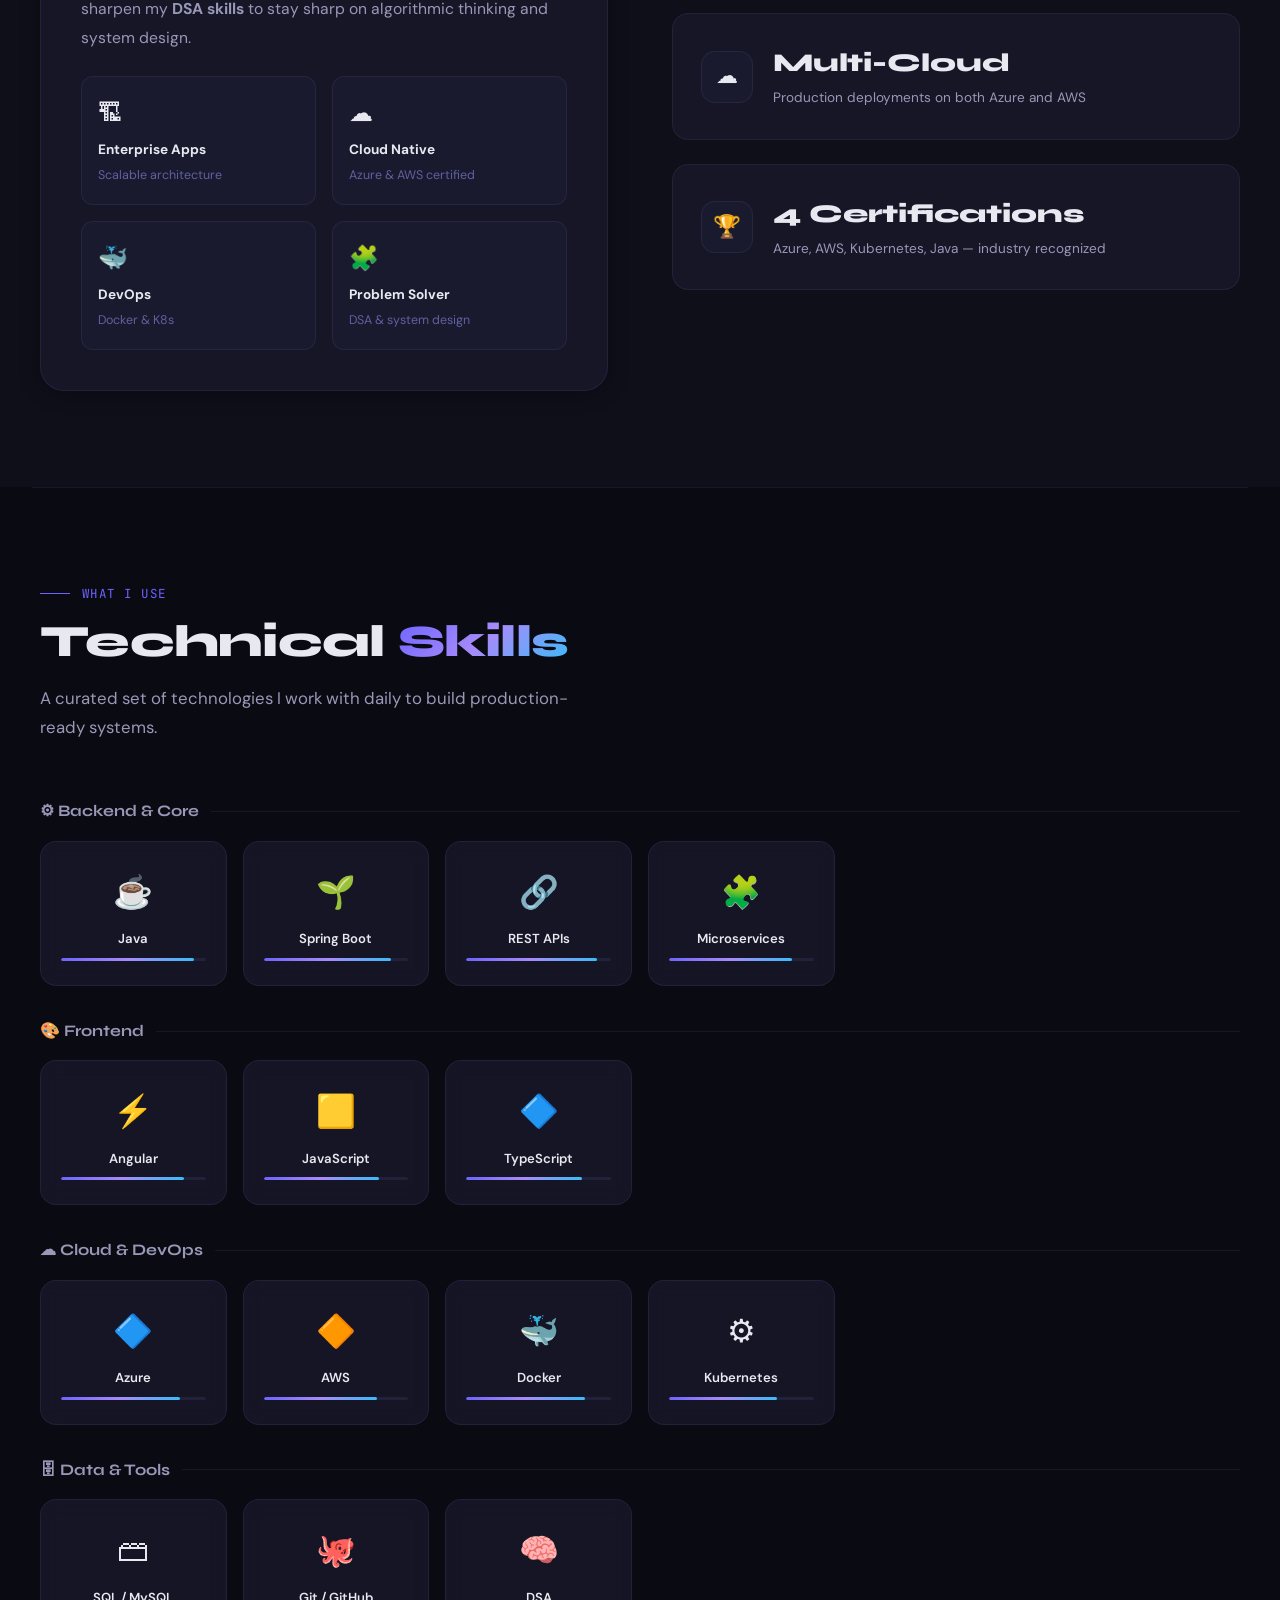
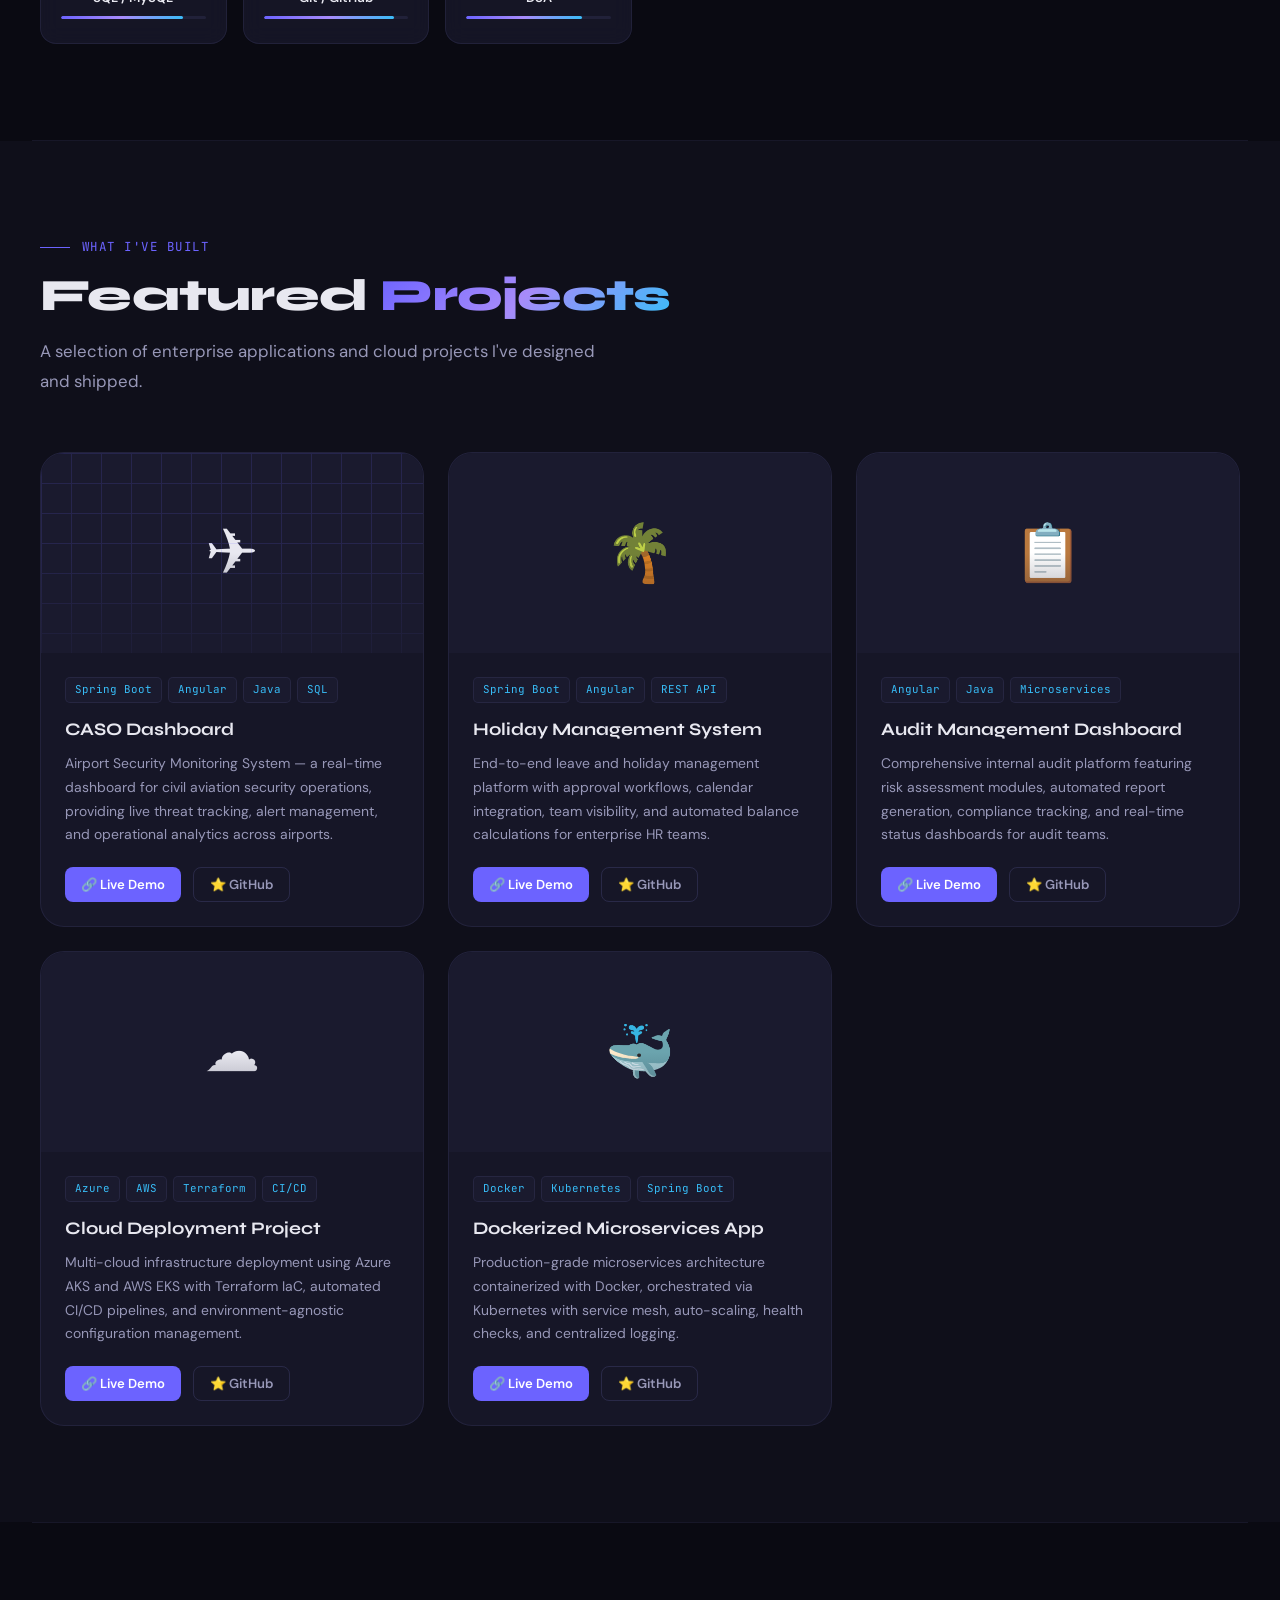
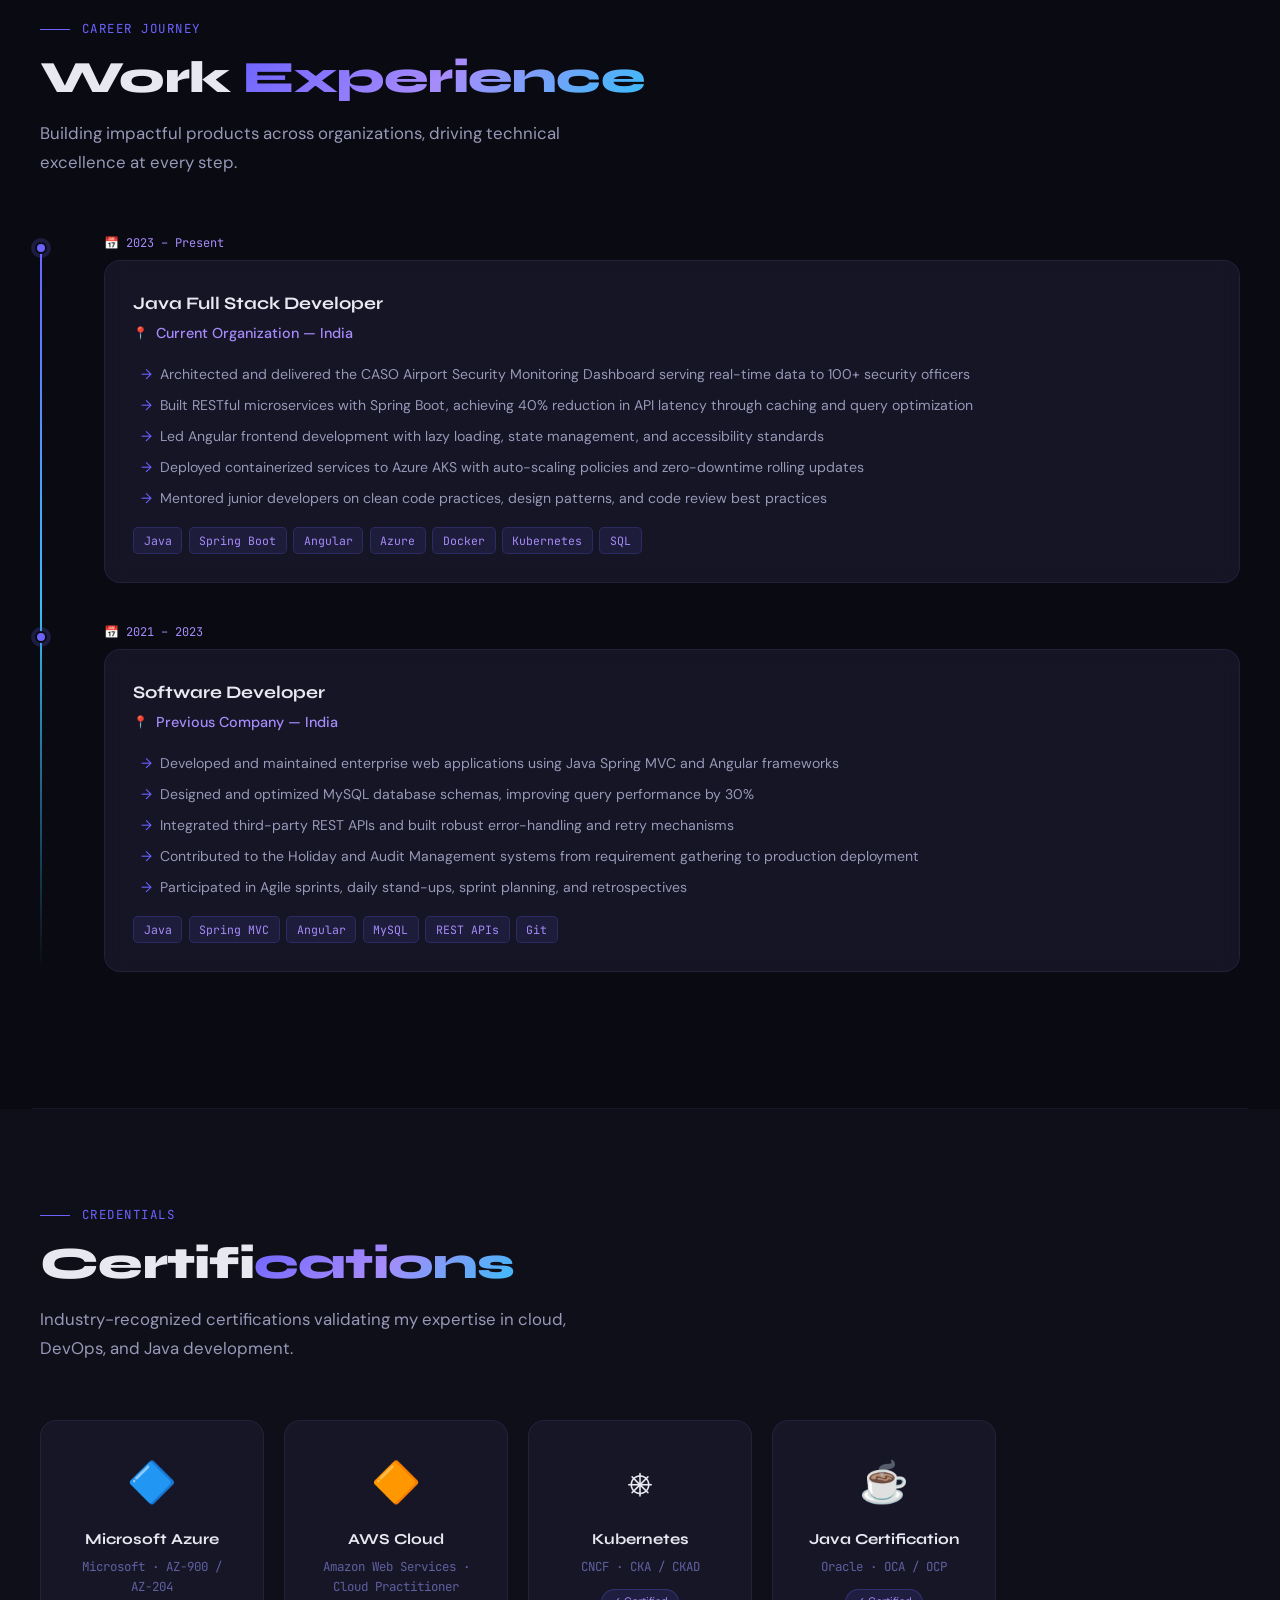
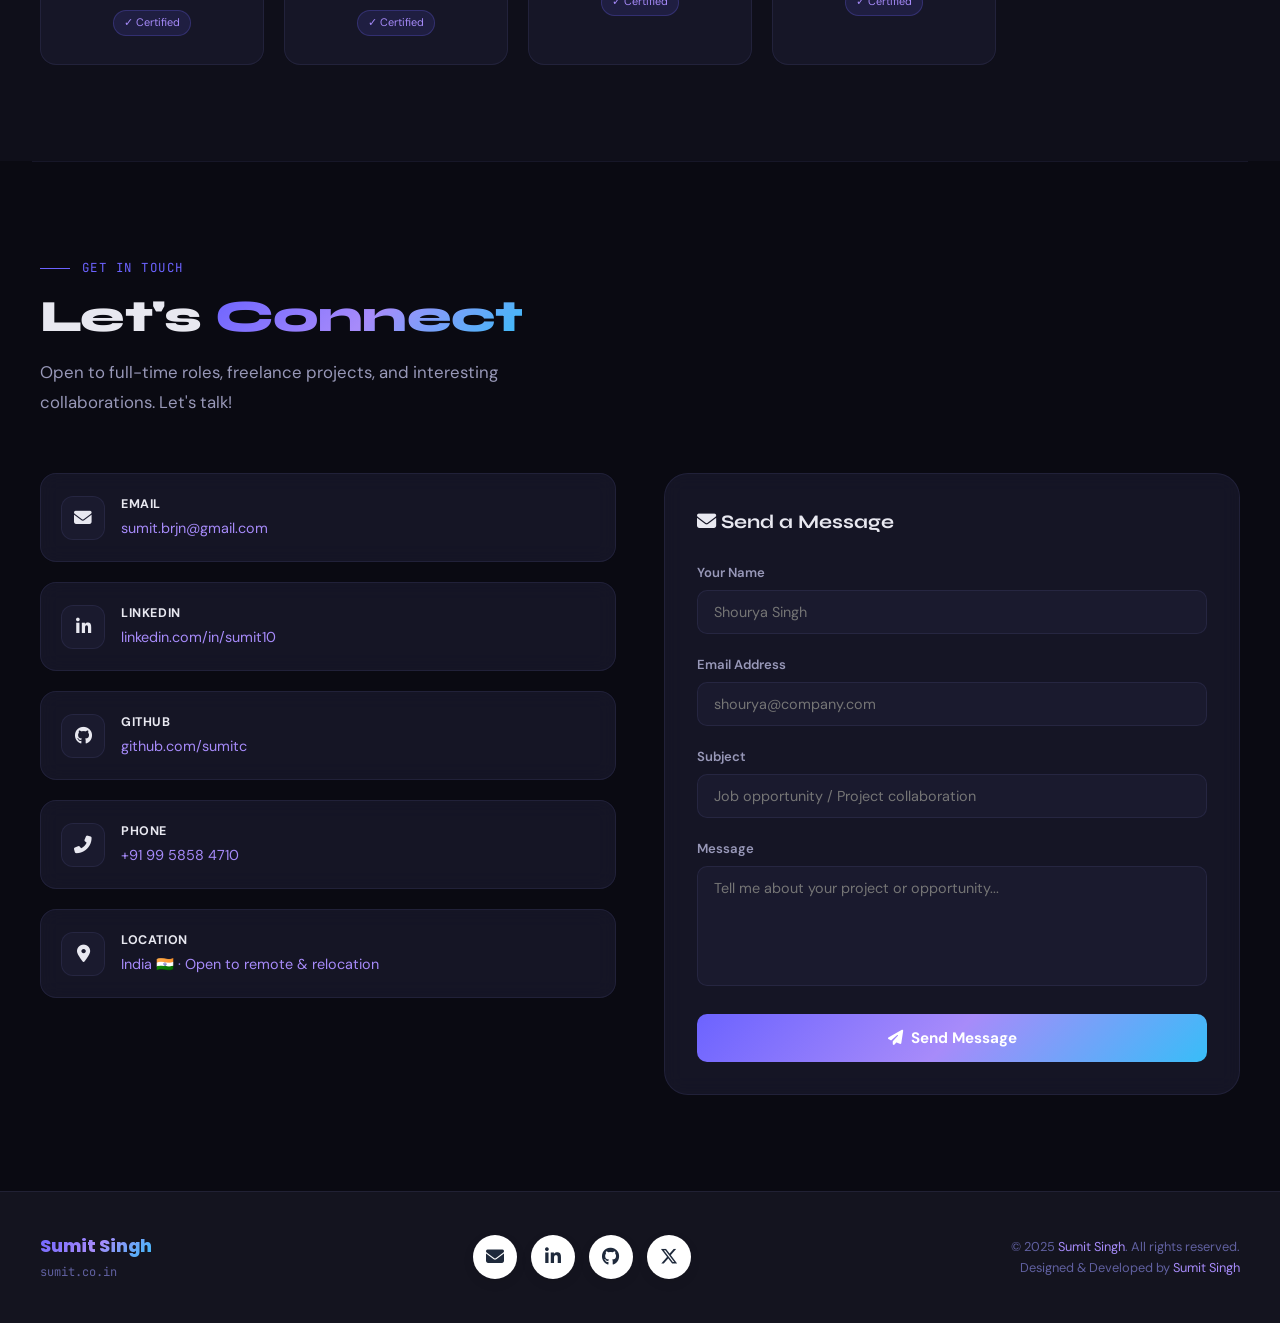
==== commit 568567f6: "completed step 7 contact" ====
--- a/Black Theme/index.html
+++ b/Black Theme/index.html
@@ -15,6 +15,8 @@
   <link rel="preconnect" href="https://fonts.gstatic.com" crossorigin />
   <link href="https://fonts.googleapis.com/css2?family=Syne:wght@400;500;600;700;800&family=DM+Sans:ital,opsz,wght@0,9..40,300;0,9..40,400;0,9..40,500;1,9..40,300&family=JetBrains+Mono:wght@400;500&display=swap" rel="stylesheet" />
   <link href="https://fonts.googleapis.com/css2?family=Poppins:wght@700;800&display=swap" rel="stylesheet">
+  <link rel="stylesheet"
+href="https://cdnjs.cloudflare.com/ajax/libs/font-awesome/6.5.1/css/all.min.css">
   <style>
     :root {
       --bg: #0a0a12;
@@ -508,13 +510,26 @@
     }
     .footer-logo { font-family: 'Poppins', Arial, sans-serif; font-weight: 800; font-size: 1.1rem; background: var(--grad1); -webkit-background-clip: text; -webkit-text-fill-color: transparent; }
     .footer-domain { font-family: 'JetBrains Mono', monospace; font-size: 0.75rem; color: var(--text3); margin-top: 0.15rem; }
-    .footer-socials { display: flex; gap: 0.75rem; }
-    .social-btn {
-      width: 40px; height: 40px; border-radius: 10px; border: 1px solid var(--border);
-      background: var(--surface); color: var(--text2);
-      display: flex; align-items: center; justify-content: center;
-      font-size: 0.9rem; transition: all var(--transition); cursor: pointer;
-    }
+    .footer-socials {
+	  display: flex;
+	  gap: 14px;
+	}
+
+	.social-btn {
+	  width: 44px;
+	  height: 44px;
+	  border-radius: 50%;
+	  background: #ffffff;
+	  color: #1e293b;
+	  display: flex;
+	  align-items: center;
+	  justify-content: center;
+	  font-size: 18px;
+	  text-decoration: none;
+	  box-shadow: 0 4px 12px rgba(0,0,0,0.08);
+	  transition: all 0.3s ease;
+	}
+	
     .social-btn:hover { border-color: var(--accent); color: var(--accent); transform: translateY(-2px); }
     .footer-copy { font-size: 0.8rem; color: var(--text3); text-align: right; }
     .footer-copy span { color: var(--accent2); }
@@ -662,19 +677,19 @@
       </div>
       <div class="hero-stats">
         <div class="hero-stat">
-          <strong>12+ ⏳</strong>
+          <strong>12+ <i class="fas fa-briefcase"></i></strong>
           <span>Years Exp.</span>
         </div>
         <div class="hero-stat">
-          <strong>15+ 🚀</strong>
+          <strong>15+ <i class="fas fa-diagram-project"></i></strong>
           <span>Projects</span>
         </div>
         <div class="hero-stat">
-          <strong>4 🏅 </strong>
+          <strong>4 <i class="fas fa-graduation-cap"></i></strong>
           <span>Certs</span>
         </div>
 		<div class="hero-stat">
-			<strong>3 🏆</strong>
+			<strong>3 <i class="fas fa-trophy"></i></strong>
 			<span>Awards</span>
 		</div>
       </div>
@@ -1076,35 +1091,35 @@
     <div class="contact-grid">
       <div class="contact-info">
         <div class="contact-item reveal">
-          <div class="contact-item-icon">📧</div>
+          <div class="contact-item-icon"><i class="fas fa-envelope"></i></div>
           <div class="contact-item-text">
             <strong>Email</strong>
-            <a href="mailto:sumit@sumit.co.in">sumit@sumit.co.in</a>
+            <a href="mailto:sumit.brjn@gmail.com">sumit.brjn@gmail.com</a>
           </div>
         </div>
         <div class="contact-item reveal reveal-delay-1">
-          <div class="contact-item-icon">💼</div>
+          <div class="contact-item-icon"><i class="fab fa-linkedin-in"></i></div>
           <div class="contact-item-text">
             <strong>LinkedIn</strong>
-            <a href="https://linkedin.com/in/sumit-Singh" target="_blank">linkedin.com/in/sumit-Singh</a>
+            <a href="https://linkedin.com/in/sumit10" target="_blank">linkedin.com/in/sumit10</a>
           </div>
         </div>
         <div class="contact-item reveal reveal-delay-2">
-          <div class="contact-item-icon">🐙</div>
+          <div class="contact-item-icon"><i class="fab fa-github"></i></div>
           <div class="contact-item-text">
             <strong>GitHub</strong>
-            <a href="https://github.com/sumit-Singh" target="_blank">github.com/sumit-Singh</a>
+            <a href="https://github.com/sumitcoin" target="_blank">github.com/sumitc</a>
           </div>
         </div>
         <div class="contact-item reveal reveal-delay-3">
-          <div class="contact-item-icon">📱</div>
+          <div class="contact-item-icon"><i class="fas fa-phone-alt"></i></div>
           <div class="contact-item-text">
             <strong>Phone</strong>
-            <span>+91 XXXXX XXXXX</span>
+            <span>+91 99 5858 4710</span>
           </div>
         </div>
         <div class="contact-item reveal reveal-delay-4">
-          <div class="contact-item-icon">📍</div>
+          <div class="contact-item-icon"><i class="fas fa-location-dot"></i></div>
           <div class="contact-item-text">
             <strong>Location</strong>
             <span>India 🇮🇳 · Open to remote & relocation</span>
@@ -1112,14 +1127,14 @@
         </div>
       </div>
       <div class="contact-form reveal reveal-delay-2">
-        <h3>Send a Message</h3>
+        <h3><i class="fas fa-envelope"></i> Send a Message</h3>
         <div class="form-group">
           <label>Your Name</label>
-          <input type="text" placeholder="John Doe" />
+          <input type="text" placeholder="Shourya Singh" />
         </div>
         <div class="form-group">
           <label>Email Address</label>
-          <input type="email" placeholder="john@company.com" />
+          <input type="email" placeholder="shourya@company.com" />
         </div>
         <div class="form-group">
           <label>Subject</label>
@@ -1129,7 +1144,7 @@
           <label>Message</label>
           <textarea placeholder="Tell me about your project or opportunity..."></textarea>
         </div>
-        <button class="form-submit" onclick="alert('Message sent! I will get back to you soon.')">🚀 Send Message</button>
+        <button class="form-submit" onclick="alert('Message sent! I will get back to you soon.')"><i class="fas fa-paper-plane"></i>&nbsp;&nbsp;Send Message</button>
       </div>
     </div>
   </div>
@@ -1142,12 +1157,23 @@
       <div class="footer-logo">Sumit Singh</div>
       <div class="footer-domain">sumit.co.in</div>
     </div>
-    <div class="footer-socials">
-      <a href="mailto:sumit@sumit.co.in" class="social-btn" title="Email">📧</a>
-      <a href="https://linkedin.com/in/sumit-Singh" target="_blank" class="social-btn" title="LinkedIn">💼</a>
-      <a href="https://github.com/sumit-Singh" target="_blank" class="social-btn" title="GitHub">🐙</a>
-      <a href="#" class="social-btn" title="Twitter">🐦</a>
-    </div>
+	<div class="footer-socials">
+	  <a href="mailto:sumit.brjn@gmail.com" class="social-btn" title="Email">
+		<i class="fas fa-envelope"></i>
+	  </a>
+
+	  <a href="https://linkedin.com/in/sumit10" target="_blank" class="social-btn" title="LinkedIn">
+		<i class="fab fa-linkedin-in"></i>
+	  </a>
+
+	  <a href="https://github.com/sumitcoin" target="_blank" class="social-btn" title="GitHub">
+		<i class="fab fa-github"></i>
+	  </a>
+
+	  <a href="https://x.com/sumitcoin" class="social-btn" title="X">
+		<i class="fab fa-x-twitter"></i>
+	  </a>
+	</div>
     <div class="footer-copy">
       © 2025 <span>Sumit Singh</span>. All rights reserved.<br>
       Designed & Developed by <span>Sumit Singh</span>
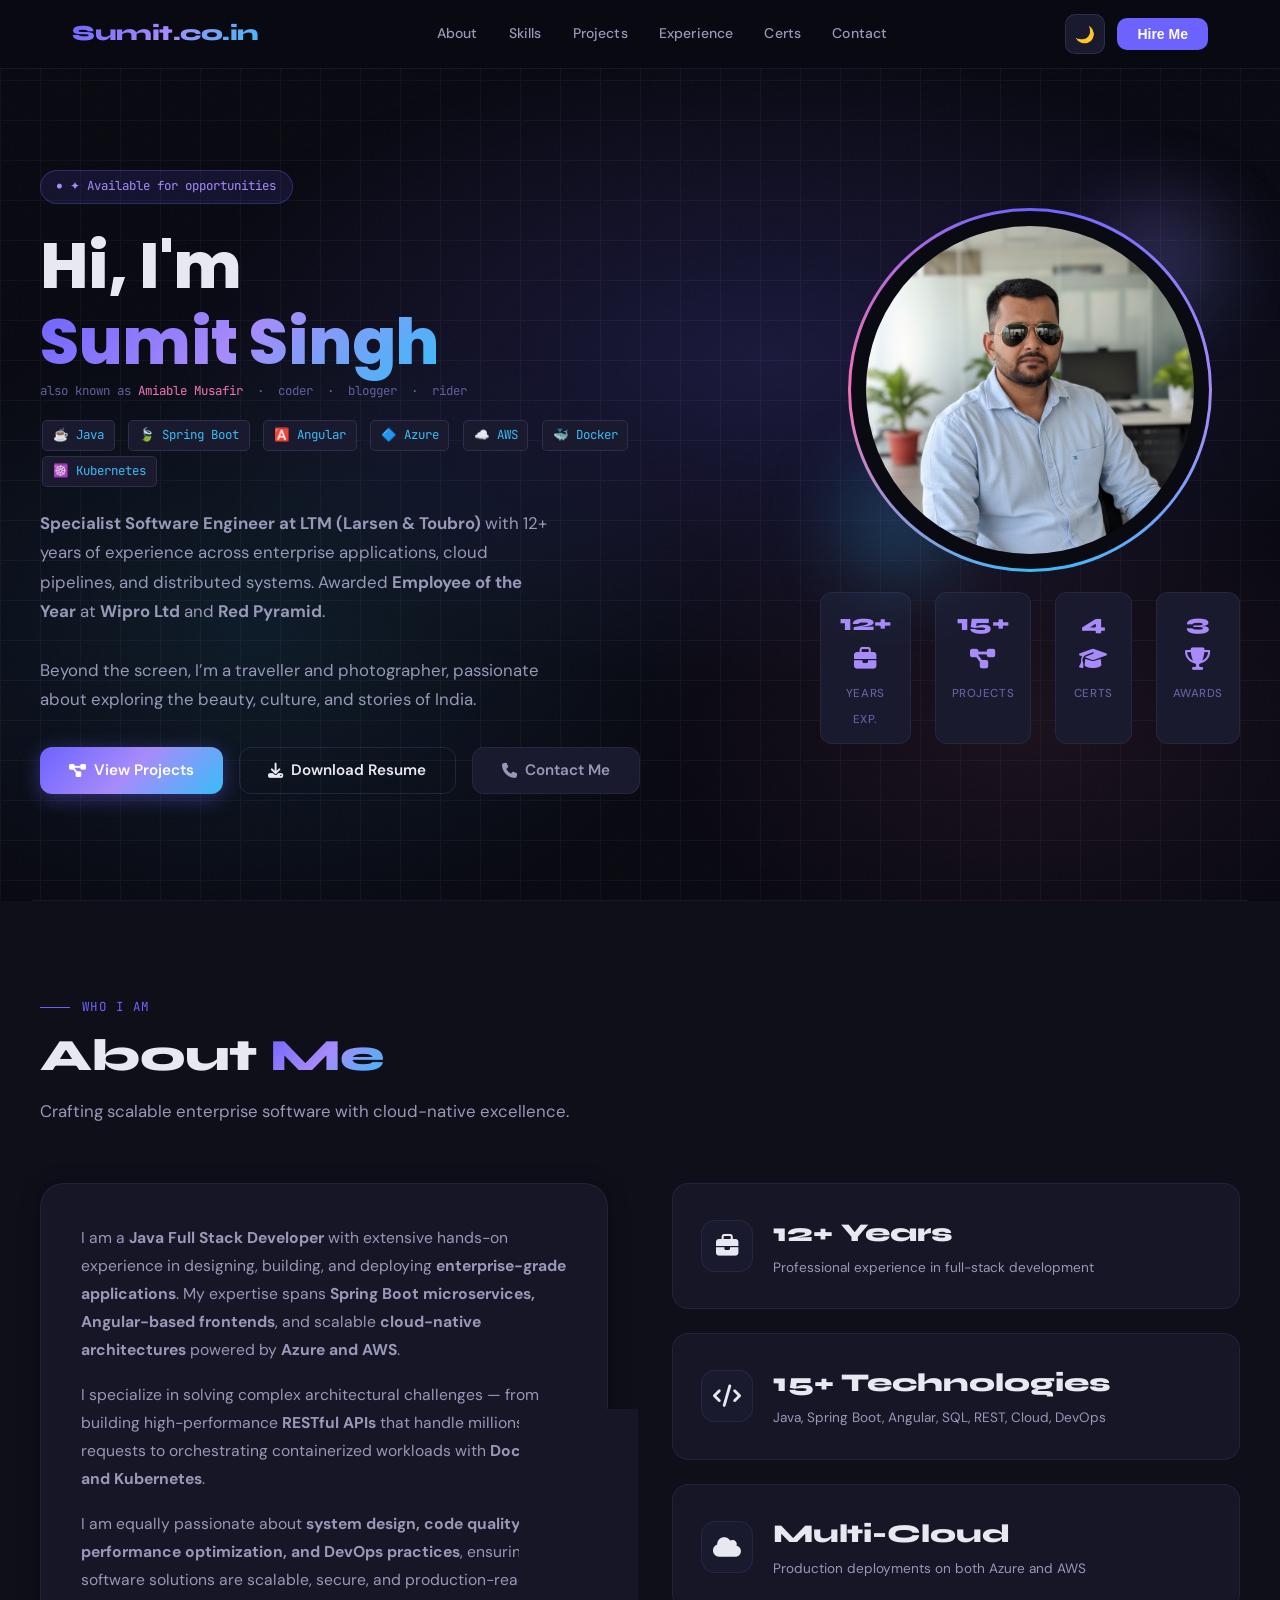
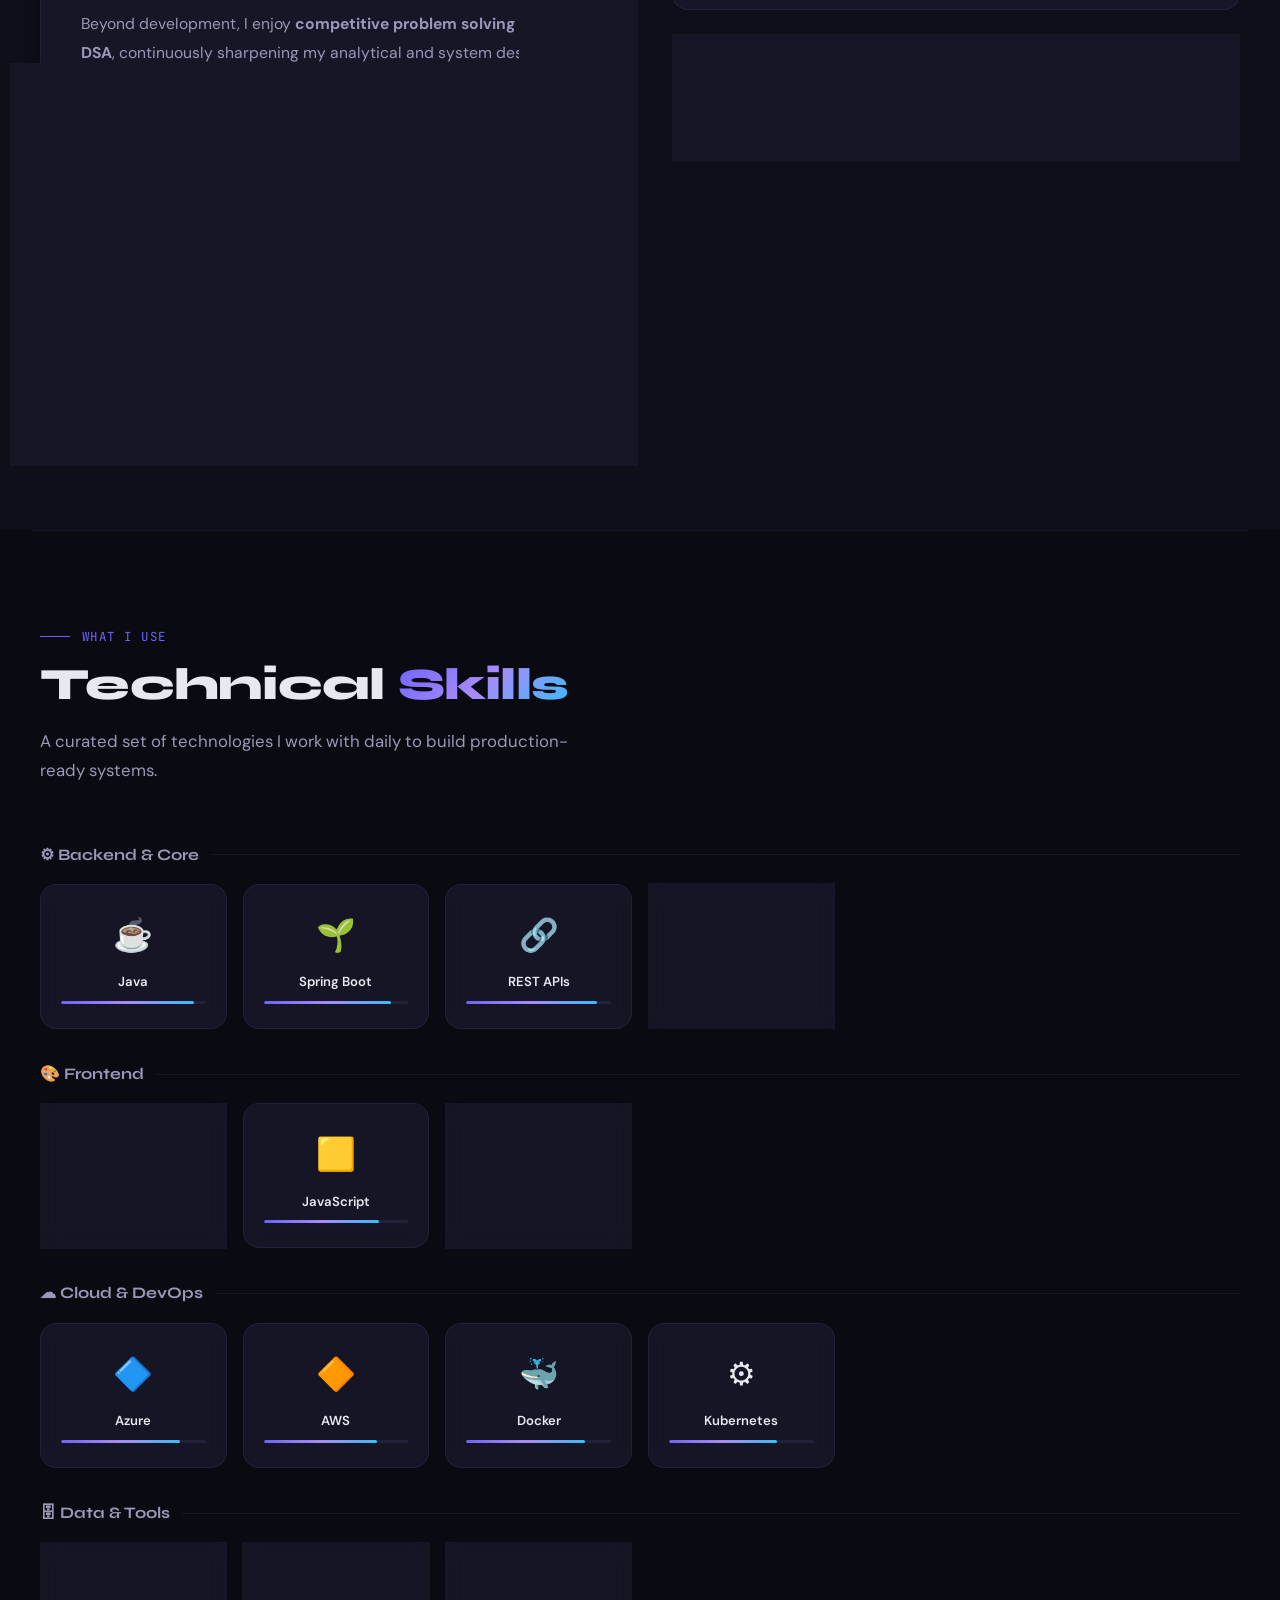
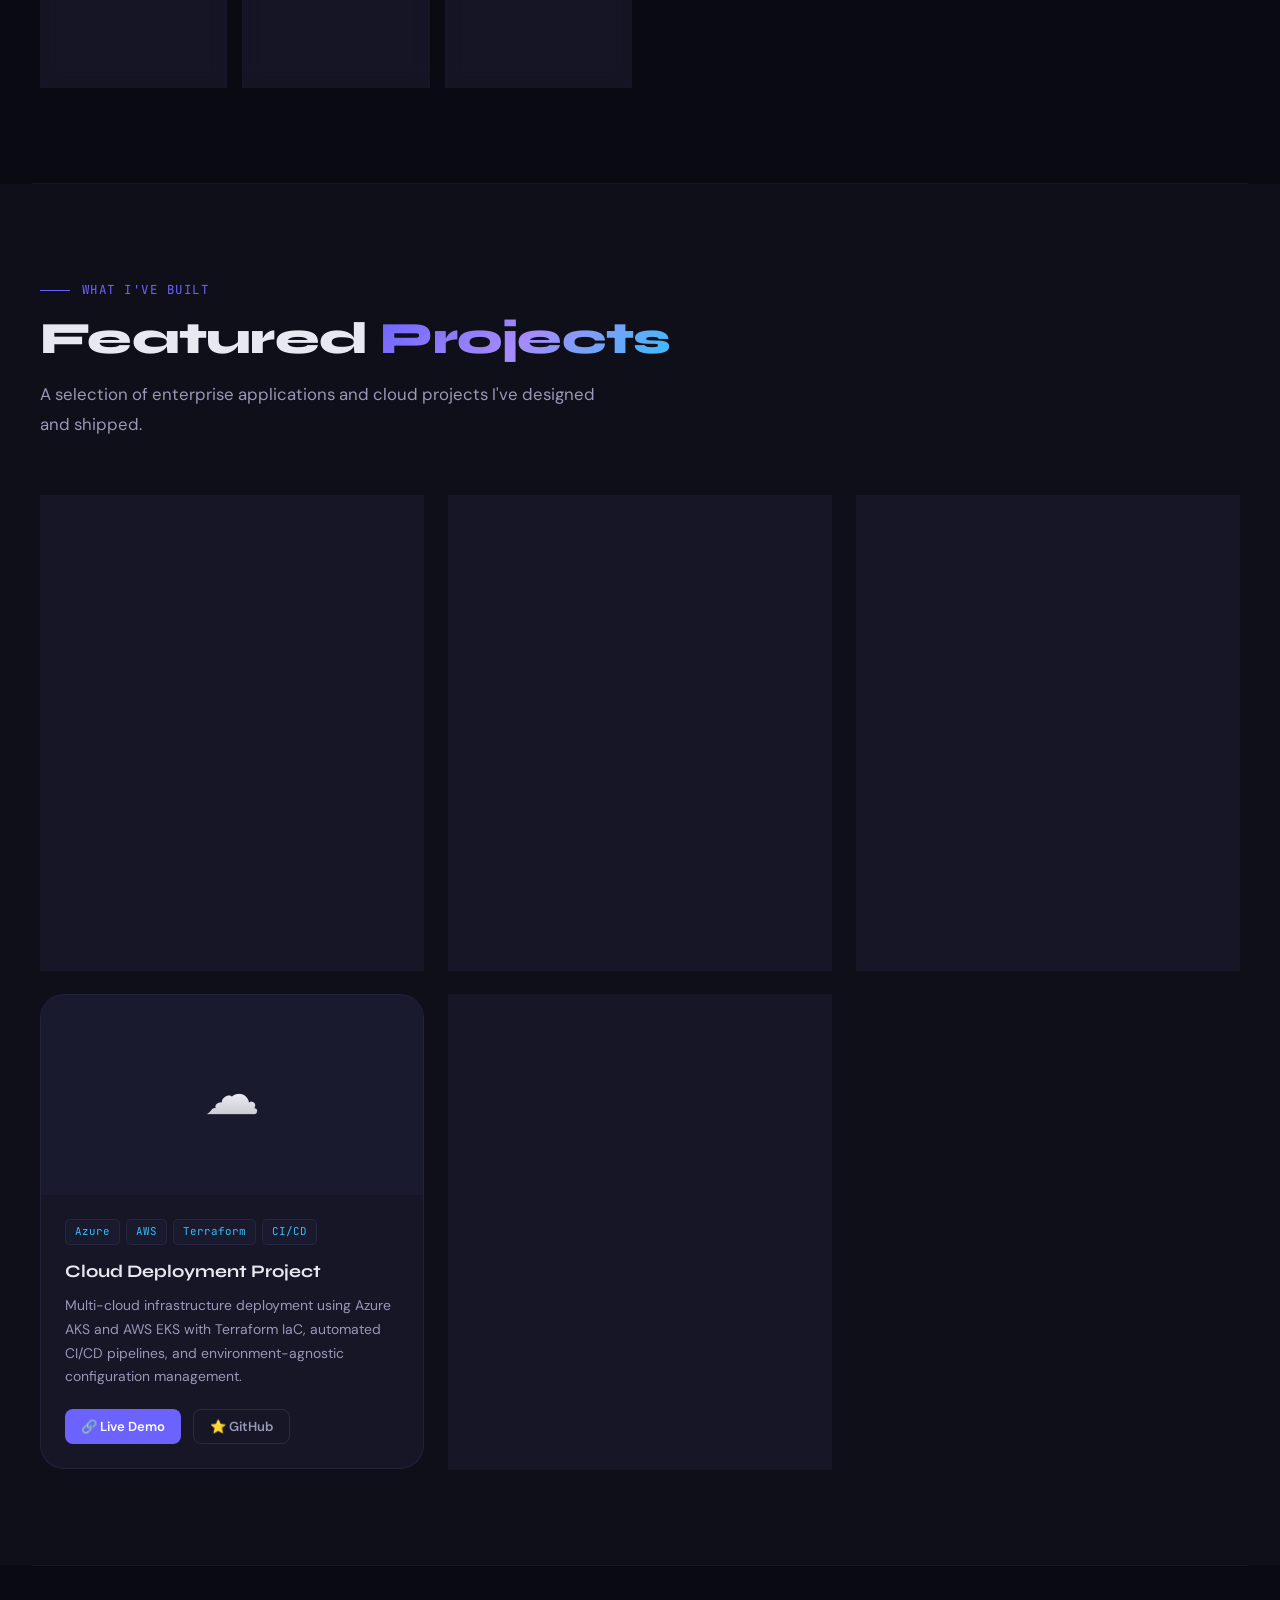
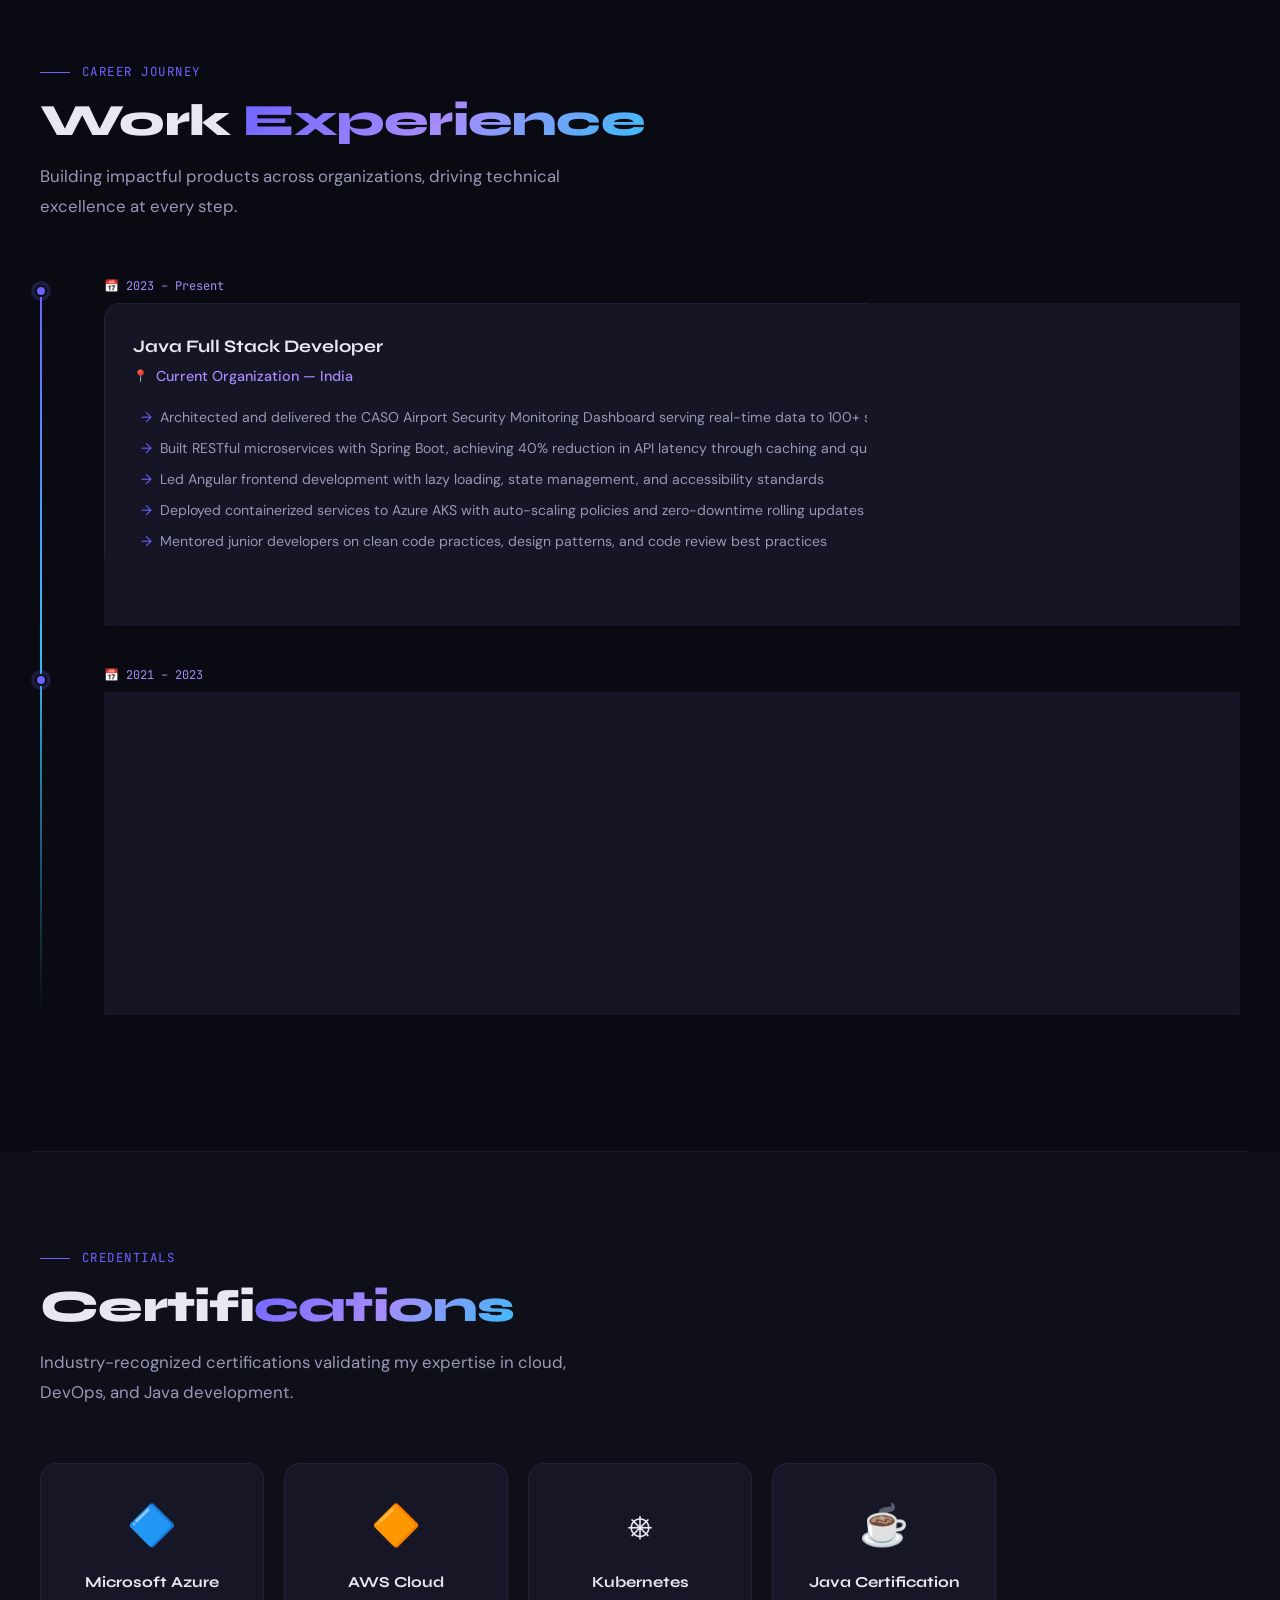
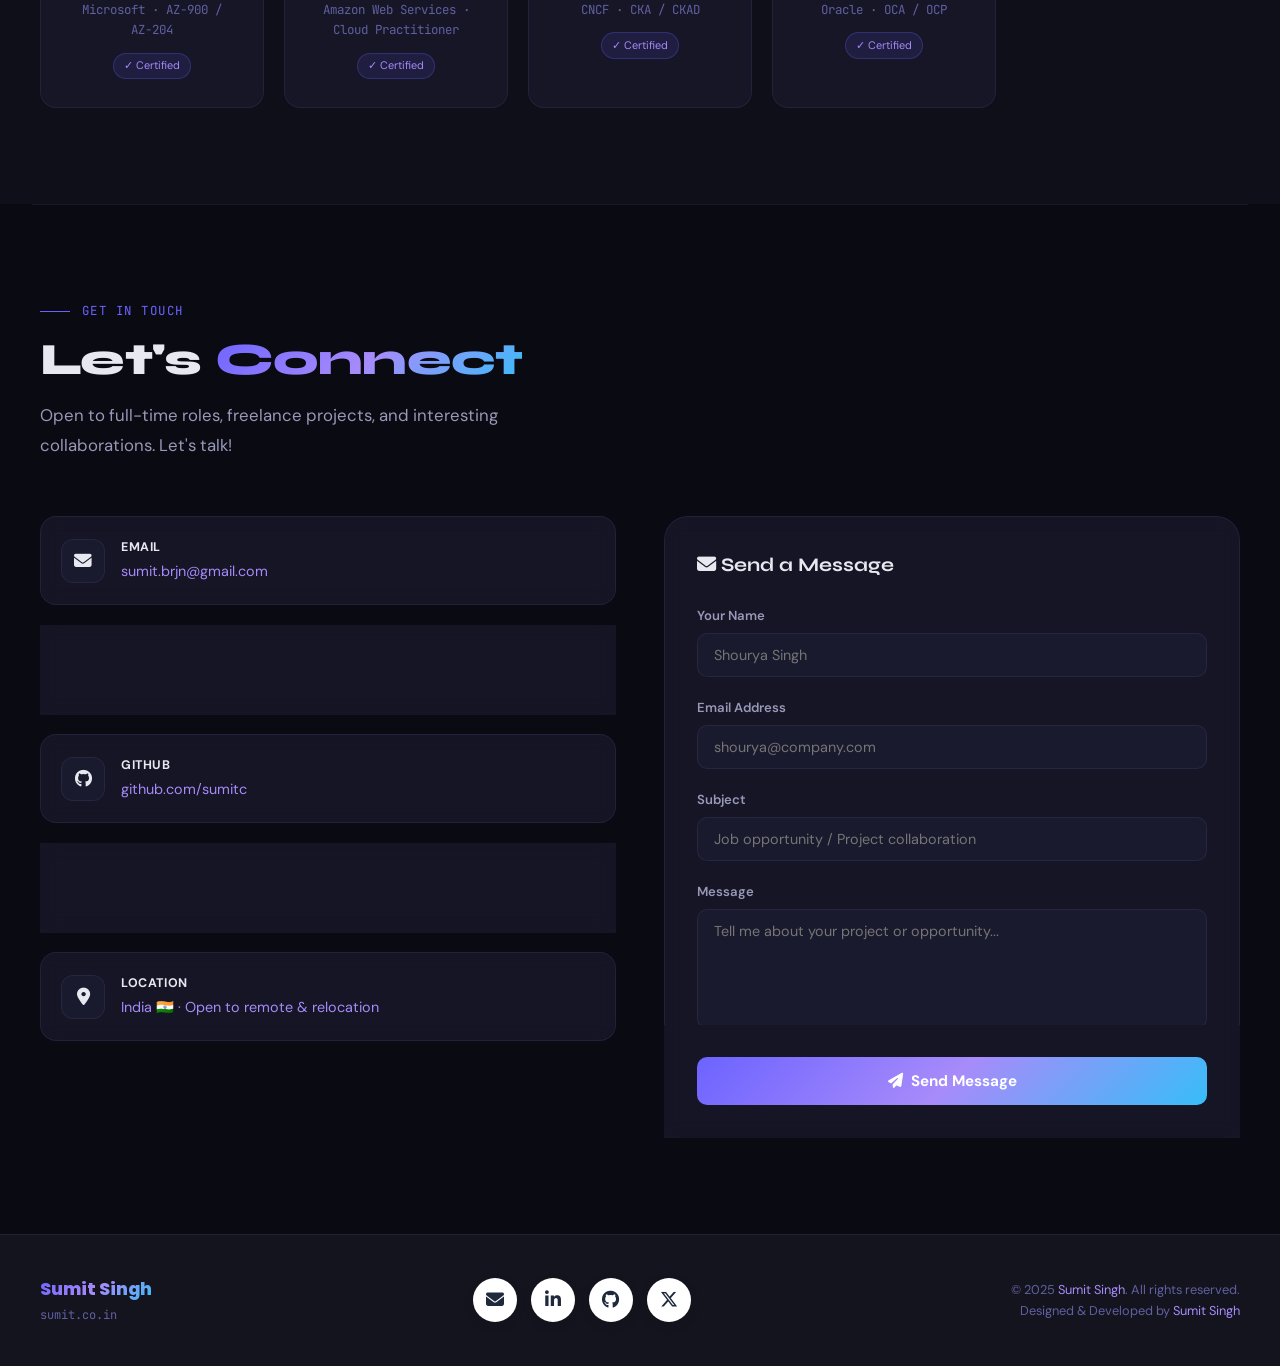
==== commit caa99c28: "Step 2 :: About section get done" ====
--- a/Black Theme/index.html
+++ b/Black Theme/index.html
@@ -272,7 +272,7 @@
     /* ─── ABOUT ─── */
     #about { background: var(--bg2); }
     .about-grid {
-      display: grid; grid-template-columns: 1fr 1fr; gap: 4rem; align-items: center;
+      display: grid; grid-template-columns: 1fr 1fr; gap: 4rem; align-items: start;
     }
     .about-card {
       background: var(--card-bg); border: 1px solid var(--border);
@@ -658,13 +658,13 @@
 	  </p>
       <div class="hero-btns">
         <button class="btn btn-primary" onclick="document.getElementById('projects').scrollIntoView({behavior:'smooth'})">
-          🚀 View Projects
+          <i class="fas fa-diagram-project"></i> View Projects
         </button>
         <button class="btn btn-outline" onclick="alert('Resume download would trigger here.')">
-          📄 Download Resume
+          <i class="fas fa-download"></i> Download Resume
         </button>
         <button class="btn btn-ghost" onclick="document.getElementById('contact').scrollIntoView({behavior:'smooth'})">
-          💬 Contact Me
+          <i class="fas fa-phone"></i> Contact Me
         </button>
       </div>
     </div>
@@ -705,33 +705,34 @@
     <div class="section-header reveal">
       <div class="section-label">Who I am</div>
       <h2 class="section-title">About <span class="hl">Me</span></h2>
-      <p class="section-desc">A full-stack developer who loves crafting cloud-native, enterprise-grade solutions.</p>
+      <p class="section-desc">Crafting scalable enterprise software with cloud-native excellence.</p>
     </div>
     <div class="about-grid">
       <div class="about-card reveal">
         <div class="about-text">
-          <p>I'm a <strong>Java Full Stack Developer</strong> with hands-on expertise in building and deploying enterprise-grade applications. My core stack spans <strong>Spring Boot microservices</strong> on the backend and <strong>Angular</strong> on the frontend, backed by scalable cloud infrastructure on <strong>Azure and AWS</strong>.</p>
-          <p>I thrive on solving complex architectural challenges — from designing RESTful APIs that handle millions of requests to orchestrating containerized workloads with <strong>Docker and Kubernetes</strong>. I'm equally comfortable discussing data models, reviewing pull requests, and shipping production code.</p>
-          <p>Beyond code, I enjoy competitive problem solving and regularly sharpen my <strong>DSA skills</strong> to stay sharp on algorithmic thinking and system design.</p>
-        </div>
+          <p>I am a <strong>Java Full Stack Developer</strong> with extensive hands-on experience in designing, building, and deploying <strong>enterprise-grade applications</strong>. My expertise spans <strong>Spring Boot microservices, Angular-based frontends</strong>, and scalable <strong>cloud-native architectures</strong> powered by <strong>Azure and AWS</strong>.</p>
+          <p>I specialize in solving complex architectural challenges — from building high-performance <strong>RESTful APIs</strong> that handle millions of requests to orchestrating containerized workloads with <strong>Docker and Kubernetes</strong>.</p>
+          <p>I am equally passionate about <strong>system design, code quality, performance optimization, and DevOps practices</strong>, ensuring software solutions are scalable, secure, and production-ready.</p>
+		  <p>Beyond development, I enjoy <strong>competitive problem solving and DSA</strong>, continuously sharpening my analytical and system design skills.</p>
+		</div>
         <div class="about-highlights">
           <div class="highlight-item">
-            <div class="icon">🏗</div>
+            <div class="icon"><i class="fas fa-building"></i></div>
             <strong>Enterprise Apps</strong>
             <span>Scalable architecture</span>
           </div>
           <div class="highlight-item">
-            <div class="icon">☁</div>
+            <div class="icon"><i class="fas fa-cloud"></i></div>
             <strong>Cloud Native</strong>
             <span>Azure & AWS certified</span>
           </div>
           <div class="highlight-item">
-            <div class="icon">🐳</div>
+            <div class="icon"> <i class="fas fa-gears"></i></div>
             <strong>DevOps</strong>
             <span>Docker & K8s</span>
           </div>
           <div class="highlight-item">
-            <div class="icon">🧩</div>
+            <div class="icon"><i class="fas fa-puzzle-piece"></i></div>
             <strong>Problem Solver</strong>
             <span>DSA & system design</span>
           </div>
@@ -739,28 +740,28 @@
       </div>
       <div class="about-metrics">
         <div class="metric-card reveal reveal-delay-1">
-          <div class="metric-icon">💼</div>
+          <div class="metric-icon"><i class="fas fa-briefcase"></i></div>
           <div class="metric-info">
             <strong>12+ Years</strong>
             <span>Professional experience in full-stack development</span>
           </div>
         </div>
         <div class="metric-card reveal reveal-delay-2">
-          <div class="metric-icon">🔧</div>
+          <div class="metric-icon"><i class="fas fa-code"></i></div>
           <div class="metric-info">
             <strong>15+ Technologies</strong>
             <span>Java, Spring Boot, Angular, SQL, REST, Cloud, DevOps</span>
           </div>
         </div>
         <div class="metric-card reveal reveal-delay-3">
-          <div class="metric-icon">☁</div>
+          <div class="metric-icon"><i class="fas fa-cloud"></i></div>
           <div class="metric-info">
             <strong>Multi-Cloud</strong>
             <span>Production deployments on both Azure and AWS</span>
           </div>
         </div>
         <div class="metric-card reveal reveal-delay-4">
-          <div class="metric-icon">🏆</div>
+          <div class="metric-icon"><i class="fas fa-award"></i></div>
           <div class="metric-info">
             <strong>4 Certifications</strong>
             <span>Azure, AWS, Kubernetes, Java — industry recognized</span>
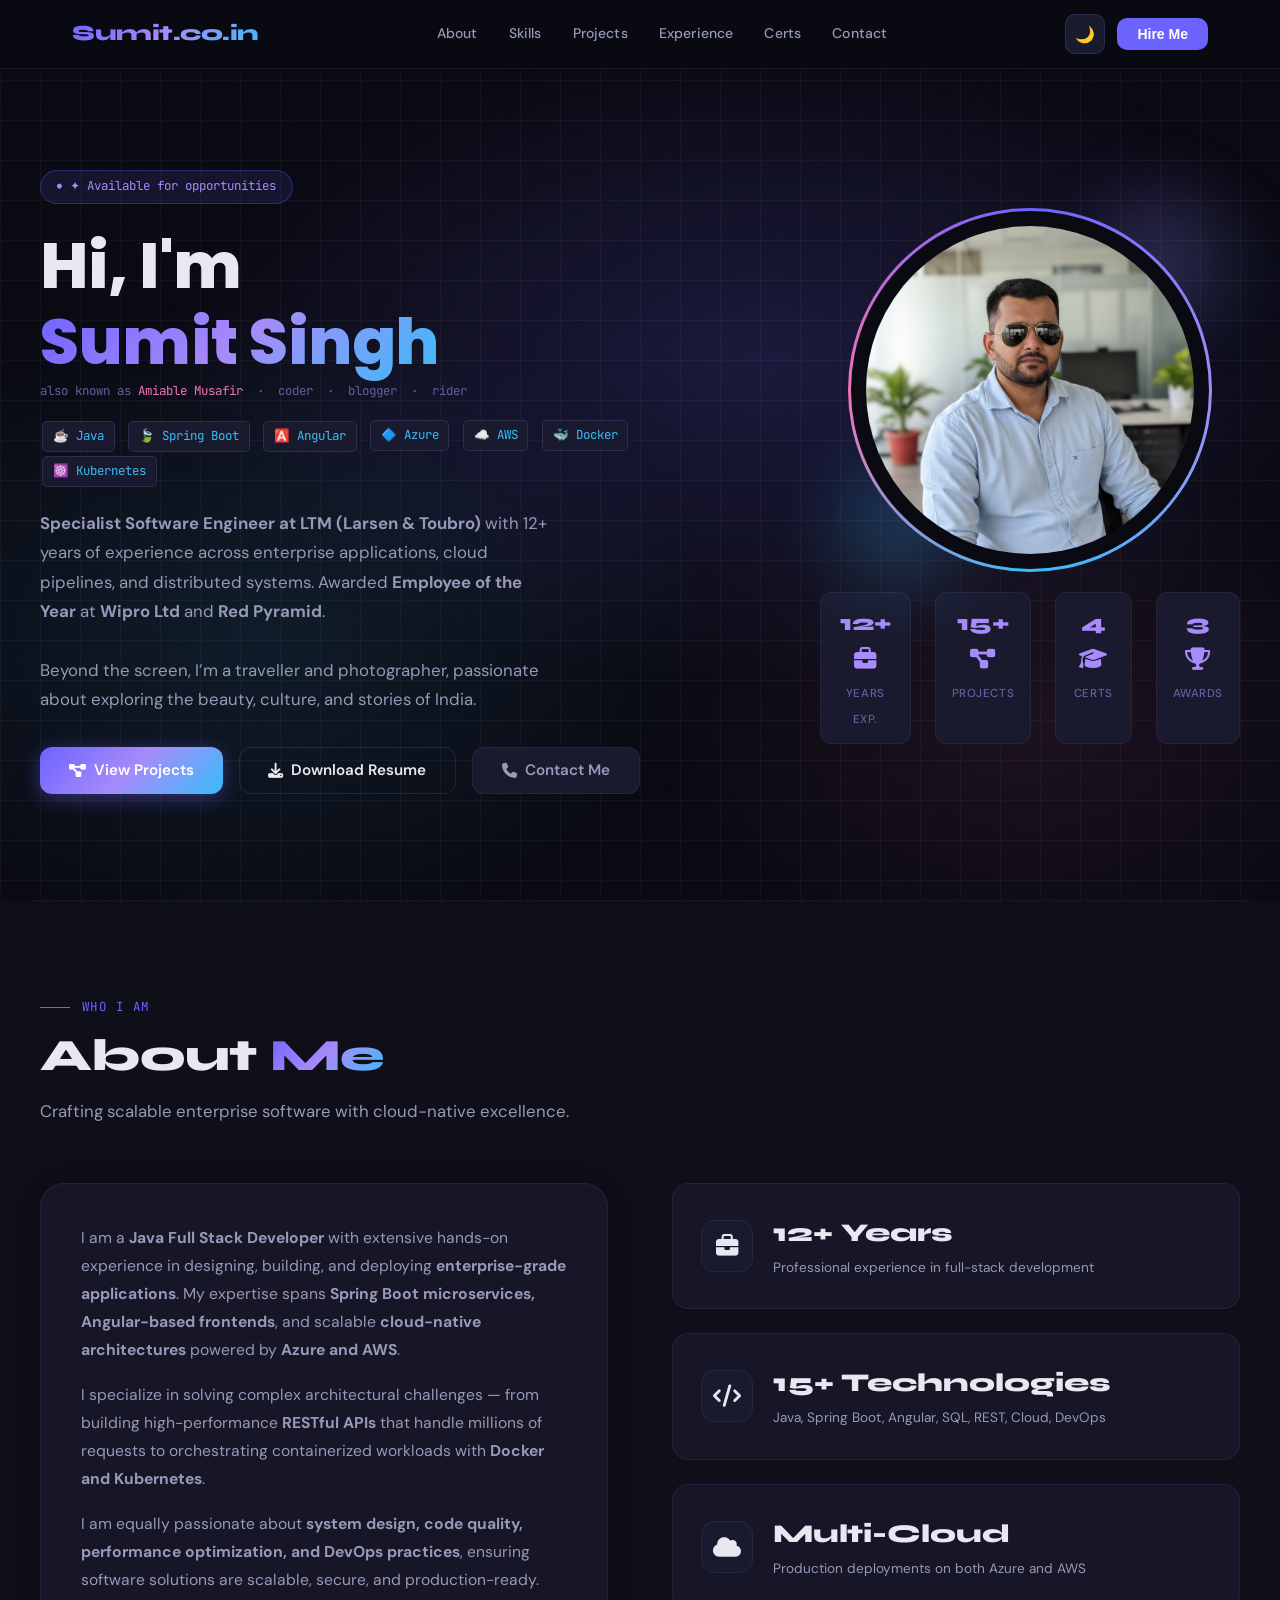
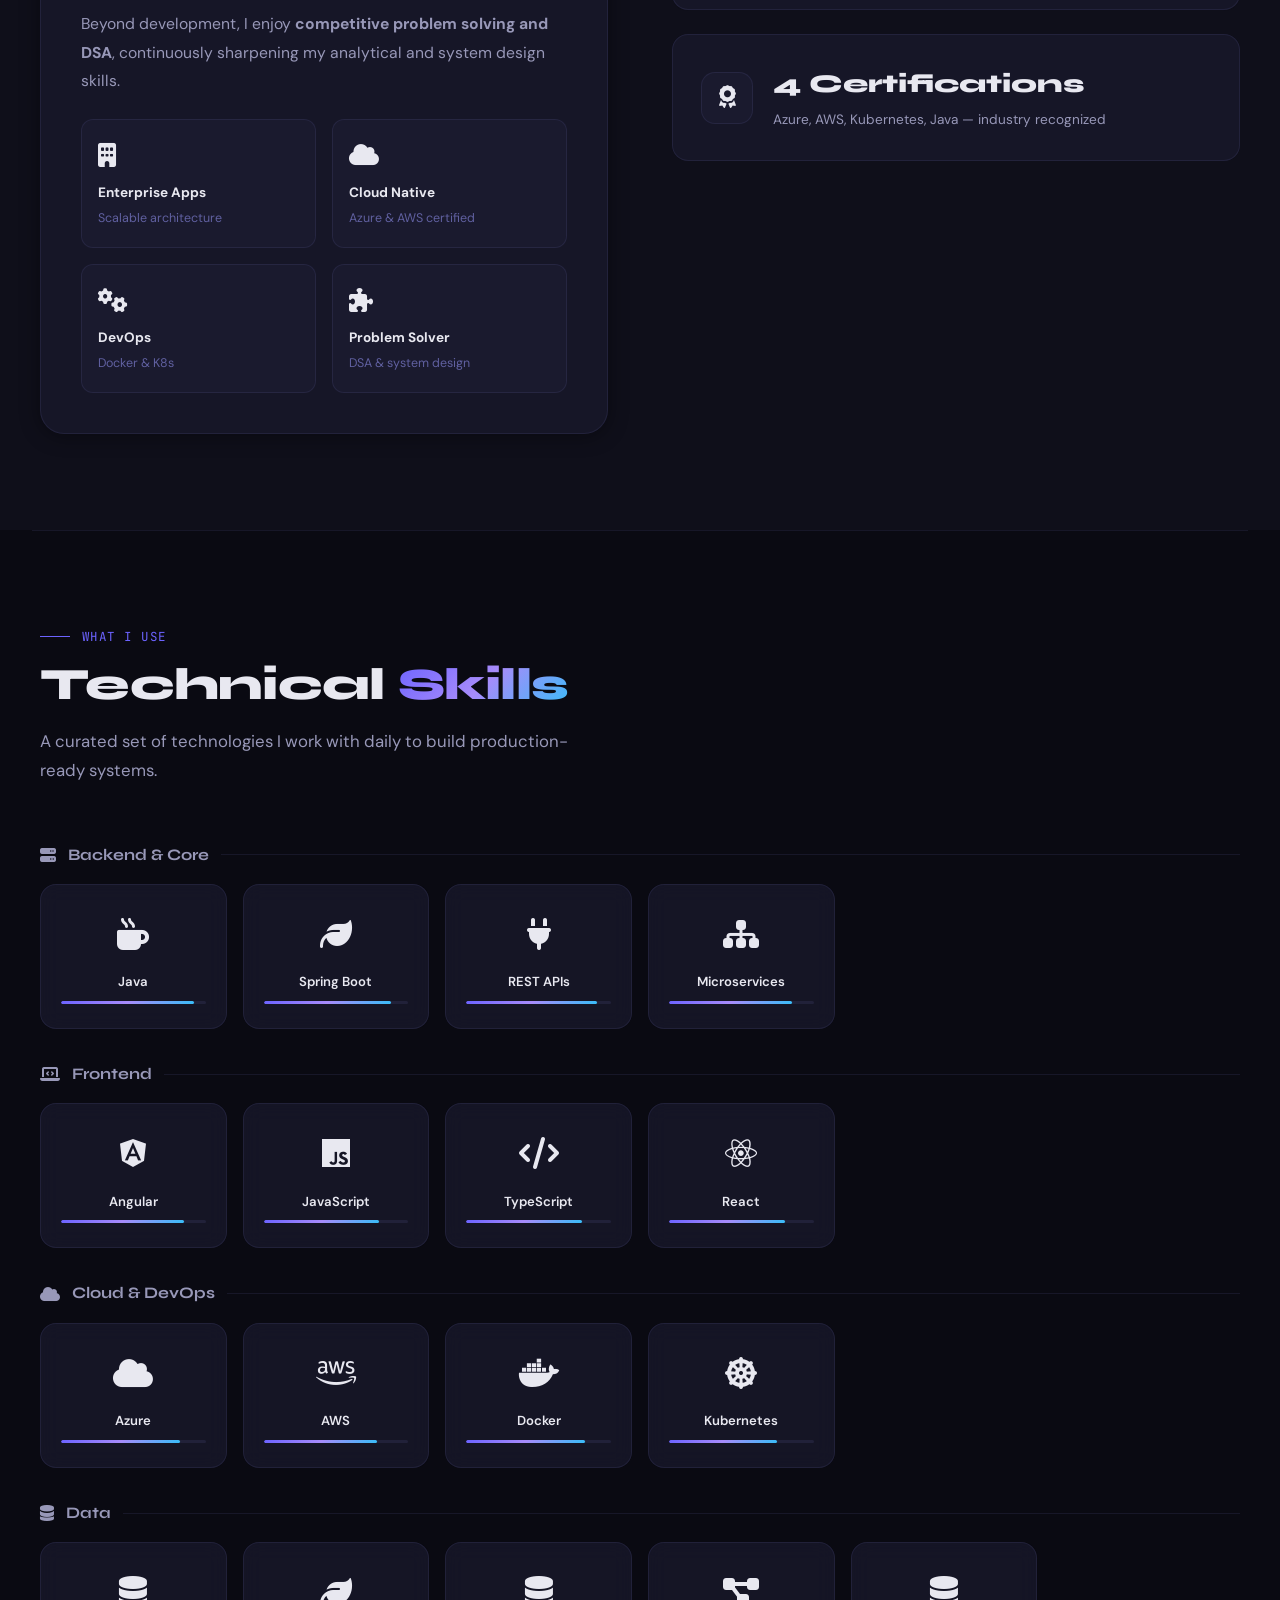
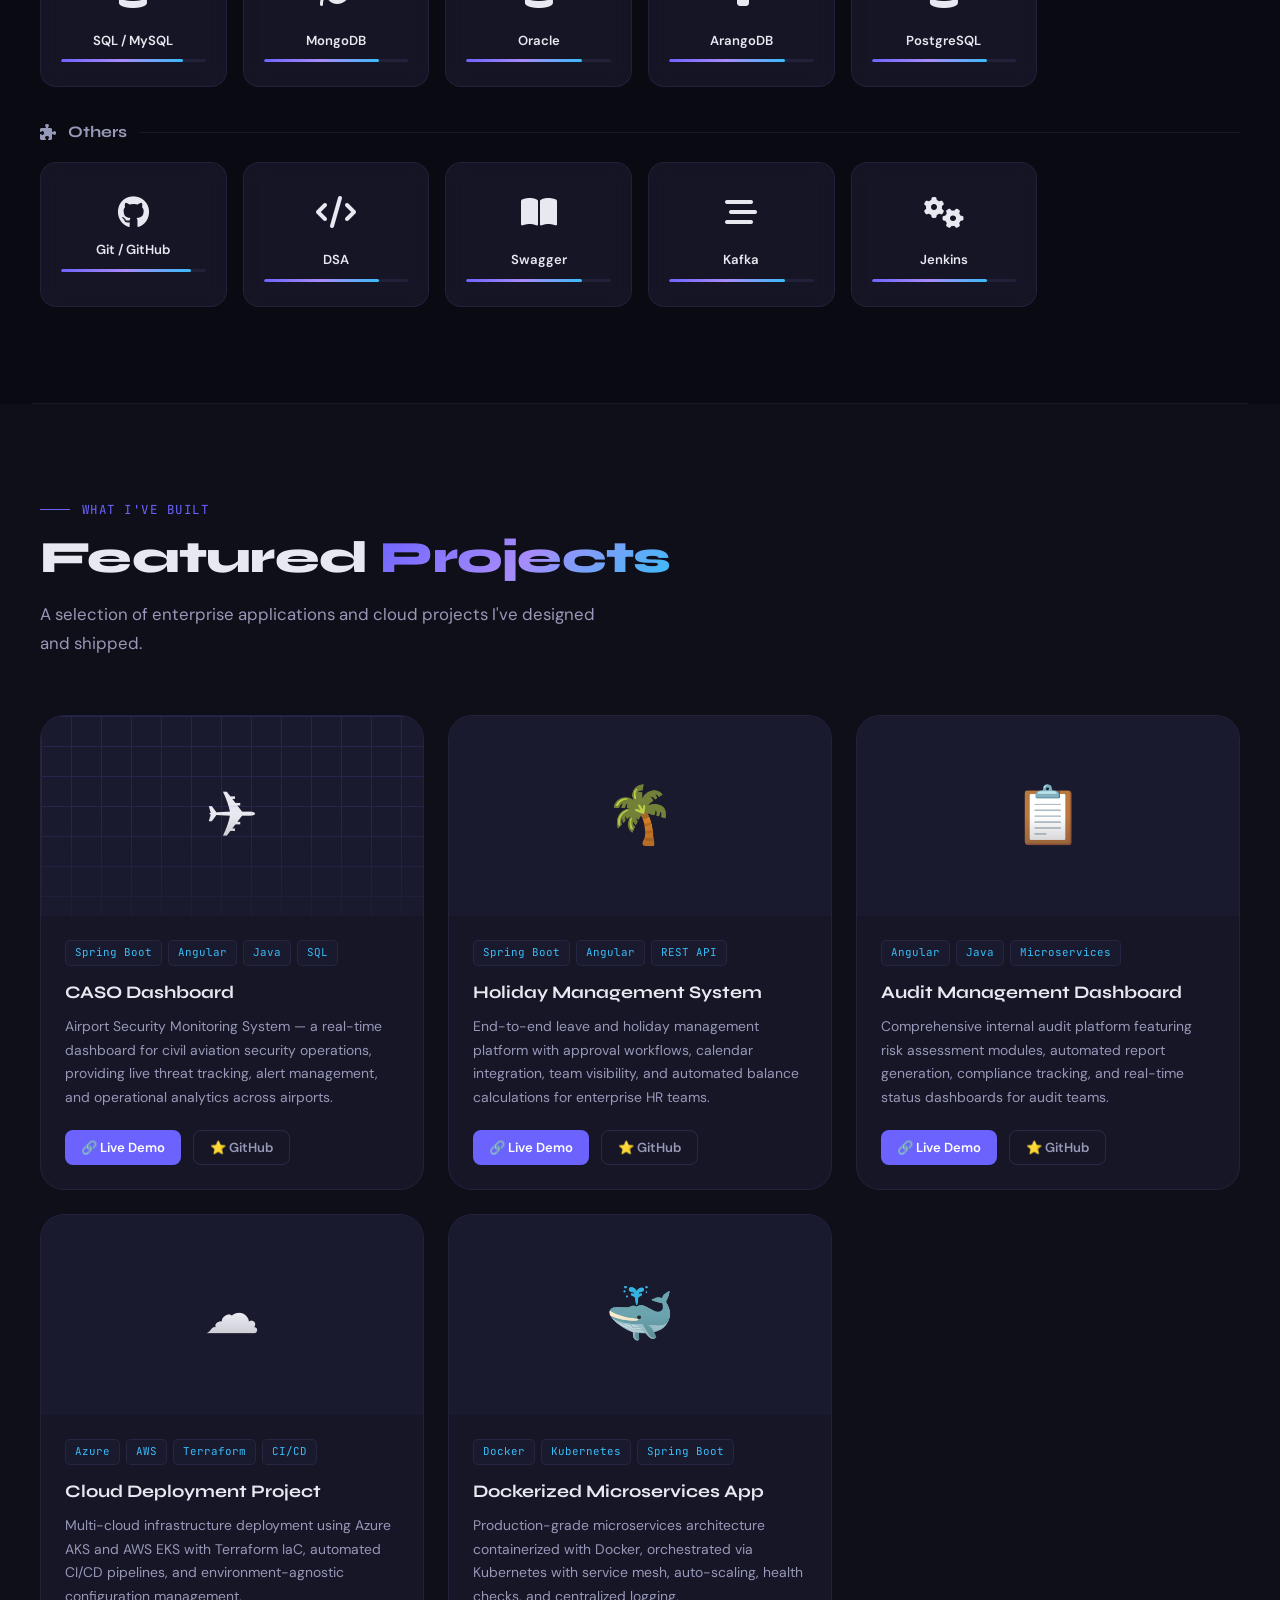
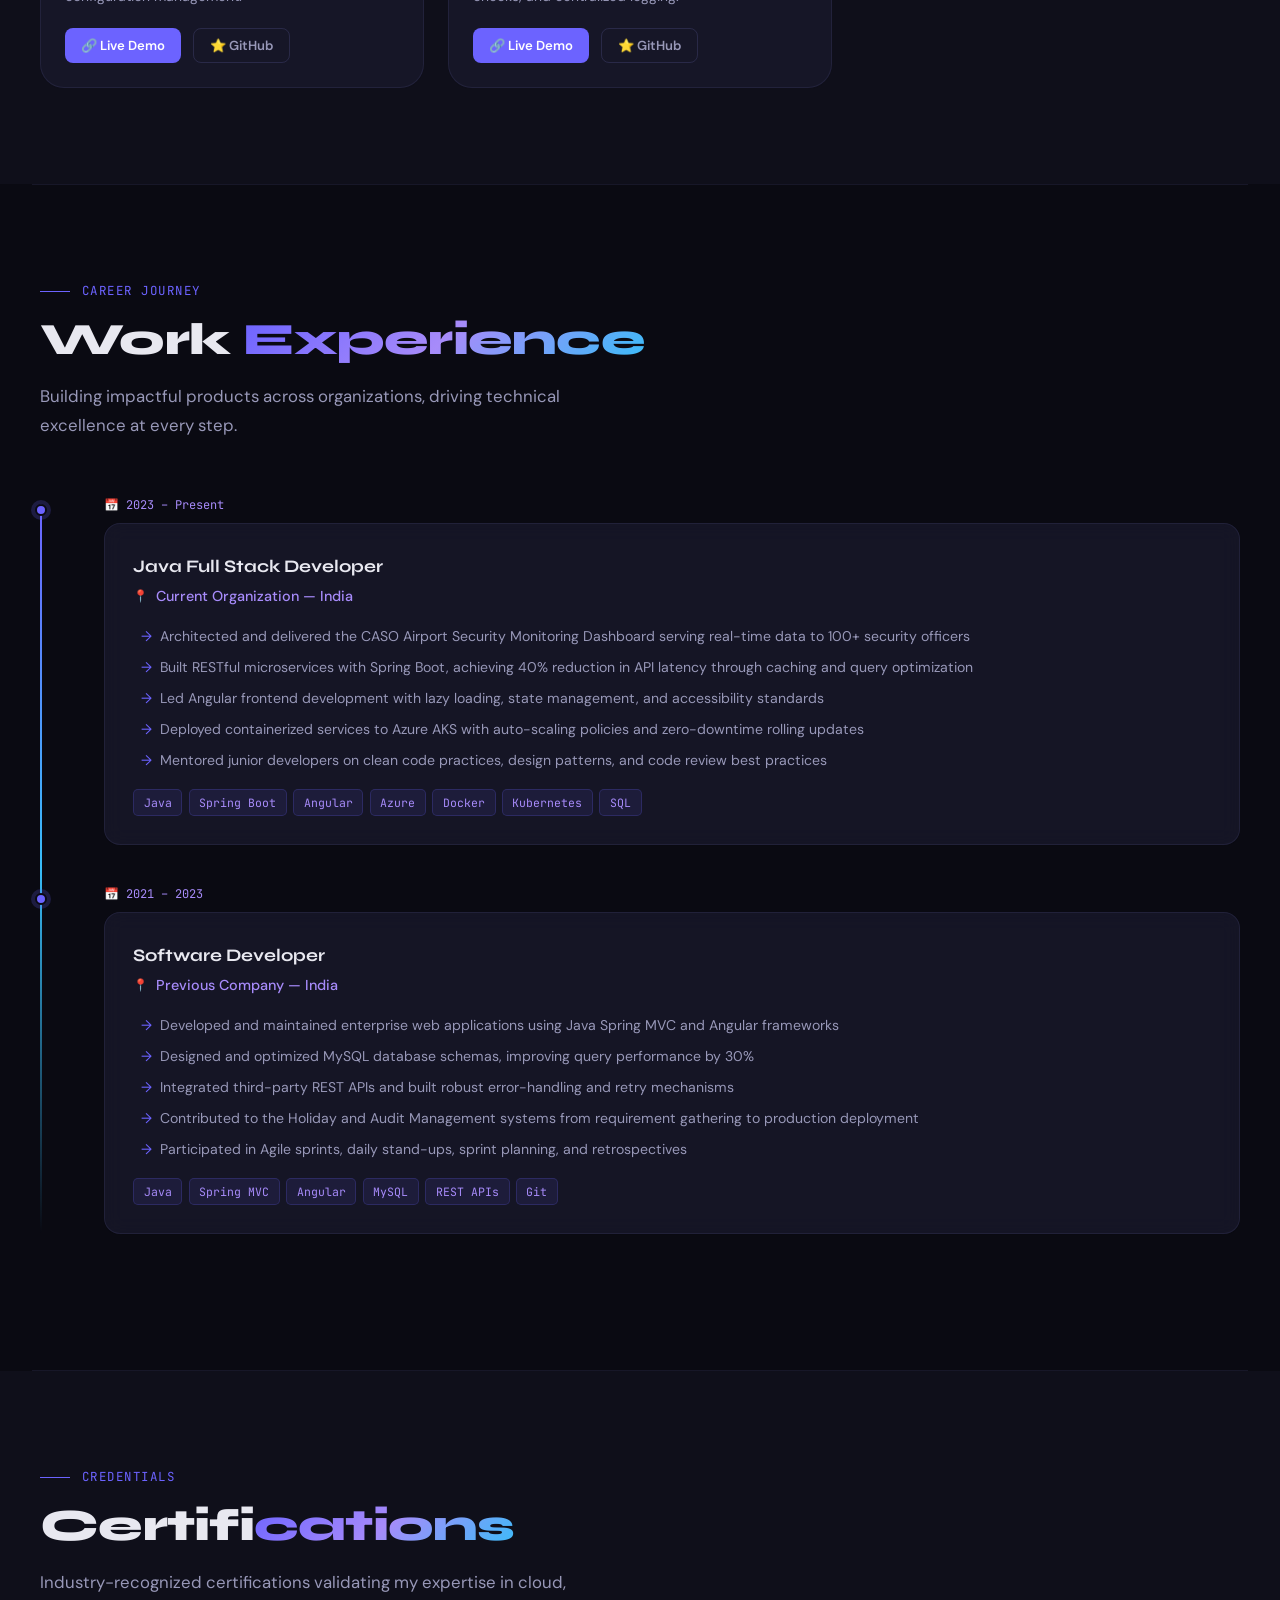
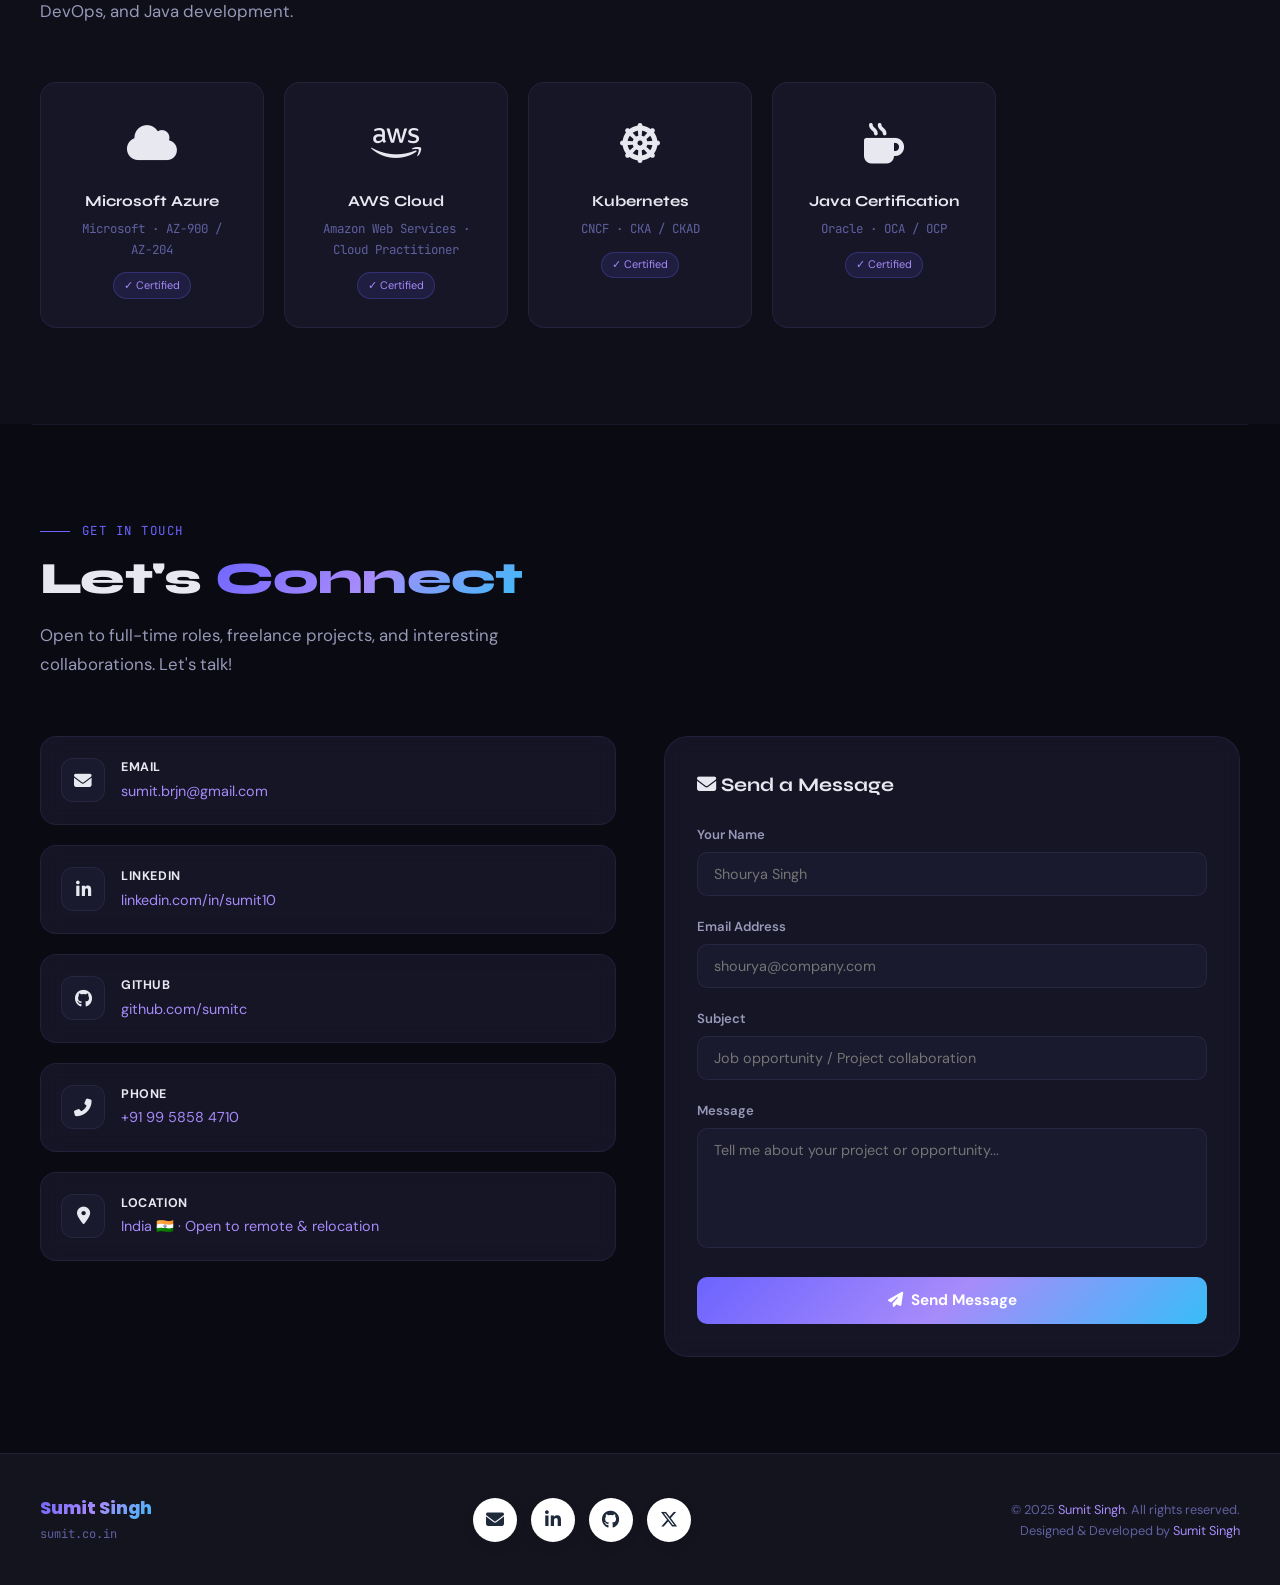
==== commit a968b8e1: "3 - Skills and 6 Cert completed" ====
--- a/Black Theme/index.html
+++ b/Black Theme/index.html
@@ -783,88 +783,133 @@
       <p class="section-desc">A curated set of technologies I work with daily to build production-ready systems.</p>
     </div>
 
-    <div class="skill-cat-title reveal">⚙ Backend & Core</div>
+    <div class="skill-cat-title reveal"><i class="fas fa-server"></i> Backend & Core</div>
     <div class="skills-grid">
       <div class="skill-card reveal">
-        <span class="skill-icon">☕</span>
+        <span class="skill-icon"><i class="fas fa-mug-hot"></i></span>
         <div class="skill-name">Java</div>
         <div class="skill-level"><div class="skill-level-bar" style="width:92%"></div></div>
       </div>
       <div class="skill-card reveal reveal-delay-1">
-        <span class="skill-icon">🌱</span>
+        <span class="skill-icon"><i class="fas fa-leaf"></i></span>
         <div class="skill-name">Spring Boot</div>
         <div class="skill-level"><div class="skill-level-bar" style="width:88%"></div></div>
       </div>
       <div class="skill-card reveal reveal-delay-2">
-        <span class="skill-icon">🔗</span>
+        <span class="skill-icon"><i class="fas fa-plug"></i></span>
         <div class="skill-name">REST APIs</div>
         <div class="skill-level"><div class="skill-level-bar" style="width:90%"></div></div>
       </div>
       <div class="skill-card reveal reveal-delay-3">
-        <span class="skill-icon">🧩</span>
+        <span class="skill-icon"><i class="fas fa-sitemap"></i></span>
         <div class="skill-name">Microservices</div>
         <div class="skill-level"><div class="skill-level-bar" style="width:85%"></div></div>
       </div>
     </div>
 
-    <div class="skill-cat-title reveal">🎨 Frontend</div>
+    <div class="skill-cat-title reveal"><i class="fas fa-laptop-code"></i> Frontend</div>
     <div class="skills-grid">
       <div class="skill-card reveal">
-        <span class="skill-icon">⚡</span>
+        <span class="skill-icon"><i class="fab fa-angular"></i></span>
         <div class="skill-name">Angular</div>
         <div class="skill-level"><div class="skill-level-bar" style="width:85%"></div></div>
       </div>
       <div class="skill-card reveal reveal-delay-1">
-        <span class="skill-icon">🟨</span>
+        <span class="skill-icon"><i class="fab fa-js"></i></span>
         <div class="skill-name">JavaScript</div>
         <div class="skill-level"><div class="skill-level-bar" style="width:80%"></div></div>
       </div>
       <div class="skill-card reveal reveal-delay-2">
-        <span class="skill-icon">🔷</span>
+        <span class="skill-icon"><i class="fas fa-code"></i></span>
         <div class="skill-name">TypeScript</div>
         <div class="skill-level"><div class="skill-level-bar" style="width:80%"></div></div>
       </div>
-    </div>
-
-    <div class="skill-cat-title reveal">☁ Cloud & DevOps</div>
+	  <div class="skill-card reveal reveal-delay-2">
+        <span class="skill-icon"><i class="fab fa-react"></i></span>
+        <div class="skill-name">React</div>
+        <div class="skill-level"><div class="skill-level-bar" style="width:80%"></div></div>
+      </div>
+    </div>
+
+    <div class="skill-cat-title reveal"><i class="fas fa-cloud"></i> Cloud & DevOps</div>
     <div class="skills-grid">
       <div class="skill-card reveal">
-        <span class="skill-icon">🔷</span>
+        <span class="skill-icon"><i class="fas fa-cloud"></i></span>
         <div class="skill-name">Azure</div>
         <div class="skill-level"><div class="skill-level-bar" style="width:82%"></div></div>
       </div>
       <div class="skill-card reveal reveal-delay-1">
-        <span class="skill-icon">🔶</span>
+        <span class="skill-icon"><i class="fab fa-aws"></i></span>
         <div class="skill-name">AWS</div>
         <div class="skill-level"><div class="skill-level-bar" style="width:78%"></div></div>
       </div>
       <div class="skill-card reveal reveal-delay-2">
-        <span class="skill-icon">🐳</span>
+        <span class="skill-icon"><i class="fab fa-docker"></i></span>
         <div class="skill-name">Docker</div>
         <div class="skill-level"><div class="skill-level-bar" style="width:82%"></div></div>
       </div>
       <div class="skill-card reveal reveal-delay-3">
-        <span class="skill-icon">⚙</span>
+        <span class="skill-icon"><i class="fas fa-dharmachakra"></i></span>
         <div class="skill-name">Kubernetes</div>
         <div class="skill-level"><div class="skill-level-bar" style="width:75%"></div></div>
       </div>
     </div>
 
-    <div class="skill-cat-title reveal">🗄 Data & Tools</div>
+    <div class="skill-cat-title reveal"><i class="fas fa-database"></i> Data </div>
     <div class="skills-grid">
       <div class="skill-card reveal">
-        <span class="skill-icon">🗃</span>
+        <span class="skill-icon"><i class="fas fa-database"></i></span>
         <div class="skill-name">SQL / MySQL</div>
         <div class="skill-level"><div class="skill-level-bar" style="width:84%"></div></div>
       </div>
-      <div class="skill-card reveal reveal-delay-1">
-        <span class="skill-icon">🐙</span>
+	  <div class="skill-card reveal reveal-delay-1">
+        <span class="skill-icon"><i class="fas fa-leaf"></i></span>
+        <div class="skill-name">MongoDB</div>
+        <div class="skill-level"><div class="skill-level-bar" style="width:80%"></div></div>
+      </div>
+	  <div class="skill-card reveal reveal-delay-2">
+        <span class="skill-icon"><i class="fas fa-database"></i></span>
+        <div class="skill-name">Oracle</div>
+        <div class="skill-level"><div class="skill-level-bar" style="width:80%"></div></div>
+      </div>
+	  <div class="skill-card reveal reveal-delay-3">
+        <span class="skill-icon"><i class="fas fa-project-diagram"></i></span>
+        <div class="skill-name">ArangoDB</div>
+        <div class="skill-level"><div class="skill-level-bar" style="width:80%"></div></div>
+      </div>
+	  <div class="skill-card reveal reveal-delay-4">
+        <span class="skill-icon"><i class="fas fa-database"></i></span>
+        <div class="skill-name">PostgreSQL</div>
+        <div class="skill-level"><div class="skill-level-bar" style="width:80%"></div></div>
+      </div>
+
+    </div>
+	
+	<div class="skill-cat-title reveal"><i class="fas fa-puzzle-piece"></i> Others</div>
+    <div class="skills-grid">
+      <div class="skill-card reveal reveal-delay">
+        <span class="skill-icon"><i class="fab fa-github"></i>
         <div class="skill-name">Git / GitHub</div>
         <div class="skill-level"><div class="skill-level-bar" style="width:90%"></div></div>
       </div>
       <div class="skill-card reveal reveal-delay-2">
-        <span class="skill-icon">🧠</span>
+        <span class="skill-icon"><i class="fas fa-code"></i></span>
         <div class="skill-name">DSA</div>
+        <div class="skill-level"><div class="skill-level-bar" style="width:80%"></div></div>
+      </div>
+	  <div class="skill-card reveal reveal-delay-3">
+        <span class="skill-icon"><i class="fas fa-book-open"></i></span>
+        <div class="skill-name">Swagger</div>
+        <div class="skill-level"><div class="skill-level-bar" style="width:80%"></div></div>
+      </div>
+	   <div class="skill-card reveal reveal-delay-4">
+        <span class="skill-icon"><i class="fas fa-stream"></i></span>
+        <div class="skill-name">Kafka</div>
+        <div class="skill-level"><div class="skill-level-bar" style="width:80%"></div></div>
+      </div>
+	  <div class="skill-card reveal reveal-delay-5">
+        <span class="skill-icon"><i class="fas fa-cogs"></i></span>
+        <div class="skill-name">Jenkins</div>
         <div class="skill-level"><div class="skill-level-bar" style="width:80%"></div></div>
       </div>
     </div>
@@ -1052,25 +1097,25 @@
     </div>
     <div class="certs-grid">
       <div class="cert-card reveal">
-        <div class="cert-icon">🔷</div>
+        <div class="cert-icon"><i class="fas fa-cloud"></i></div>
         <div class="cert-name">Microsoft Azure</div>
         <div class="cert-provider">Microsoft · AZ-900 / AZ-204</div>
         <div class="cert-badge">✓ Certified</div>
       </div>
       <div class="cert-card reveal reveal-delay-1">
-        <div class="cert-icon">🔶</div>
+        <div class="cert-icon"><i class="fab fa-aws"></i></div>
         <div class="cert-name">AWS Cloud</div>
         <div class="cert-provider">Amazon Web Services · Cloud Practitioner</div>
         <div class="cert-badge">✓ Certified</div>
       </div>
       <div class="cert-card reveal reveal-delay-2">
-        <div class="cert-icon">⎈</div>
+        <div class="cert-icon"><i class="fas fa-dharmachakra"></i></div>
         <div class="cert-name">Kubernetes</div>
         <div class="cert-provider">CNCF · CKA / CKAD</div>
         <div class="cert-badge">✓ Certified</div>
       </div>
       <div class="cert-card reveal reveal-delay-3">
-        <div class="cert-icon">☕</div>
+        <div class="cert-icon"><i class="fas fa-mug-hot"></i></div>
         <div class="cert-name">Java Certification</div>
         <div class="cert-provider">Oracle · OCA / OCP</div>
         <div class="cert-badge">✓ Certified</div>
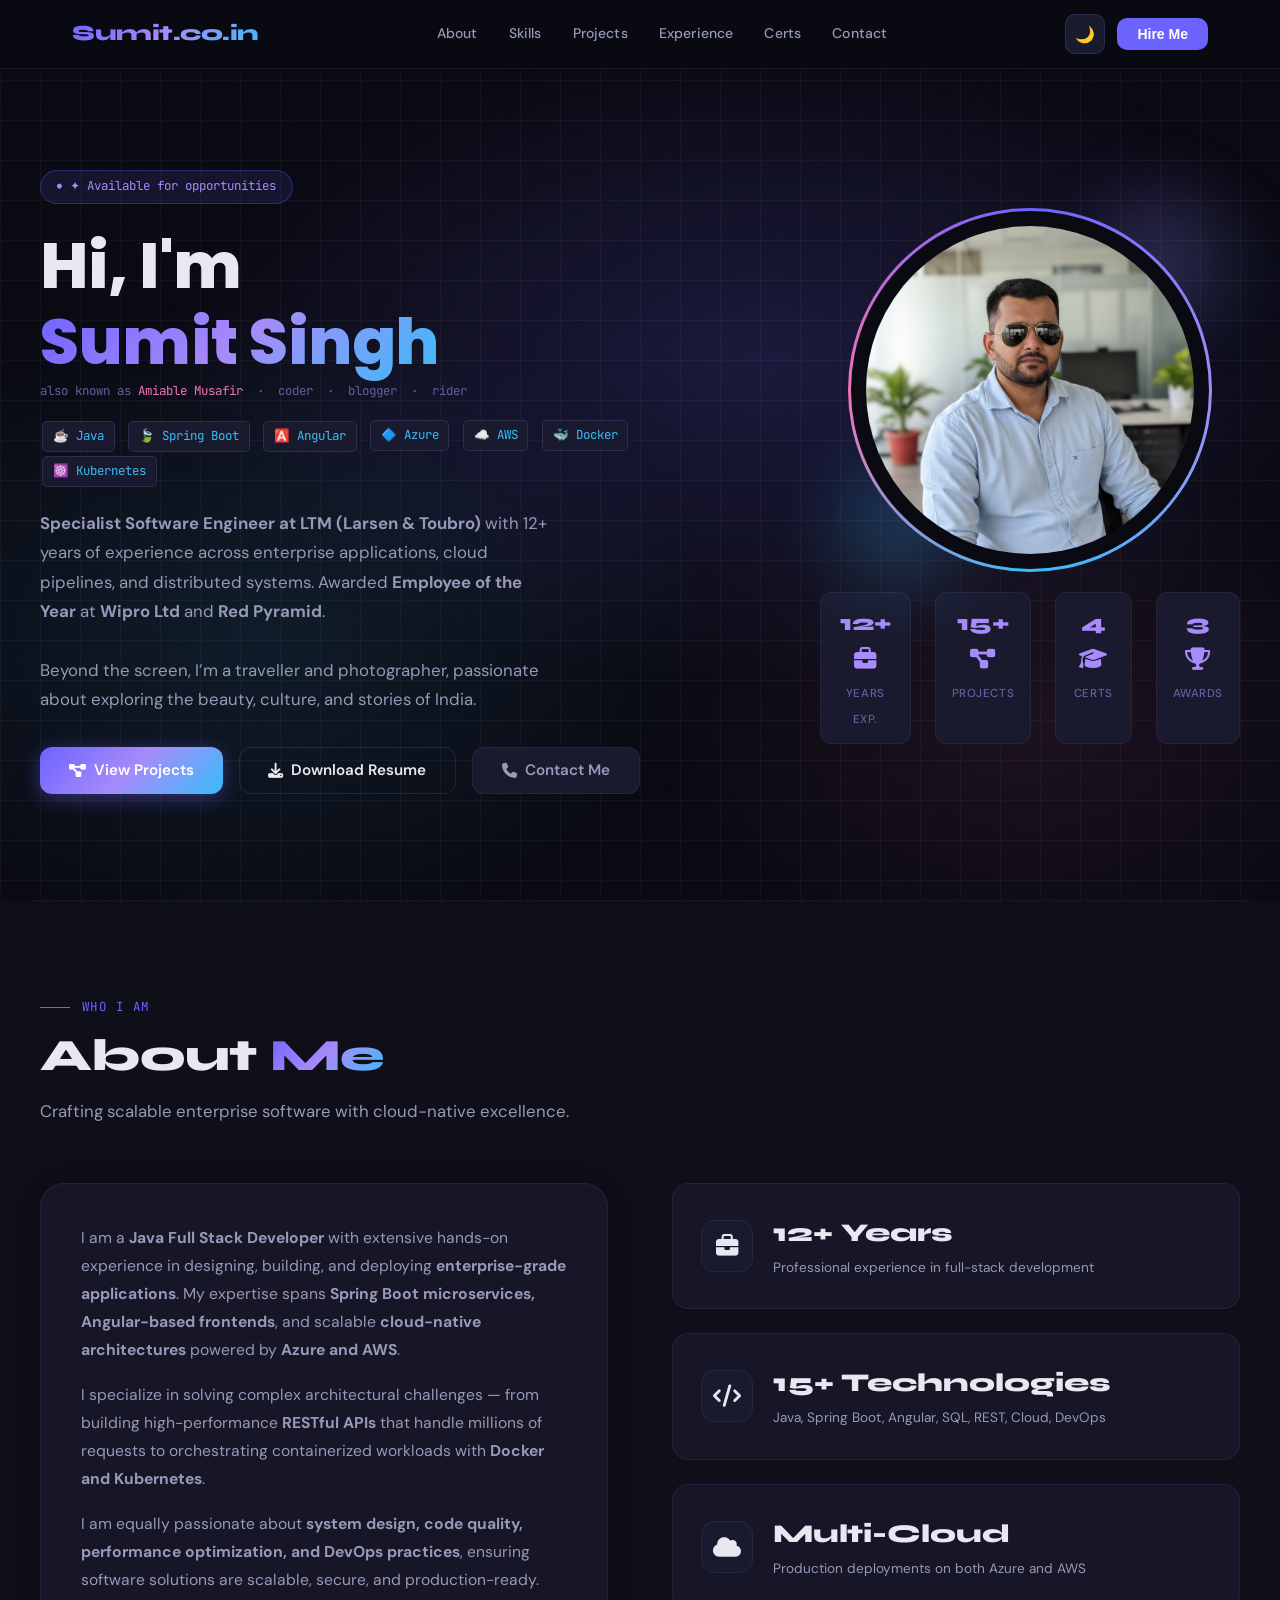
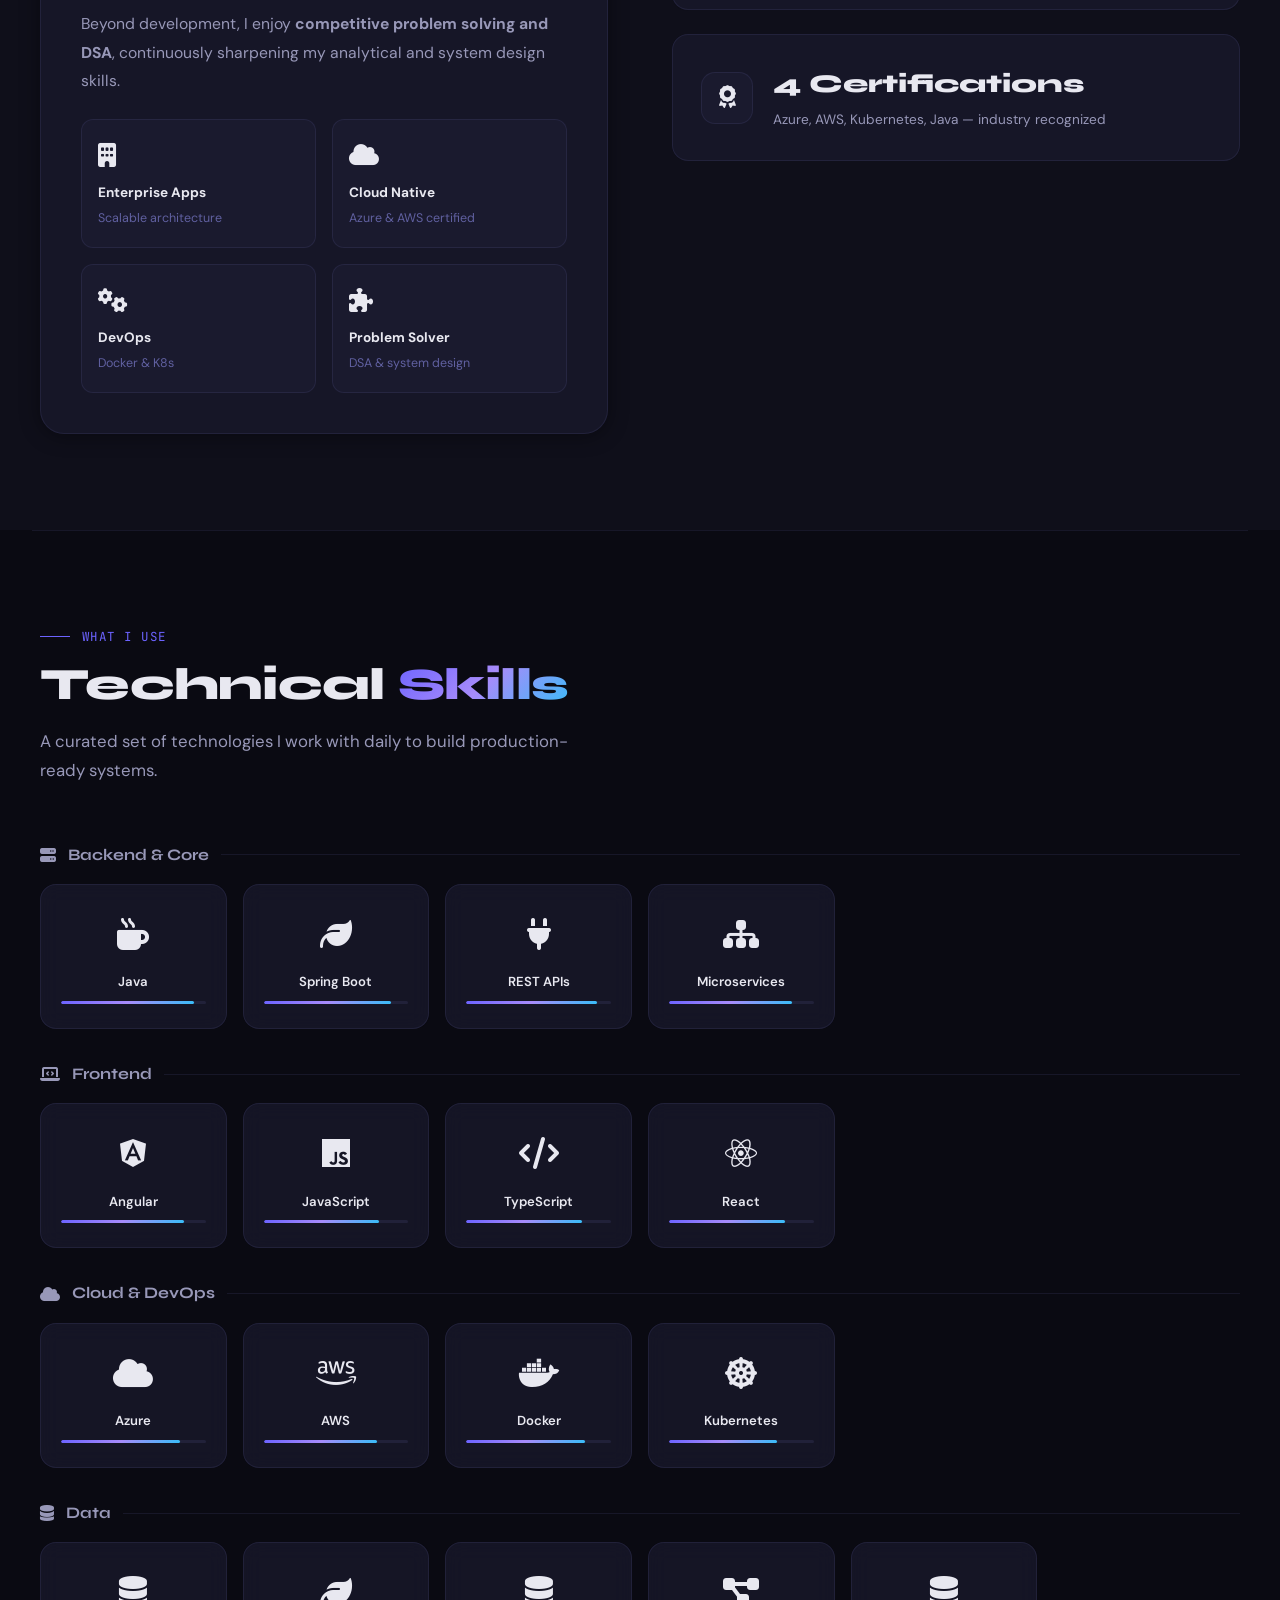
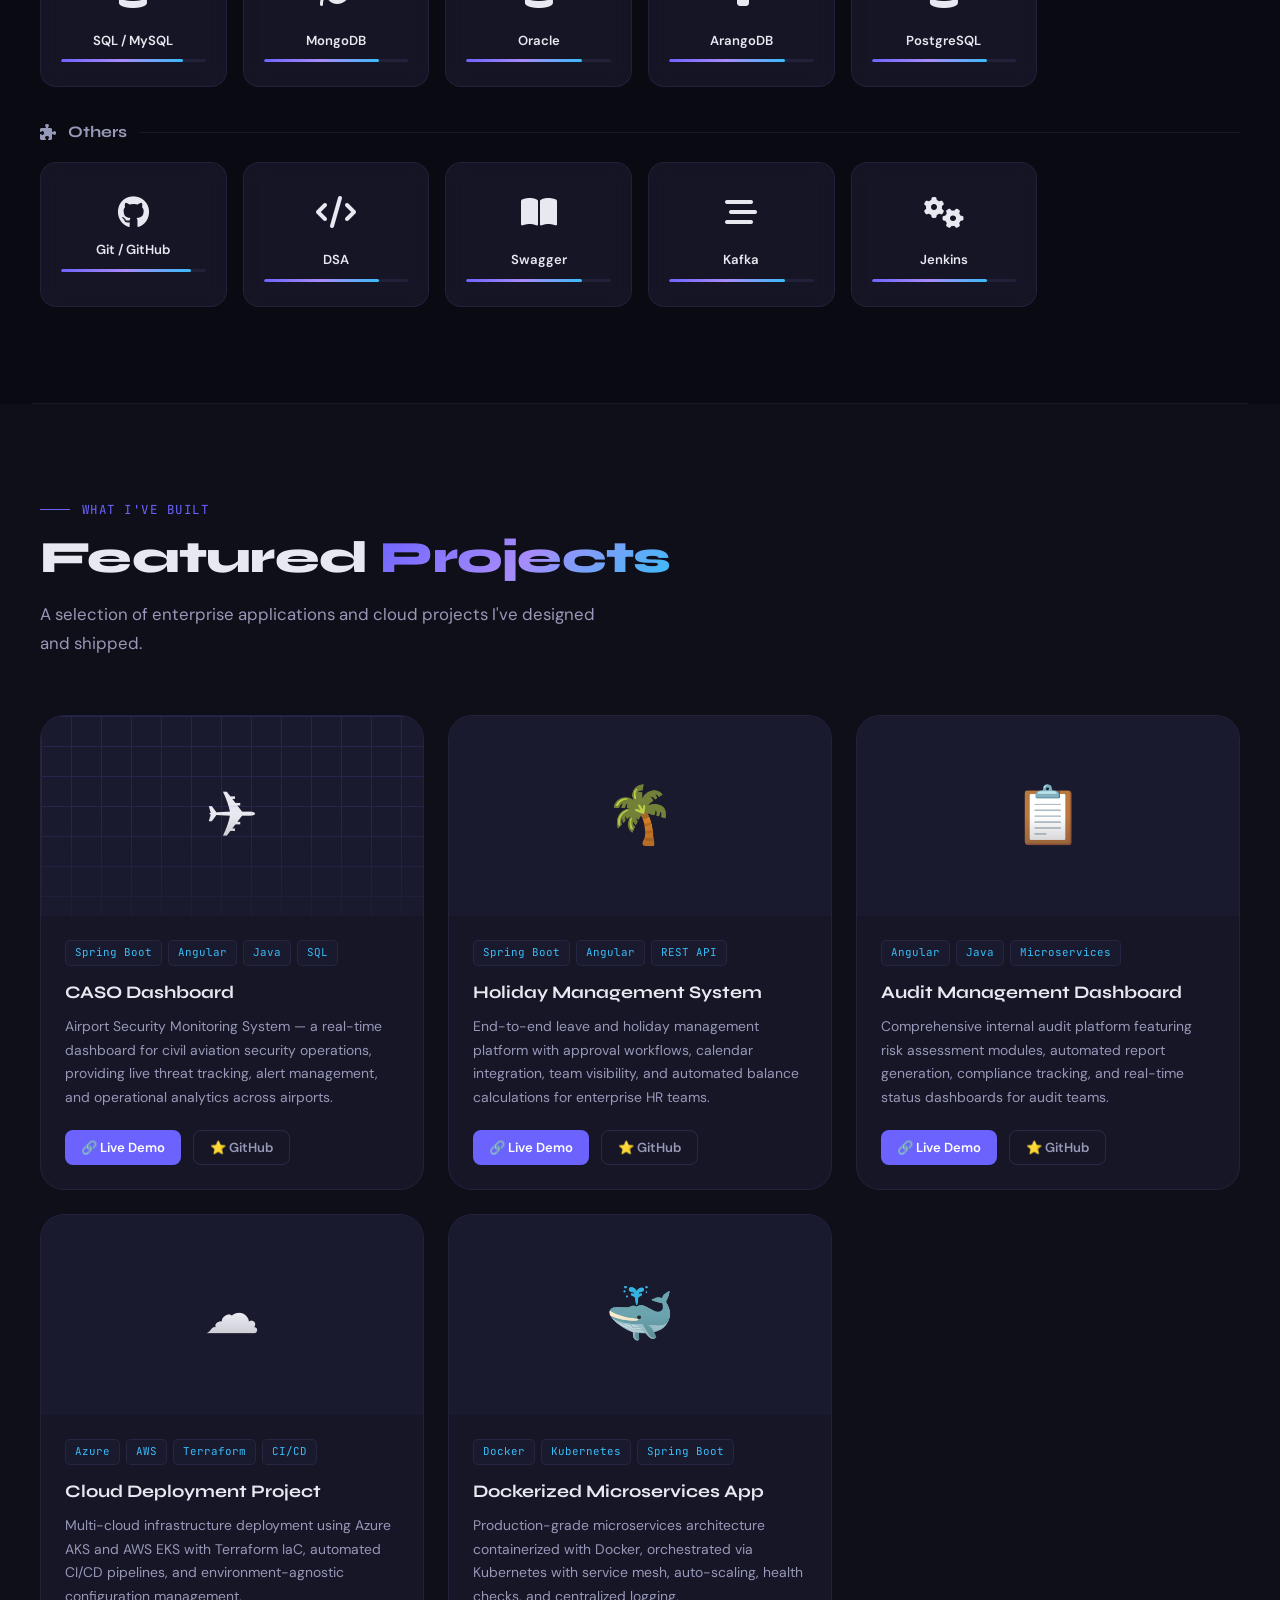
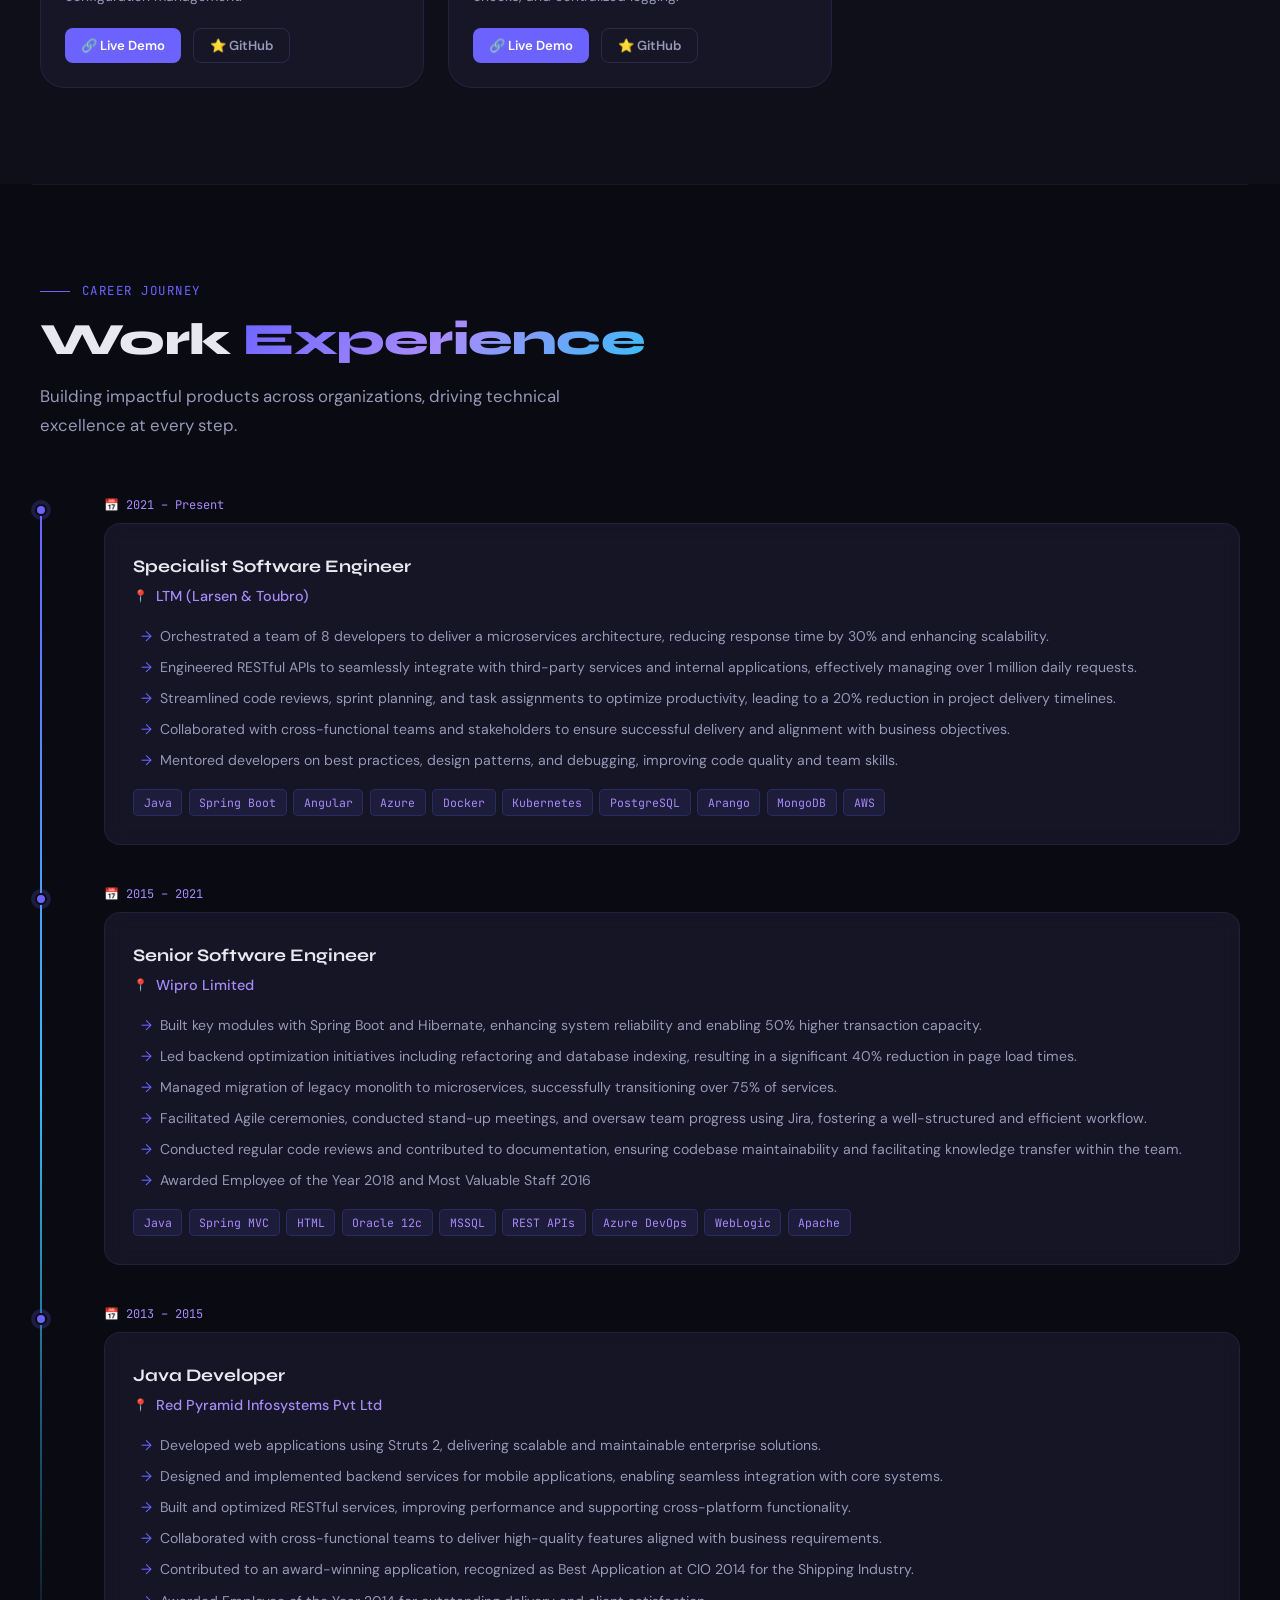
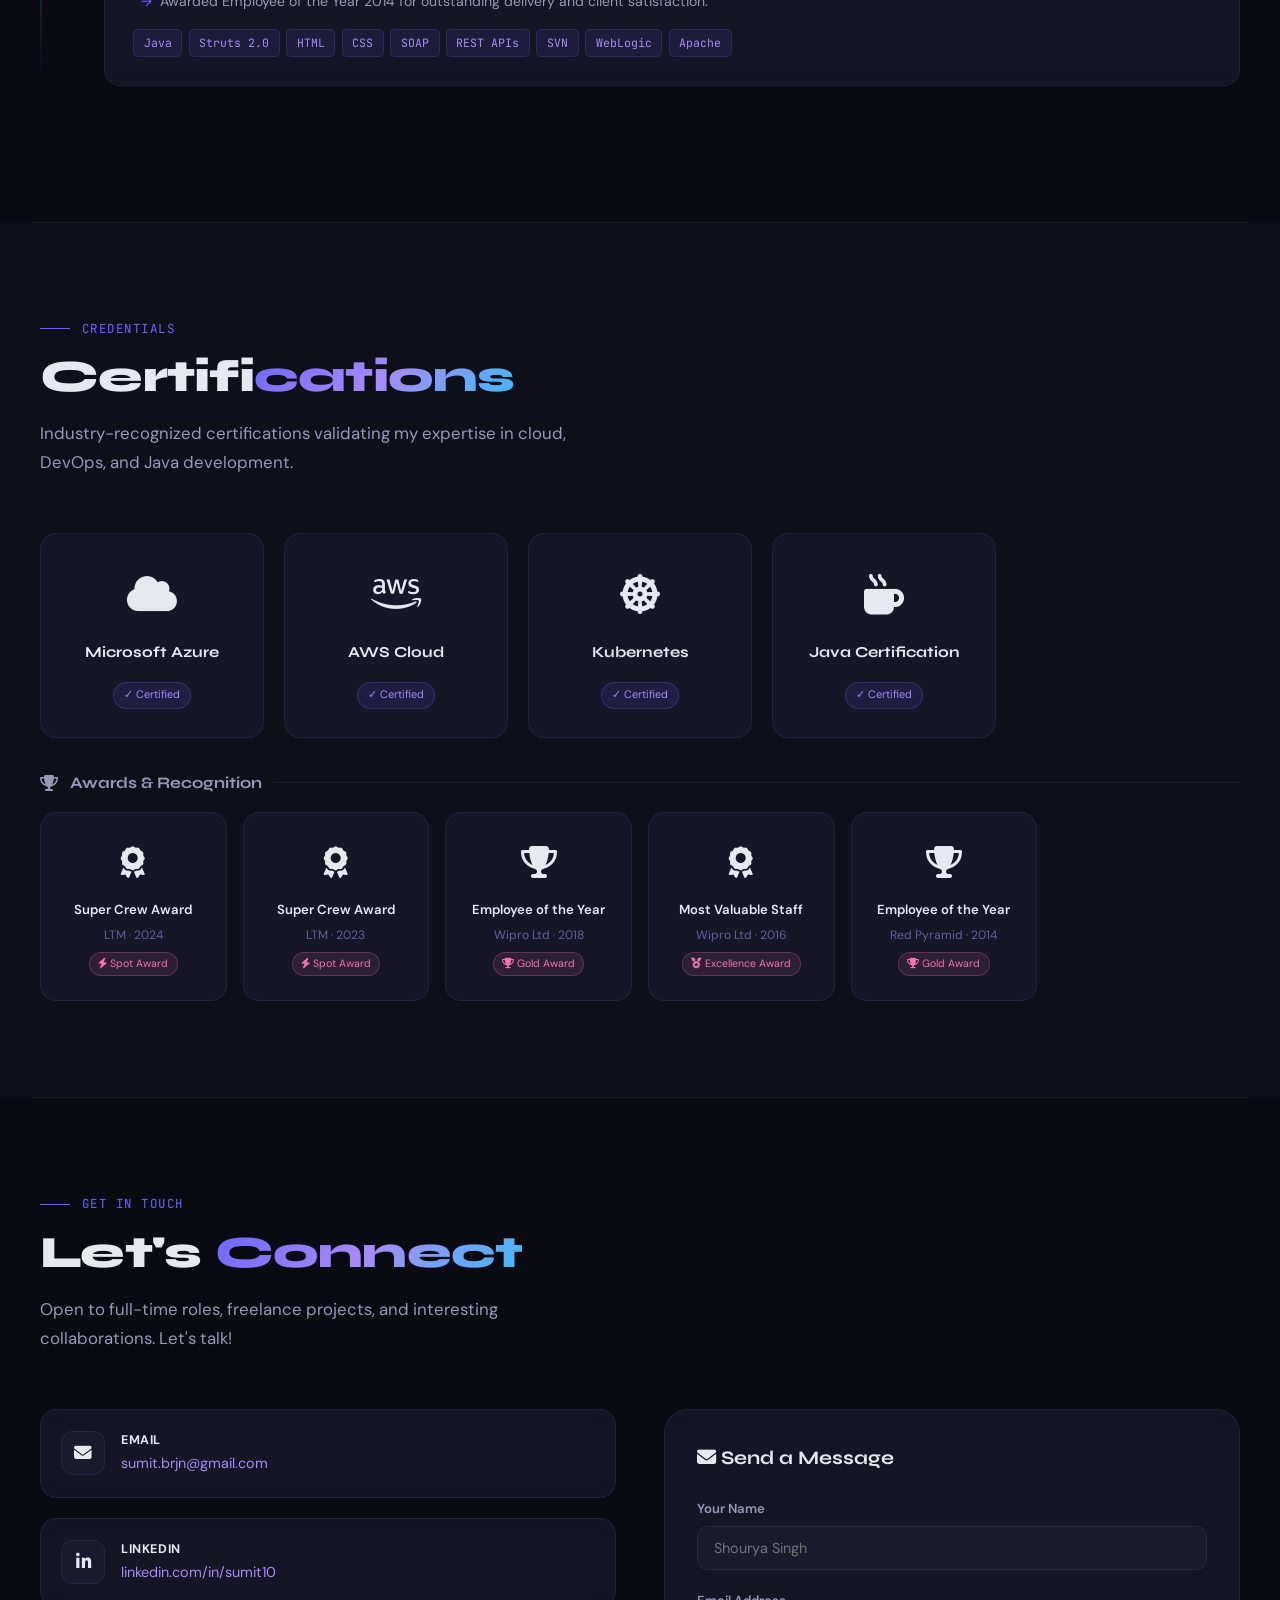
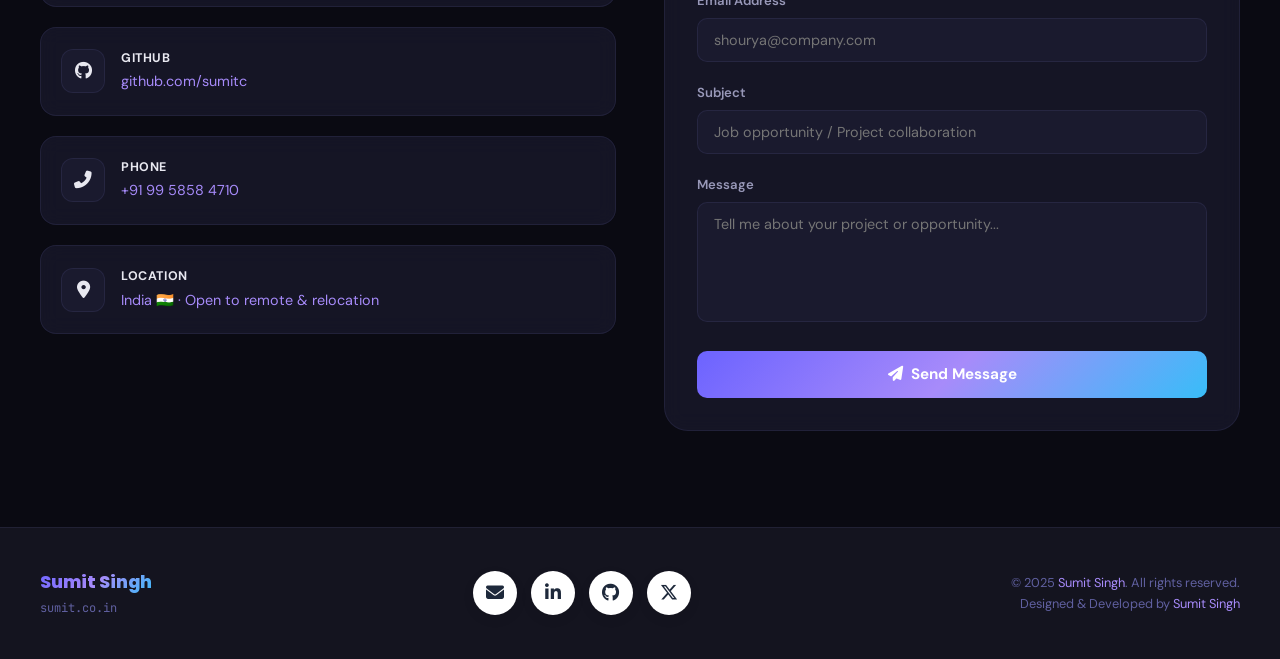
==== commit 8d2a14e8: "Certifiation and Awards Modle 6" ====
--- a/Black Theme/index.html
+++ b/Black Theme/index.html
@@ -598,6 +598,19 @@
       .certs-grid { grid-template-columns: 1fr 1fr; }
       .hero-stats { gap: 0.75rem; }
     }
+	
+	 /* EDUCATION & AWARDS */
+    .ea-grid{display:grid;grid-template-columns:1fr 1fr;gap:2rem}
+    .ea-card{background:var(--card-bg);border:1px solid var(--border);border-radius:var(--radius2);padding:1.9rem;backdrop-filter:blur(10px)}
+    .ea-head{font-family:'Syne',sans-serif;font-weight:700;font-size:0.98rem;margin-bottom:1.4rem;display:flex;align-items:center;gap:0.55rem;color:var(--accent2)}
+    .ea-item{padding:0.85rem 0;border-bottom:1px solid var(--border);display:flex;gap:0.9rem;align-items:flex-start}
+    .ea-item:last-child{border-bottom:none;padding-bottom:0}
+    .ea-icon{width:36px;height:36px;border-radius:10px;background:var(--surface);border:1px solid var(--border);display:flex;align-items:center;justify-content:center;font-size:0.95rem;flex-shrink:0}
+    .ea-text strong{display:block;font-size:0.85rem;font-weight:700;color:var(--text);margin-bottom:0.18rem}
+    .ea-text span{font-size:0.76rem;color:var(--text3)}
+    .ea-yr{font-family:'JetBrains Mono',monospace;font-size:0.72rem;color:var(--accent2);display:block;margin-top:0.15rem}
+    .award-badge{display:inline-block;margin-top:0.28rem;font-size:0.66rem;padding:0.16rem 0.52rem;border-radius:50px;background:rgba(244,114,182,0.1);border:1px solid rgba(244,114,182,0.25);color:var(--accent4)}
+
   </style>
 </head>
 <body>
@@ -1035,16 +1048,25 @@
     <div class="timeline">
 
       <div class="timeline-item reveal">
-        <div class="timeline-date">📅 2023 – Present</div>
+        <div class="timeline-date">📅 2021 – Present</div>
         <div class="timeline-card">
-          <div class="timeline-role">Java Full Stack Developer</div>
-          <div class="timeline-company">Current Organization — India</div>
+          <div class="timeline-role">Specialist Software Engineer</div>
+          <div class="timeline-company">LTM (Larsen & Toubro)</div>
           <ul class="timeline-desc">
-            <li>Architected and delivered the CASO Airport Security Monitoring Dashboard serving real-time data to 100+ security officers</li>
-            <li>Built RESTful microservices with Spring Boot, achieving 40% reduction in API latency through caching and query optimization</li>
-            <li>Led Angular frontend development with lazy loading, state management, and accessibility standards</li>
-            <li>Deployed containerized services to Azure AKS with auto-scaling policies and zero-downtime rolling updates</li>
-            <li>Mentored junior developers on clean code practices, design patterns, and code review best practices</li>
+			<li>Orchestrated a team of 8 developers to deliver a microservices architecture, reducing response time by 30% and enhancing scalability.
+            <li>Engineered RESTful APIs to seamlessly
+				integrate with third-party services and internal
+				applications, effectively managing over 1
+				million daily requests.</li>
+            <li>Streamlined code reviews, sprint planning,
+				and task assignments to optimize productivity,
+				leading to a 20% reduction in project delivery
+				timelines.</li>
+            <li>Collaborated with cross-functional teams and
+				stakeholders to ensure successful delivery and
+				alignment with business objectives.</li>
+            <li>Mentored developers on best practices, design patterns, and debugging, improving code quality and team skills.</li>
+            
           </ul>
           <div class="timeline-chips">
             <span class="chip">Java</span>
@@ -1053,30 +1075,72 @@
             <span class="chip">Azure</span>
             <span class="chip">Docker</span>
             <span class="chip">Kubernetes</span>
-            <span class="chip">SQL</span>
+            <span class="chip">PostgreSQL</span>
+			<span class="chip">Arango</span>
+			<span class="chip">MongoDB</span>
+			<span class="chip">AWS</span>
           </div>
         </div>
       </div>
 
       <div class="timeline-item reveal reveal-delay-1">
-        <div class="timeline-date">📅 2021 – 2023</div>
+        <div class="timeline-date">📅 2015 – 2021</div>
         <div class="timeline-card">
-          <div class="timeline-role">Software Developer</div>
-          <div class="timeline-company">Previous Company — India</div>
+          <div class="timeline-role">Senior Software Engineer</div>
+          <div class="timeline-company">Wipro Limited</div>
           <ul class="timeline-desc">
-            <li>Developed and maintained enterprise web applications using Java Spring MVC and Angular frameworks</li>
-            <li>Designed and optimized MySQL database schemas, improving query performance by 30%</li>
-            <li>Integrated third-party REST APIs and built robust error-handling and retry mechanisms</li>
-            <li>Contributed to the Holiday and Audit Management systems from requirement gathering to production deployment</li>
-            <li>Participated in Agile sprints, daily stand-ups, sprint planning, and retrospectives</li>
+            <li>Built key modules with Spring Boot and Hibernate, enhancing system reliability and enabling 50% higher transaction capacity.</li>
+            <li>Led backend optimization initiatives including
+				refactoring and database indexing, resulting in
+				a significant 40% reduction in page load times.</li>
+            <li>Managed migration of legacy monolith to microservices, successfully transitioning over 75% of services.</li>
+            <li>Facilitated Agile ceremonies, conducted
+				stand-up meetings, and oversaw team
+				progress using Jira, fostering a well-structured
+				and efficient workflow.</li>
+            <li>Conducted regular code reviews and
+				contributed to documentation, ensuring
+				codebase maintainability and facilitating
+				knowledge transfer within the team.</li>
+			<li>Awarded Employee of the Year 2018 and Most Valuable Staff 2016</li>
           </ul>
           <div class="timeline-chips">
             <span class="chip">Java</span>
             <span class="chip">Spring MVC</span>
-            <span class="chip">Angular</span>
-            <span class="chip">MySQL</span>
+            <span class="chip">HTML</span>
+            <span class="chip">Oracle 12c</span>
+			<span class="chip">MSSQL</span>
             <span class="chip">REST APIs</span>
-            <span class="chip">Git</span>
+            <span class="chip">Azure DevOps</span>
+			<span class="chip">WebLogic</span>
+			<span class="chip">Apache</span>
+          </div>
+        </div>
+      </div>
+	  
+	  <div class="timeline-item reveal reveal-delay-2">
+        <div class="timeline-date">📅 2013 – 2015</div>
+        <div class="timeline-card">
+          <div class="timeline-role">Java Developer</div>
+          <div class="timeline-company">Red Pyramid Infosystems Pvt Ltd</div>
+          <ul class="timeline-desc">
+            <li>Developed web applications using Struts 2, delivering scalable and maintainable enterprise solutions.</li>
+            <li>Designed and implemented backend services for mobile applications, enabling seamless integration with core systems.</li>
+            <li>Built and optimized RESTful services, improving performance and supporting cross-platform functionality.</li>
+            <li>Collaborated with cross-functional teams to deliver high-quality features aligned with business requirements.</li>
+            <li>Contributed to an award-winning application, recognized as Best Application at CIO 2014 for the Shipping Industry.</li>
+			<li>Awarded Employee of the Year 2014 for outstanding delivery and client satisfaction.</li>
+          </ul>
+          <div class="timeline-chips">
+            <span class="chip">Java</span>
+            <span class="chip">Struts 2.0</span>
+            <span class="chip">HTML</span>
+            <span class="chip">CSS</span>
+			<span class="chip">SOAP</span>
+            <span class="chip">REST APIs</span>
+            <span class="chip">SVN</span>
+			<span class="chip">WebLogic</span>
+			<span class="chip">Apache</span>
           </div>
         </div>
       </div>
@@ -1099,27 +1163,72 @@
       <div class="cert-card reveal">
         <div class="cert-icon"><i class="fas fa-cloud"></i></div>
         <div class="cert-name">Microsoft Azure</div>
-        <div class="cert-provider">Microsoft · AZ-900 / AZ-204</div>
+        <!--<div class="cert-provider">Microsoft · AZ-900 / AZ-204</div>-->
         <div class="cert-badge">✓ Certified</div>
       </div>
       <div class="cert-card reveal reveal-delay-1">
         <div class="cert-icon"><i class="fab fa-aws"></i></div>
         <div class="cert-name">AWS Cloud</div>
-        <div class="cert-provider">Amazon Web Services · Cloud Practitioner</div>
+        <!--<div class="cert-provider">Amazon Web Services · Cloud Practitioner</div>-->
         <div class="cert-badge">✓ Certified</div>
       </div>
       <div class="cert-card reveal reveal-delay-2">
         <div class="cert-icon"><i class="fas fa-dharmachakra"></i></div>
         <div class="cert-name">Kubernetes</div>
-        <div class="cert-provider">CNCF · CKA / CKAD</div>
+        <!--<div class="cert-provider">CNCF · CKA / CKAD</div>-->
         <div class="cert-badge">✓ Certified</div>
       </div>
       <div class="cert-card reveal reveal-delay-3">
         <div class="cert-icon"><i class="fas fa-mug-hot"></i></div>
         <div class="cert-name">Java Certification</div>
-        <div class="cert-provider">Oracle · OCA / OCP</div>
+        <!--<div class="cert-provider">Oracle · OCA / OCP</div>-->
         <div class="cert-badge">✓ Certified</div>
       </div>
+    </div>
+	<div class="skill-cat-title reveal"><i class="fas fa-trophy"></i> Awards & Recognition</div>
+    <div class="skills-grid">
+	  <div class="skill-card reveal reveal-delay">
+        <span class="skill-icon"><i class="fas fa-award"></i></span>
+        <div class="skill-name">Super Crew Award</div>
+		<div class="ea-text">
+		<span>LTM · 2024</span>
+        <div class="award-badge"><i class="fas fa-bolt"></i> Spot Award</div>
+		</div>
+      </div>
+	  <div class="skill-card reveal reveal-delay-1">
+        <span class="skill-icon"><i class="fas fa-award"></i></span>
+        <div class="skill-name">Super Crew Award</div>
+		<div class="ea-text">
+		<span>LTM · 2023</span>
+        <div class="award-badge"><i class="fas fa-bolt"></i> Spot Award</div>
+		</div>
+      </div>
+      <div class="skill-card reveal reveal-delay-2">
+        <span class="skill-icon"><i class="fas fa-trophy"></i></span>
+        <div class="skill-name">Employee of the Year</div>
+		<div class="ea-text">
+		<span>Wipro Ltd · 2018</span>
+        <div class="award-badge"><i class="fas fa-trophy"></i> Gold Award</div>
+		</div>
+      </div>
+	  
+      <div class="skill-card reveal reveal-delay-3">
+        <span class="skill-icon"><i class="fas fa-award"></i></span>
+        <div class="skill-name">Most Valuable Staff</div>
+		<div class="ea-text">
+		<span>Wipro Ltd · 2016</span>
+        <div class="award-badge"><i class="fas fa-medal"></i> Excellence Award</div>
+		</div>
+      </div>
+	 <div class="skill-card reveal reveal-delay-4">
+        <span class="skill-icon"><i class="fas fa-trophy"></i></span>
+        <div class="skill-name">Employee of the Year</div>
+		<div class="ea-text">
+		<span>Red Pyramid · 2014</span>
+        <div class="award-badge"><i class="fas fa-trophy"></i> Gold Award</div>
+		</div>
+      </div>
+	 
     </div>
   </div>
 </section>
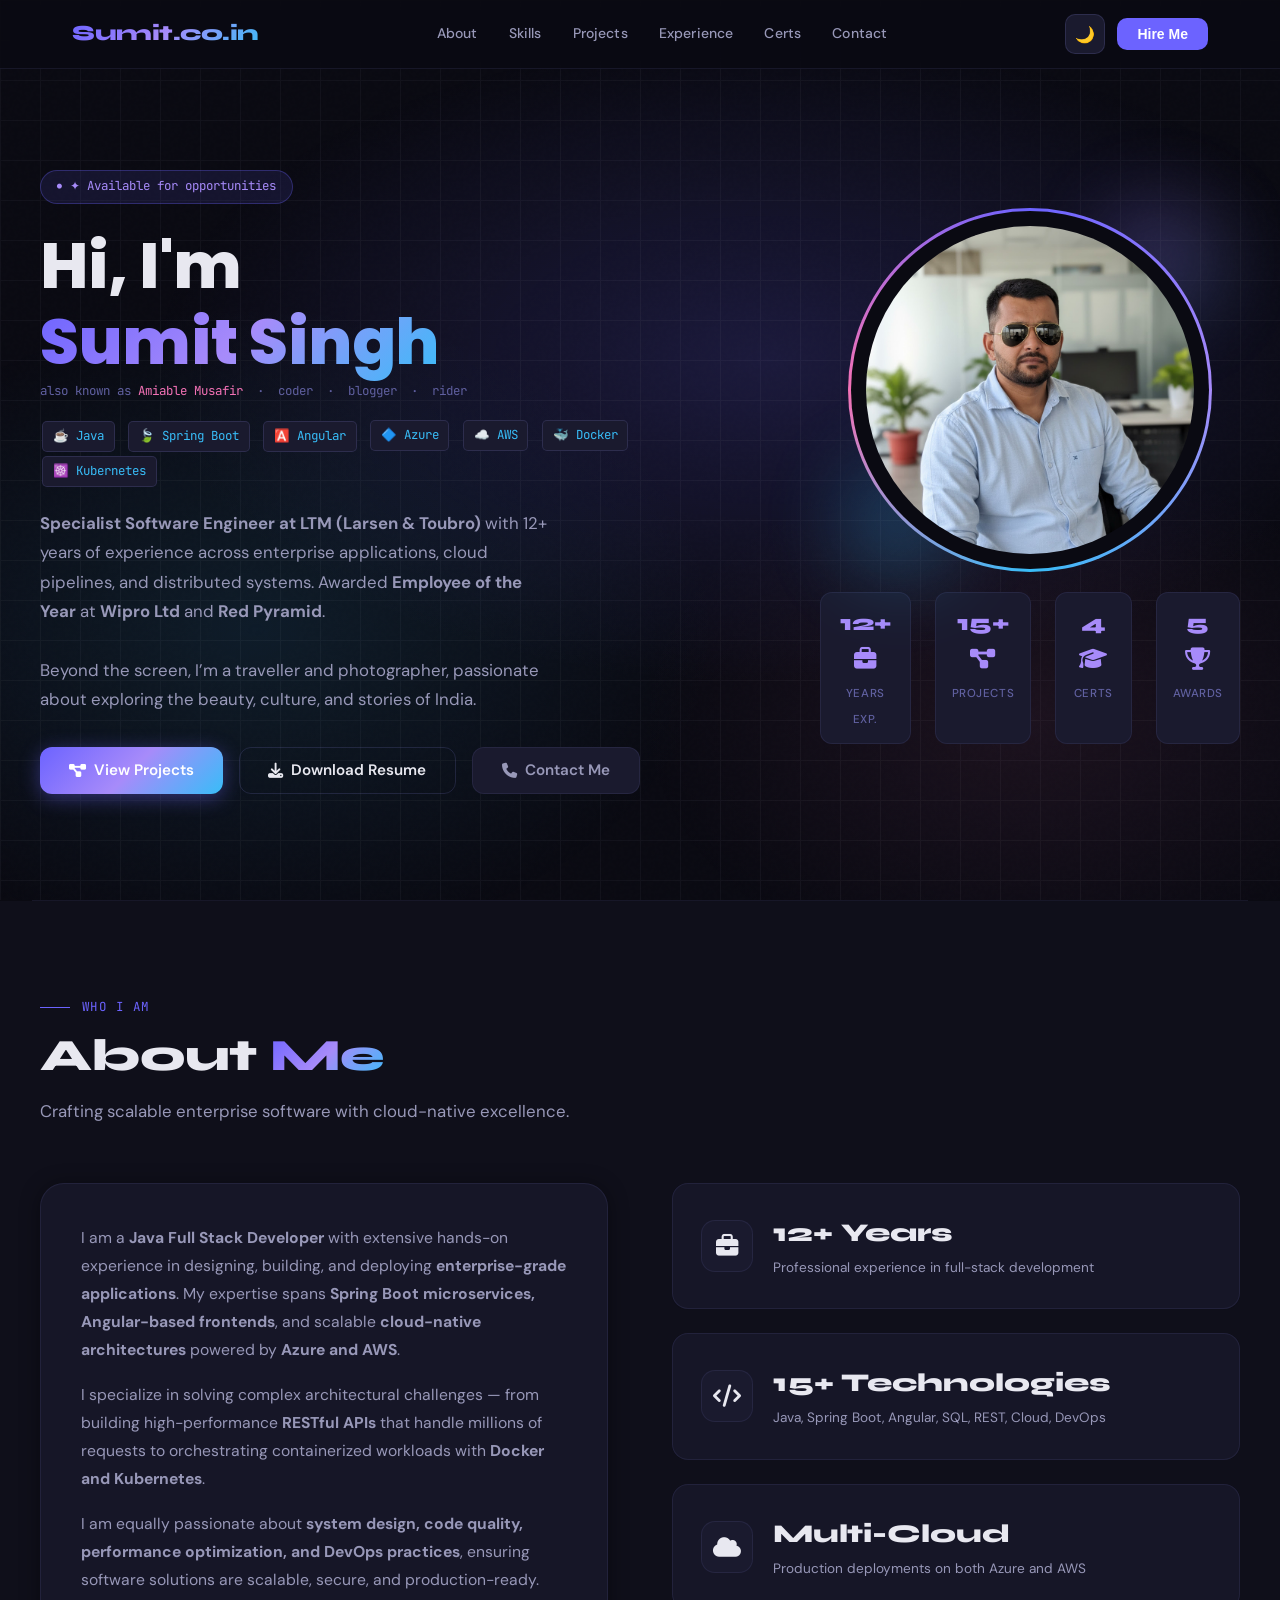
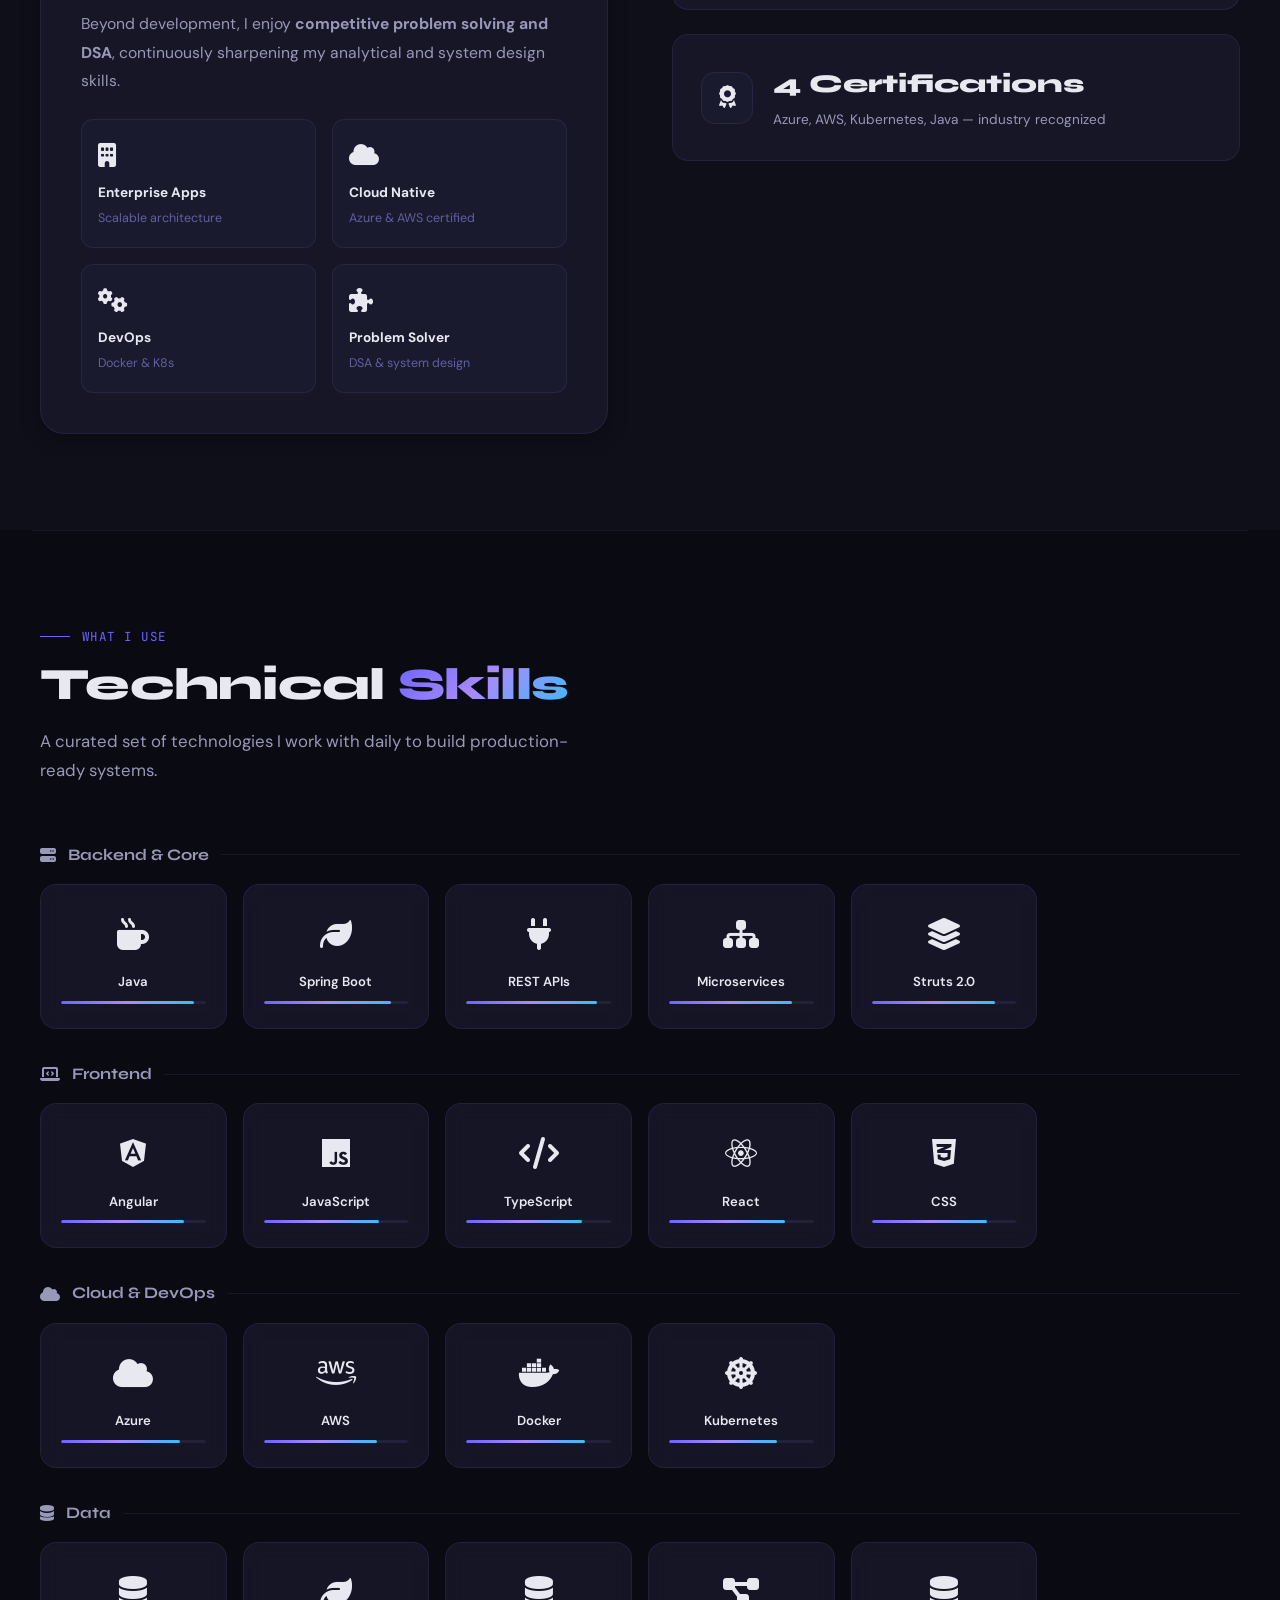
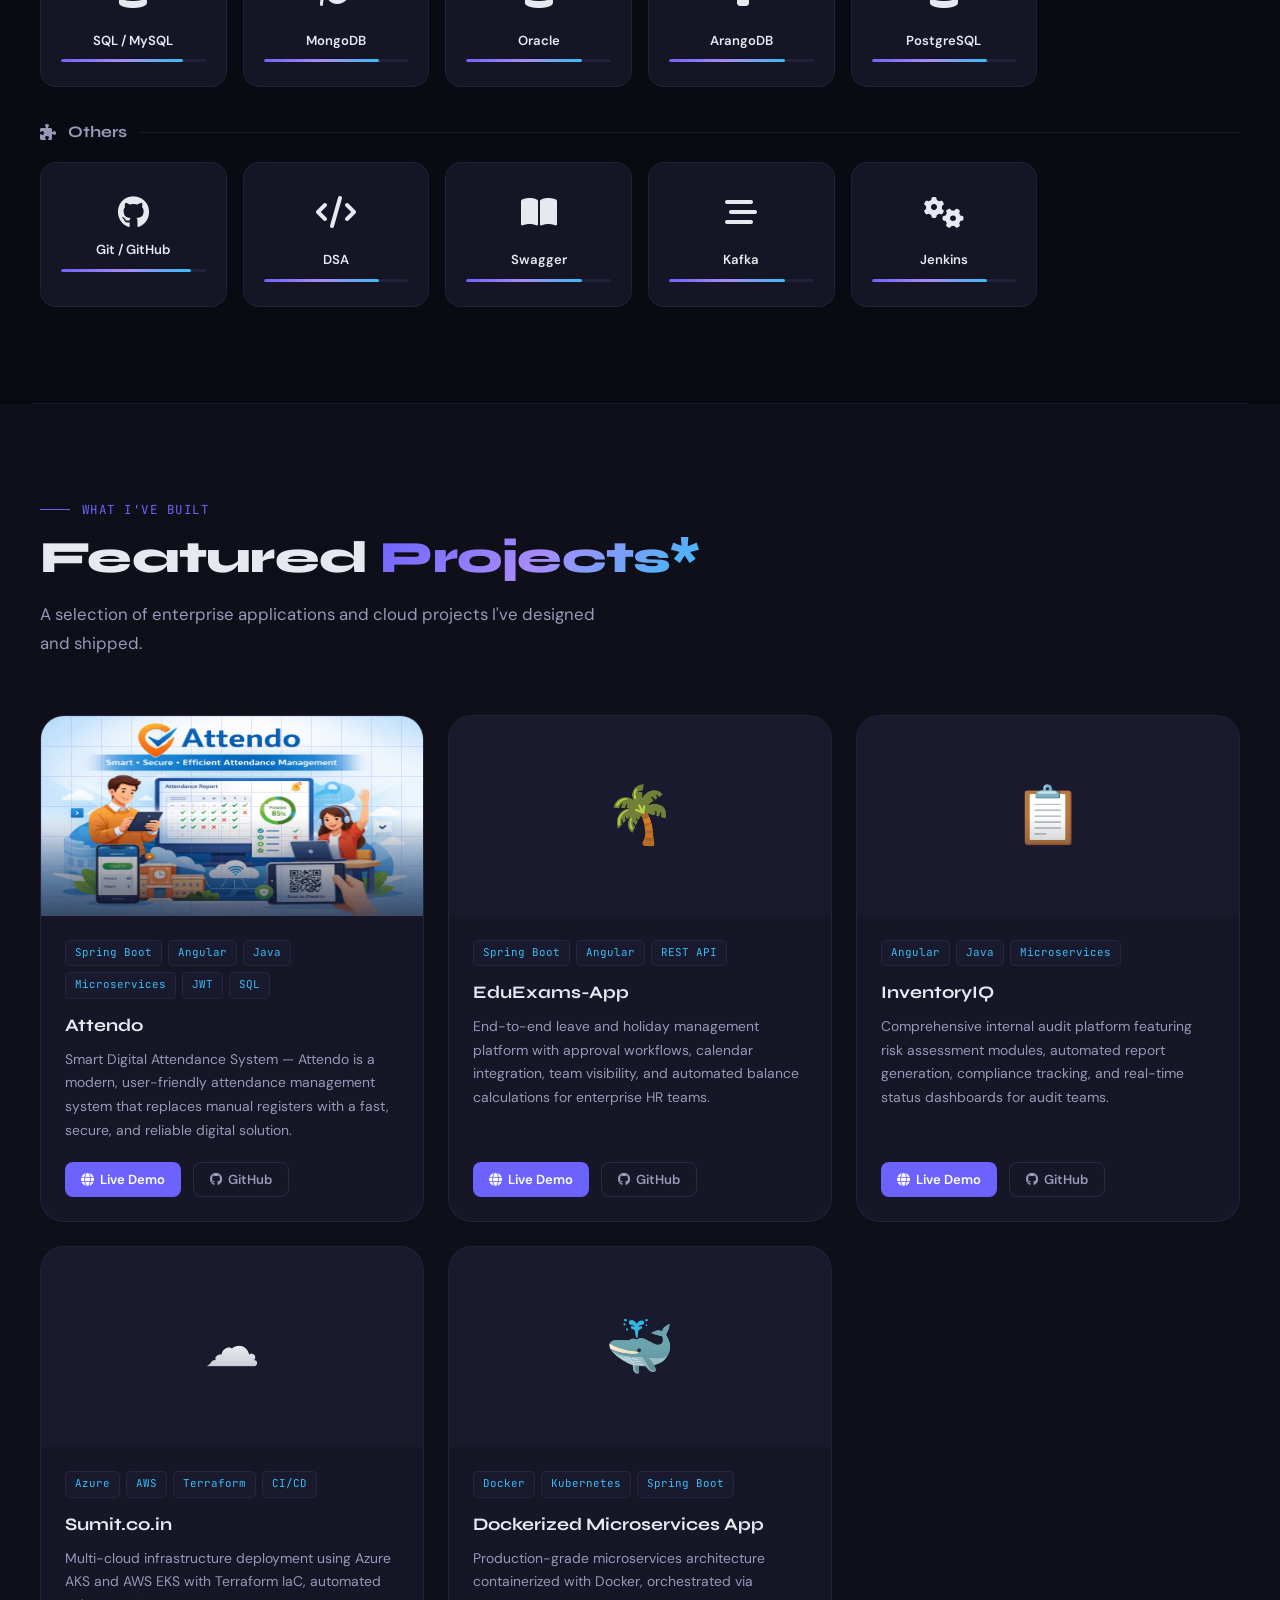
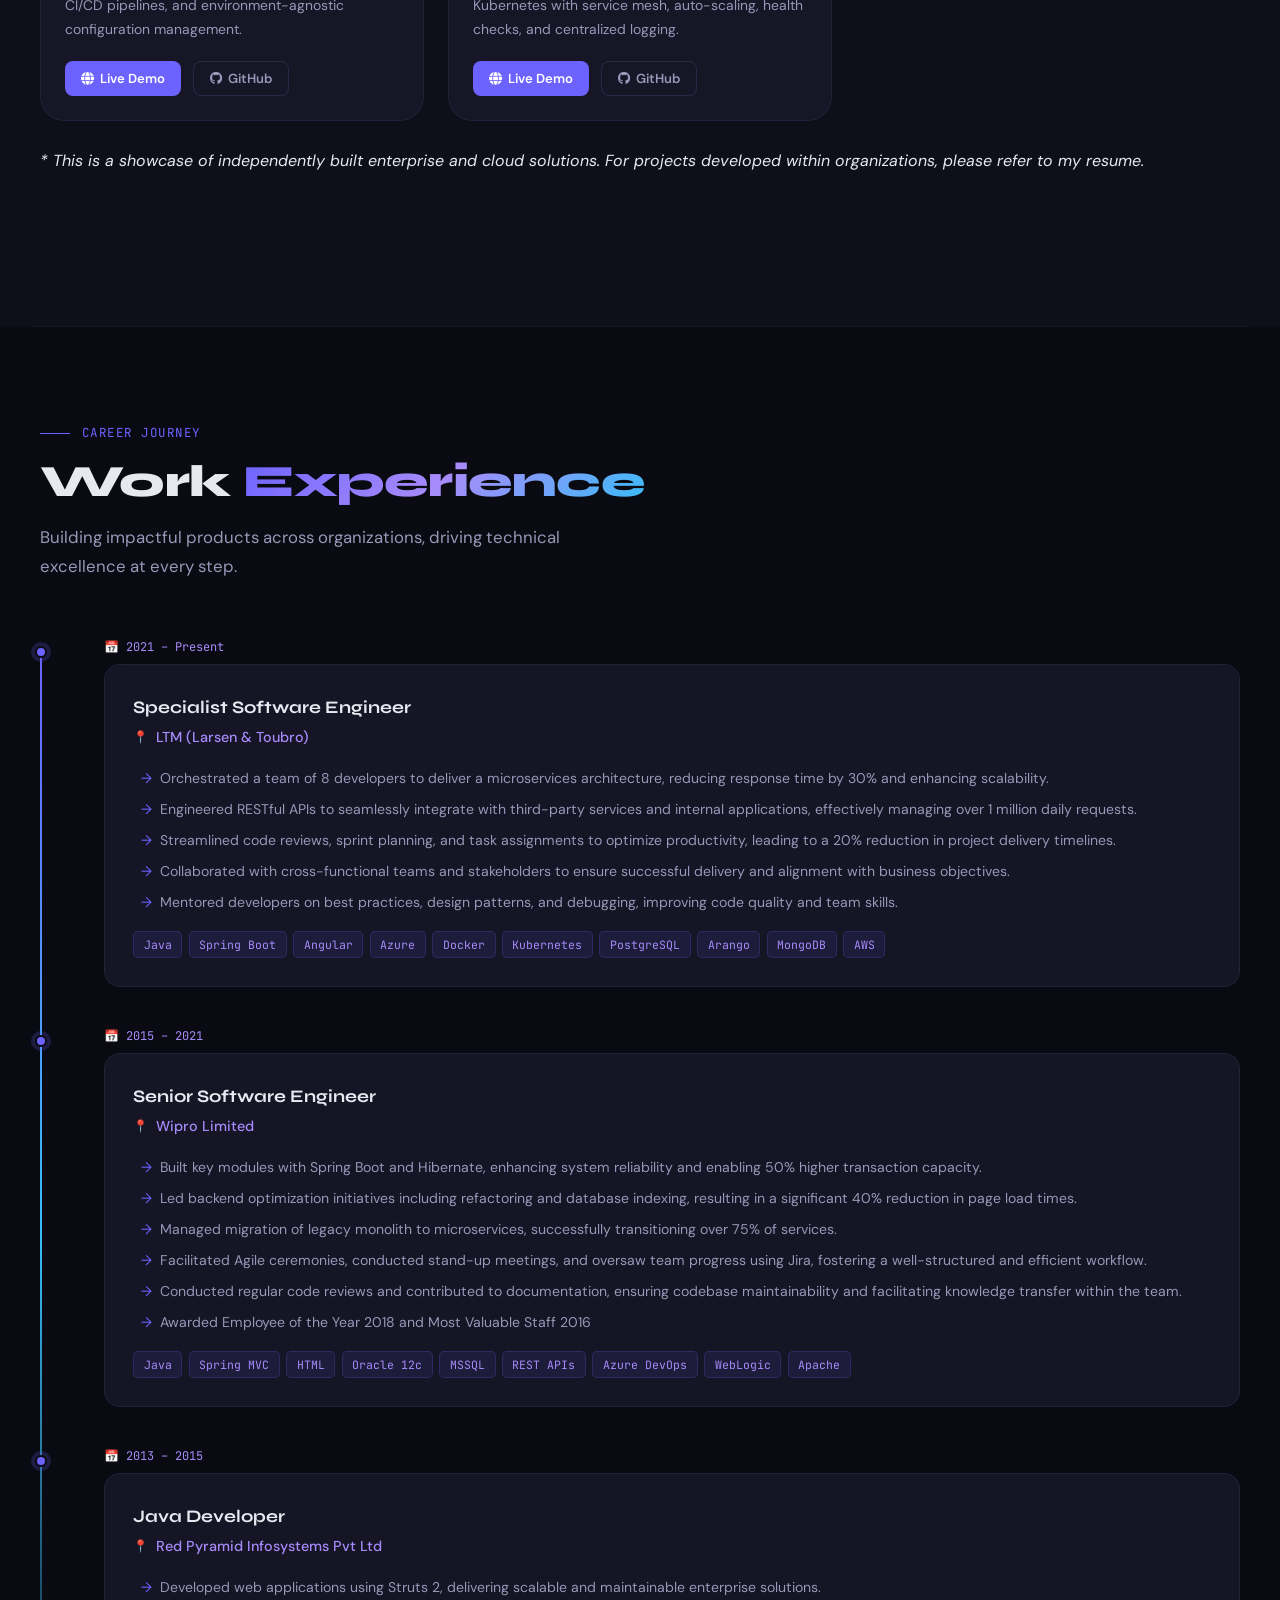
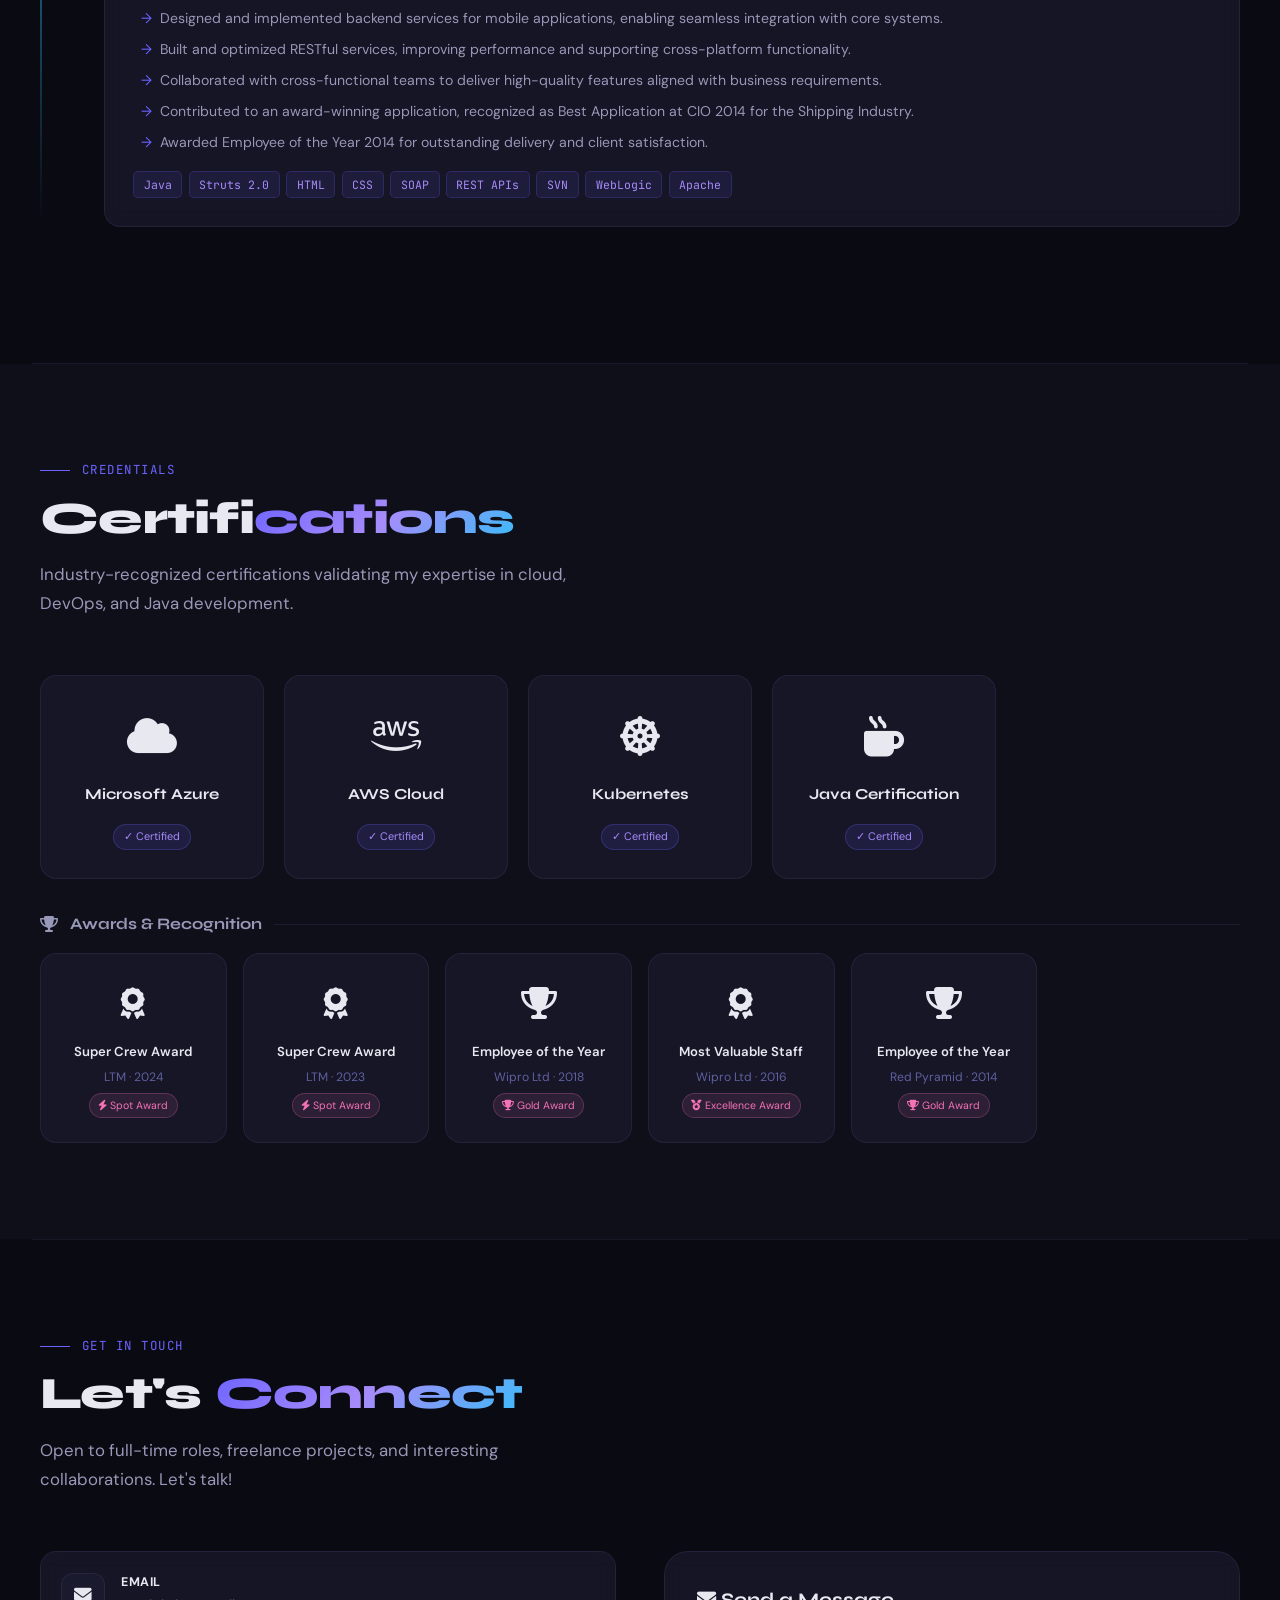
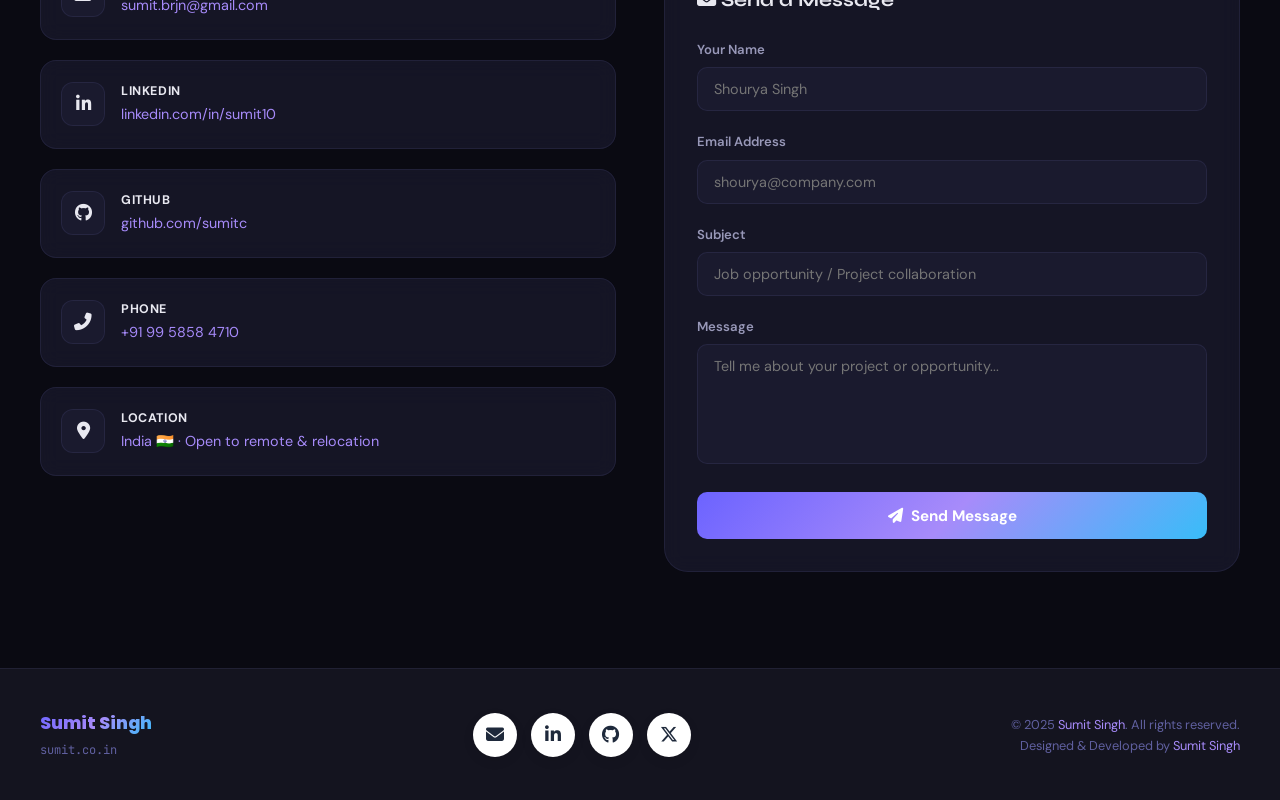
==== commit 097d351c: "Experiance & Cert compleetd 4 and 6" ====
--- a/Black Theme/index.html
+++ b/Black Theme/index.html
@@ -702,7 +702,7 @@
           <span>Certs</span>
         </div>
 		<div class="hero-stat">
-			<strong>3 <i class="fas fa-trophy"></i></strong>
+			<strong>5 <i class="fas fa-trophy"></i></strong>
 			<span>Awards</span>
 		</div>
       </div>
@@ -818,6 +818,11 @@
         <div class="skill-name">Microservices</div>
         <div class="skill-level"><div class="skill-level-bar" style="width:85%"></div></div>
       </div>
+	  <div class="skill-card reveal reveal-delay-3">
+        <span class="skill-icon"><i class="fas fa-layer-group"></i></span>
+        <div class="skill-name">Struts 2.0</div>
+        <div class="skill-level"><div class="skill-level-bar" style="width:85%"></div></div>
+      </div>
     </div>
 
     <div class="skill-cat-title reveal"><i class="fas fa-laptop-code"></i> Frontend</div>
@@ -840,6 +845,11 @@
 	  <div class="skill-card reveal reveal-delay-2">
         <span class="skill-icon"><i class="fab fa-react"></i></span>
         <div class="skill-name">React</div>
+        <div class="skill-level"><div class="skill-level-bar" style="width:80%"></div></div>
+      </div>
+	  <div class="skill-card reveal reveal-delay-2">
+        <span class="skill-icon"><i class="fab fa-css3-alt"></i></span>
+        <div class="skill-name">CSS</div>
         <div class="skill-level"><div class="skill-level-bar" style="width:80%"></div></div>
       </div>
     </div>
@@ -936,7 +946,7 @@
   <div class="section-inner">
     <div class="section-header reveal">
       <div class="section-label">What I've built</div>
-      <h2 class="section-title">Featured <span class="hl">Projects</span></h2>
+      <h2 class="section-title">Featured <span class="hl">Projects*</span></h2>
       <p class="section-desc">A selection of enterprise applications and cloud projects I've designed and shipped.</p>
     </div>
     <div class="projects-grid">
@@ -944,20 +954,22 @@
       <div class="project-card reveal">
         <div class="project-img">
           <div class="project-img-bg"></div>
-          ✈
+          <img src='image/attendo.png' style="width: 100%; height: 100%;">
         </div>
         <div class="project-body">
           <div class="project-tags">
             <span class="project-tag">Spring Boot</span>
             <span class="project-tag">Angular</span>
             <span class="project-tag">Java</span>
+			<span class="project-tag">Microservices</span>
+			<span class="project-tag">JWT</span>
             <span class="project-tag">SQL</span>
           </div>
-          <div class="project-title">CASO Dashboard</div>
-          <p class="project-desc">Airport Security Monitoring System — a real-time dashboard for civil aviation security operations, providing live threat tracking, alert management, and operational analytics across airports.</p>
+          <div class="project-title">Attendo</div>
+          <p class="project-desc">Smart Digital Attendance System — Attendo is a modern, user-friendly attendance management system that replaces manual registers with a fast, secure, and reliable digital solution.</p>
           <div class="project-actions">
-            <button class="project-btn project-btn-primary" onclick="alert('Live demo coming soon')">🔗 Live Demo</button>
-            <button class="project-btn project-btn-outline" onclick="alert('GitHub repo link')">⭐ GitHub</button>
+            <button class="project-btn project-btn-primary" onclick="alert('Live demo coming soon')"><i class="fas fa-globe"></i> Live Demo</button>
+            <button class="project-btn project-btn-outline" onclick="alert('GitHub repo link')"><i class="fab fa-github"></i> GitHub</button>
           </div>
         </div>
       </div>
@@ -970,11 +982,11 @@
             <span class="project-tag">Angular</span>
             <span class="project-tag">REST API</span>
           </div>
-          <div class="project-title">Holiday Management System</div>
+          <div class="project-title">EduExams-App</div>
           <p class="project-desc">End-to-end leave and holiday management platform with approval workflows, calendar integration, team visibility, and automated balance calculations for enterprise HR teams.</p>
           <div class="project-actions">
-            <button class="project-btn project-btn-primary" onclick="alert('Live demo coming soon')">🔗 Live Demo</button>
-            <button class="project-btn project-btn-outline" onclick="alert('GitHub repo link')">⭐ GitHub</button>
+            <button class="project-btn project-btn-primary" onclick="alert('Live demo coming soon')"><i class="fas fa-globe"></i> Live Demo</button>
+            <button class="project-btn project-btn-outline" onclick="alert('GitHub repo link')"><i class="fab fa-github"></i> GitHub</button>
           </div>
         </div>
       </div>
@@ -987,11 +999,11 @@
             <span class="project-tag">Java</span>
             <span class="project-tag">Microservices</span>
           </div>
-          <div class="project-title">Audit Management Dashboard</div>
+          <div class="project-title">InventoryIQ</div>
           <p class="project-desc">Comprehensive internal audit platform featuring risk assessment modules, automated report generation, compliance tracking, and real-time status dashboards for audit teams.</p>
           <div class="project-actions">
-            <button class="project-btn project-btn-primary" onclick="alert('Live demo coming soon')">🔗 Live Demo</button>
-            <button class="project-btn project-btn-outline" onclick="alert('GitHub repo link')">⭐ GitHub</button>
+            <button class="project-btn project-btn-primary" onclick="alert('Live demo coming soon')"><i class="fas fa-globe"></i> Live Demo</button>
+            <button class="project-btn project-btn-outline" onclick="alert('GitHub repo link')"><i class="fab fa-github"></i> GitHub</button>
           </div>
         </div>
       </div>
@@ -1005,11 +1017,11 @@
             <span class="project-tag">Terraform</span>
             <span class="project-tag">CI/CD</span>
           </div>
-          <div class="project-title">Cloud Deployment Project</div>
+          <div class="project-title">Sumit.co.in</div>
           <p class="project-desc">Multi-cloud infrastructure deployment using Azure AKS and AWS EKS with Terraform IaC, automated CI/CD pipelines, and environment-agnostic configuration management.</p>
           <div class="project-actions">
-            <button class="project-btn project-btn-primary" onclick="alert('Live demo coming soon')">🔗 Live Demo</button>
-            <button class="project-btn project-btn-outline" onclick="alert('GitHub repo link')">⭐ GitHub</button>
+            <button class="project-btn project-btn-primary" onclick="alert('Live demo coming soon')"><i class="fas fa-globe"></i> Live Demo</button>
+            <button class="project-btn project-btn-outline" onclick="alert('GitHub repo link')"><i class="fab fa-github"></i> GitHub</button>
           </div>
         </div>
       </div>
@@ -1025,12 +1037,16 @@
           <div class="project-title">Dockerized Microservices App</div>
           <p class="project-desc">Production-grade microservices architecture containerized with Docker, orchestrated via Kubernetes with service mesh, auto-scaling, health checks, and centralized logging.</p>
           <div class="project-actions">
-            <button class="project-btn project-btn-primary" onclick="alert('Live demo coming soon')">🔗 Live Demo</button>
-            <button class="project-btn project-btn-outline" onclick="alert('GitHub repo link')">⭐ GitHub</button>
-          </div>
-        </div>
-      </div>
-
+            <button class="project-btn project-btn-primary" onclick="alert('Live demo coming soon')"><i class="fas fa-globe"></i> Live Demo</button>
+            <button class="project-btn project-btn-outline" onclick="alert('GitHub repo link')"><i class="fab fa-github"></i> GitHub</button>
+          </div>
+        </div>
+      </div>
+
+    </div>
+	<div class="section-header reveal">
+	<br/>
+    <p><i>* This is a showcase of independently built enterprise and cloud solutions. For projects developed within organizations, please refer to my resume.</i></p>
     </div>
   </div>
 </section>
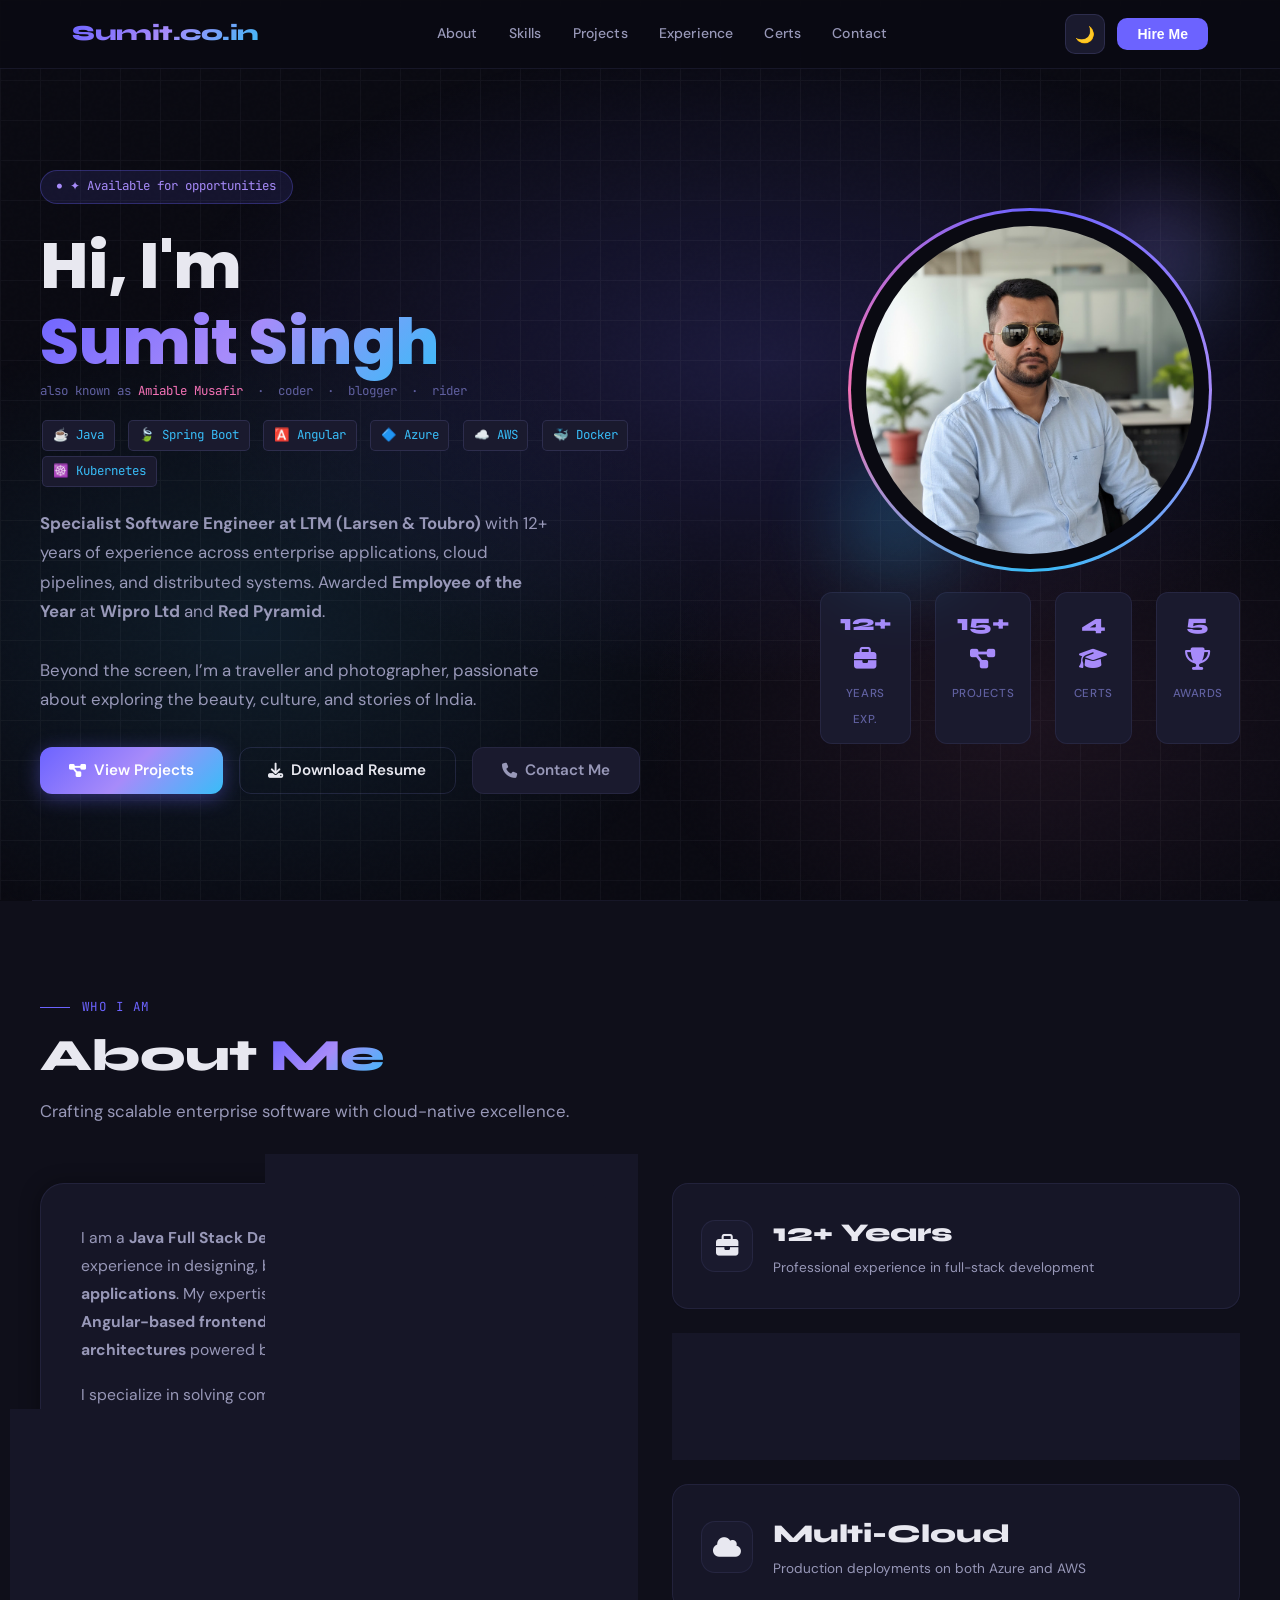
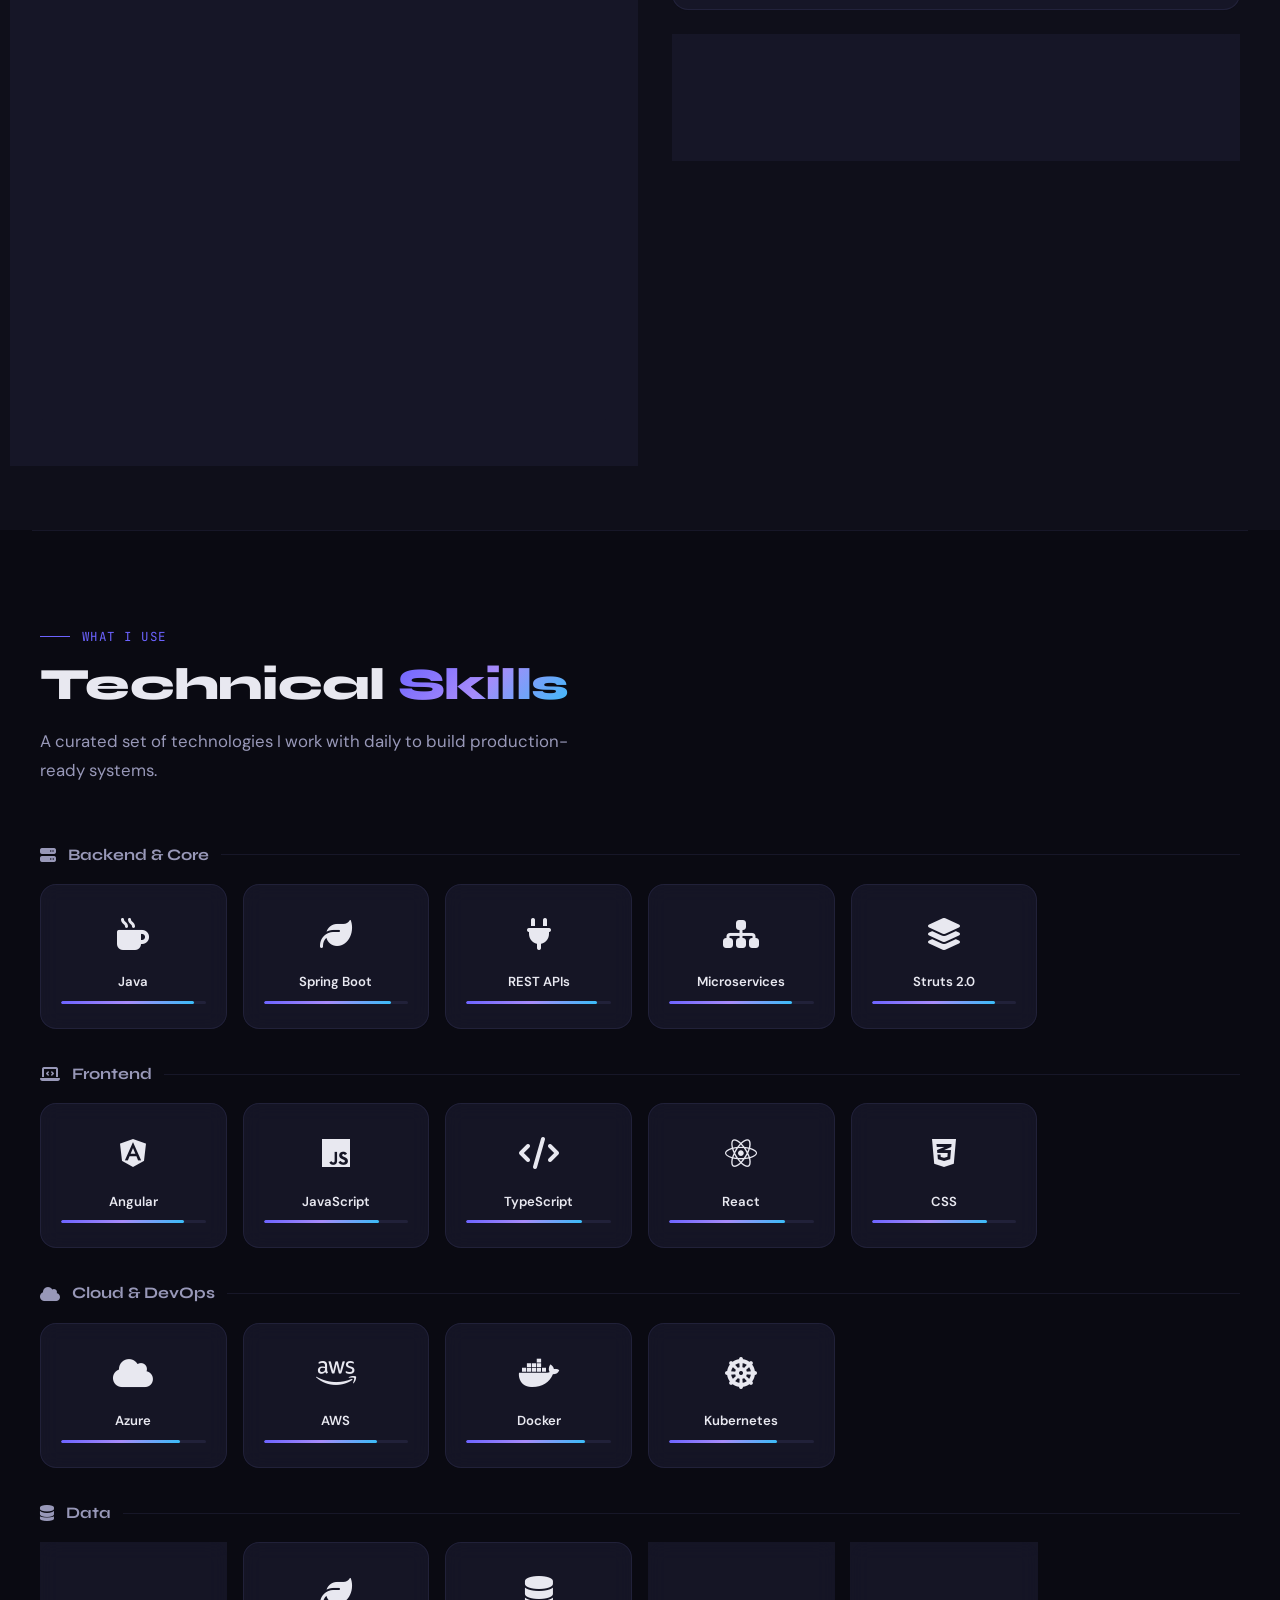
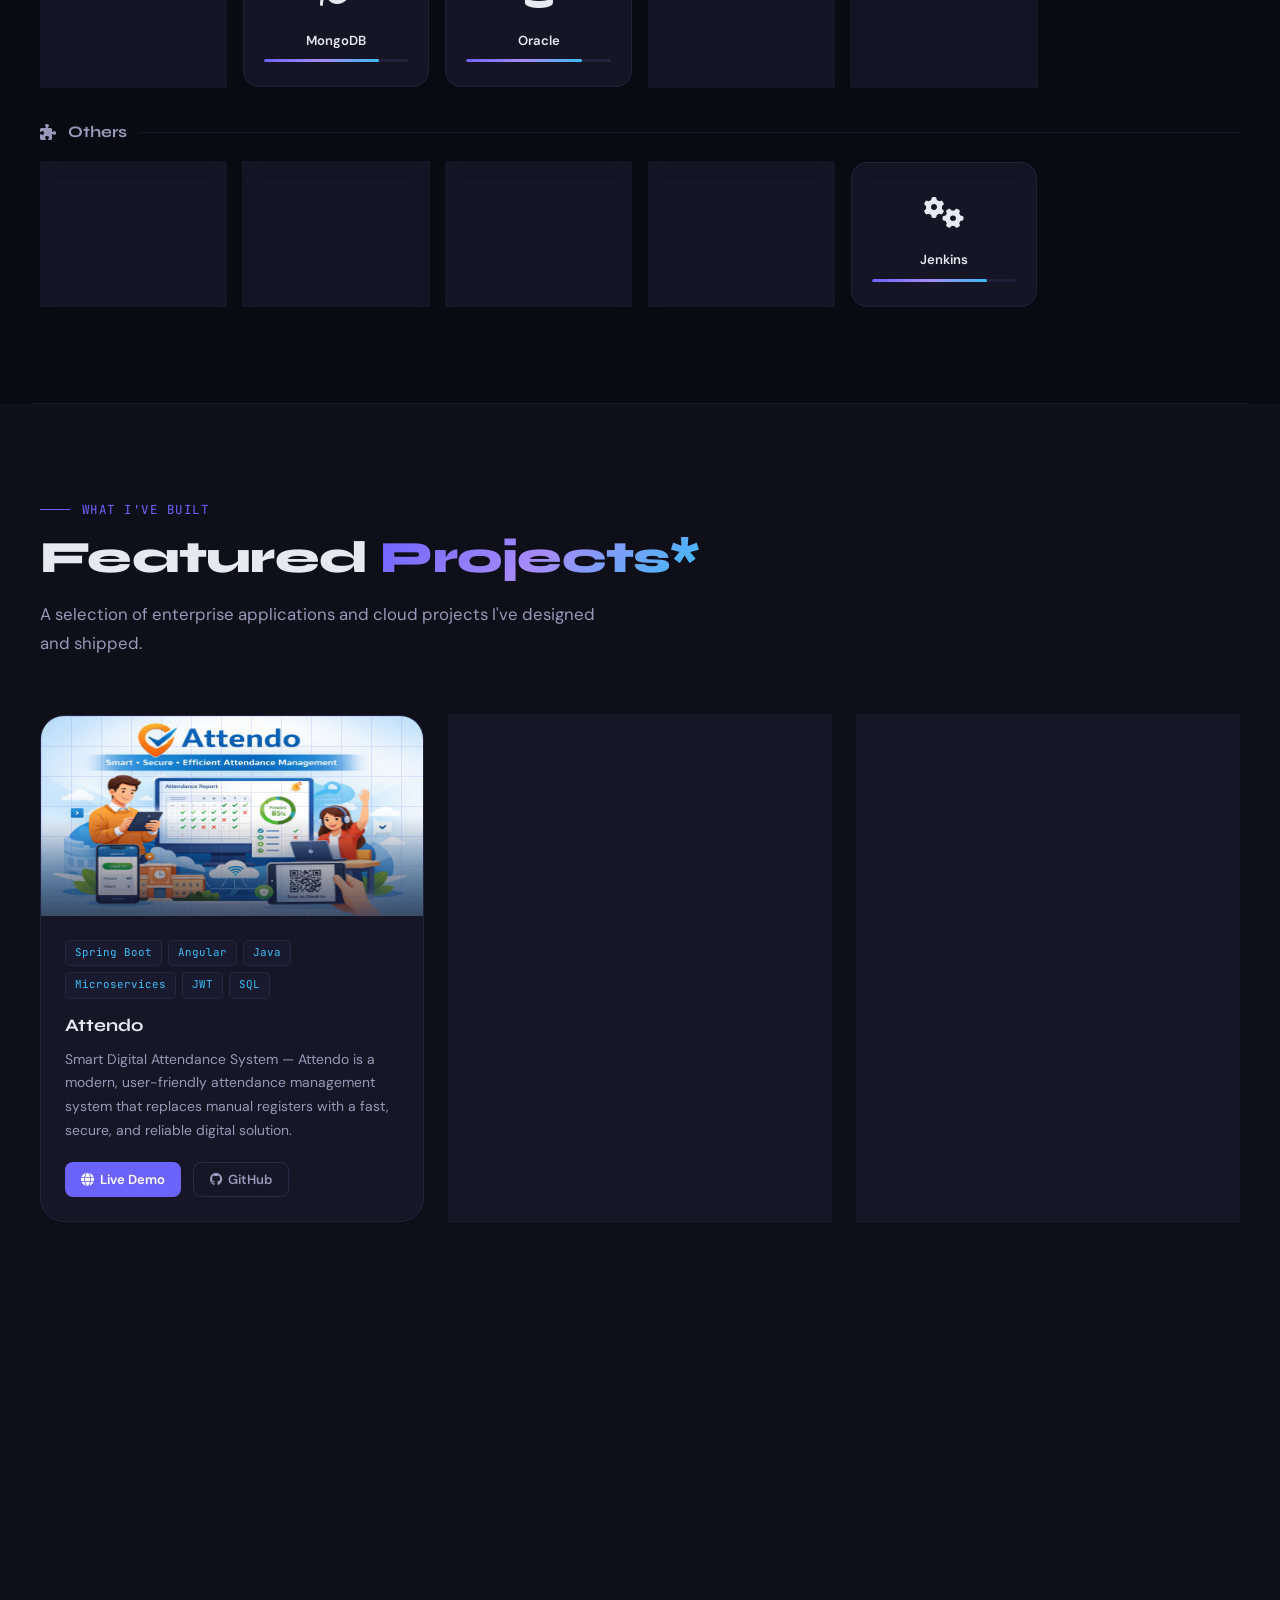
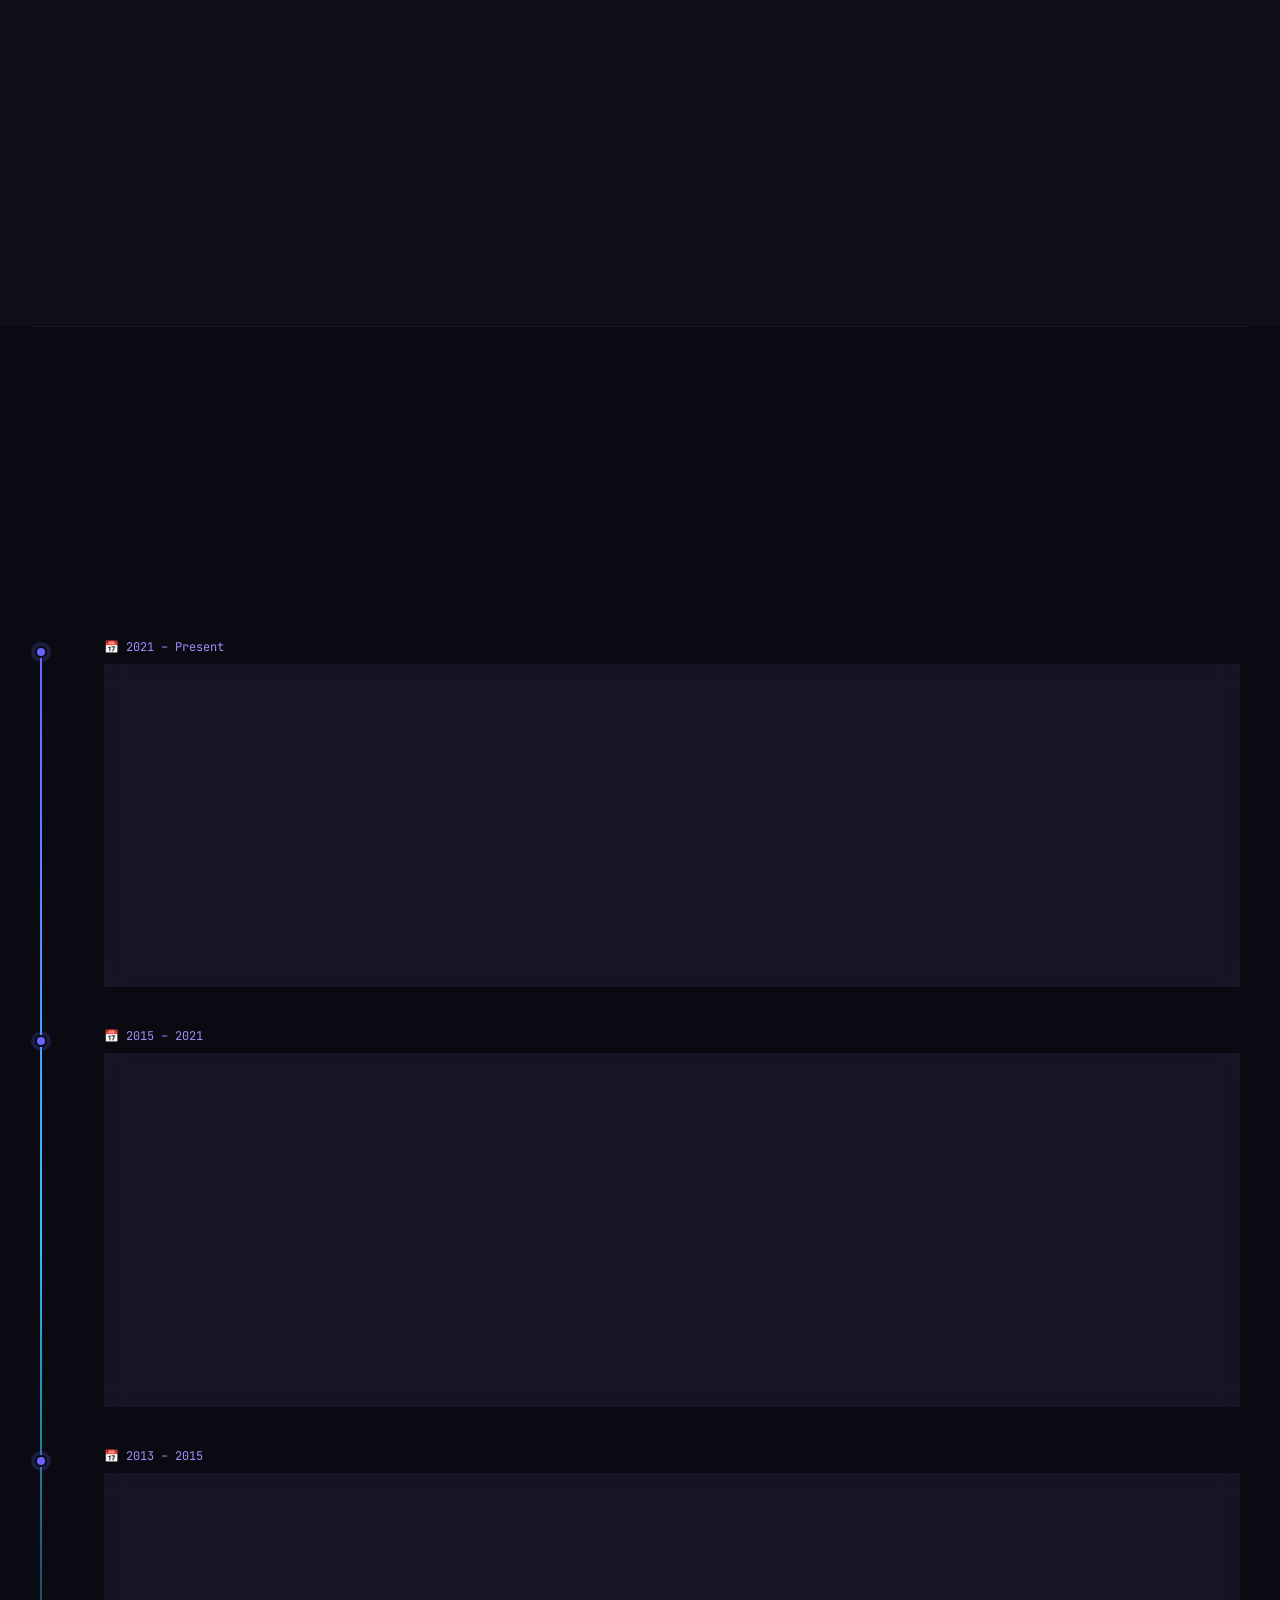
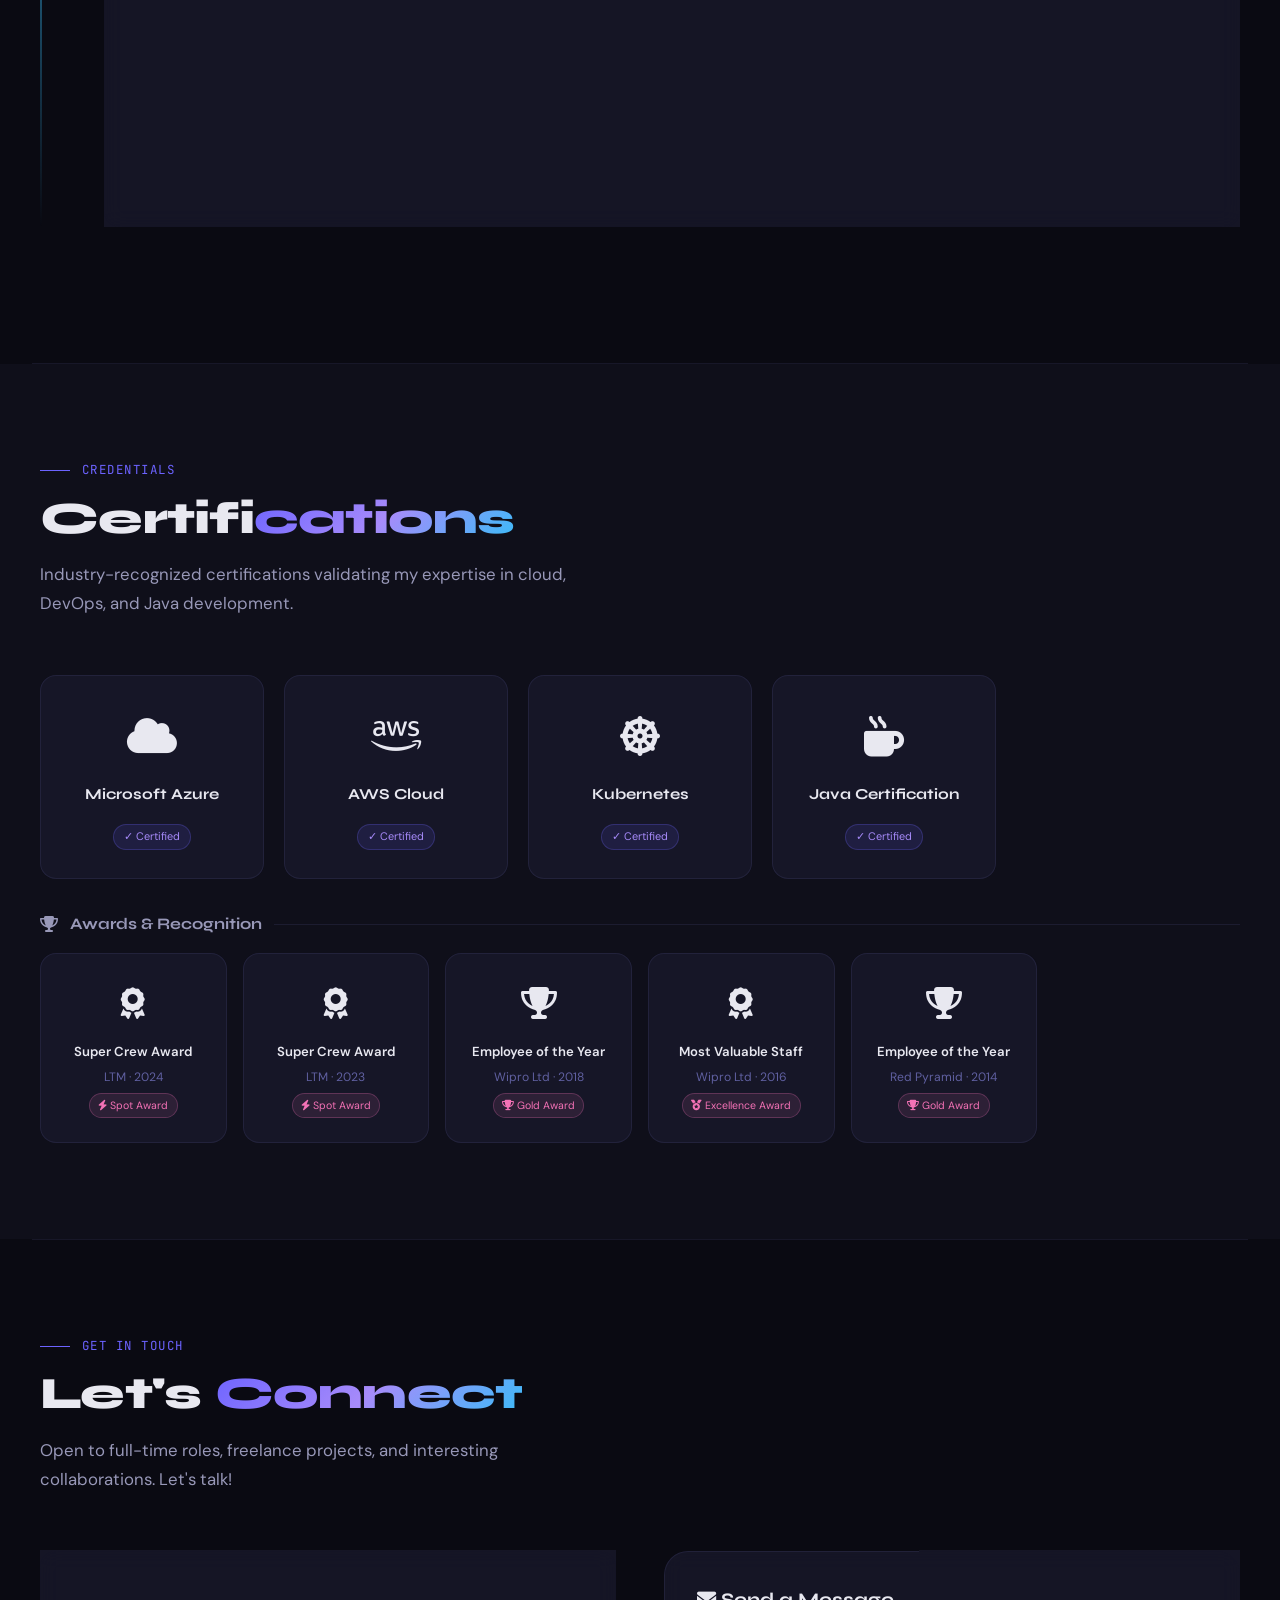
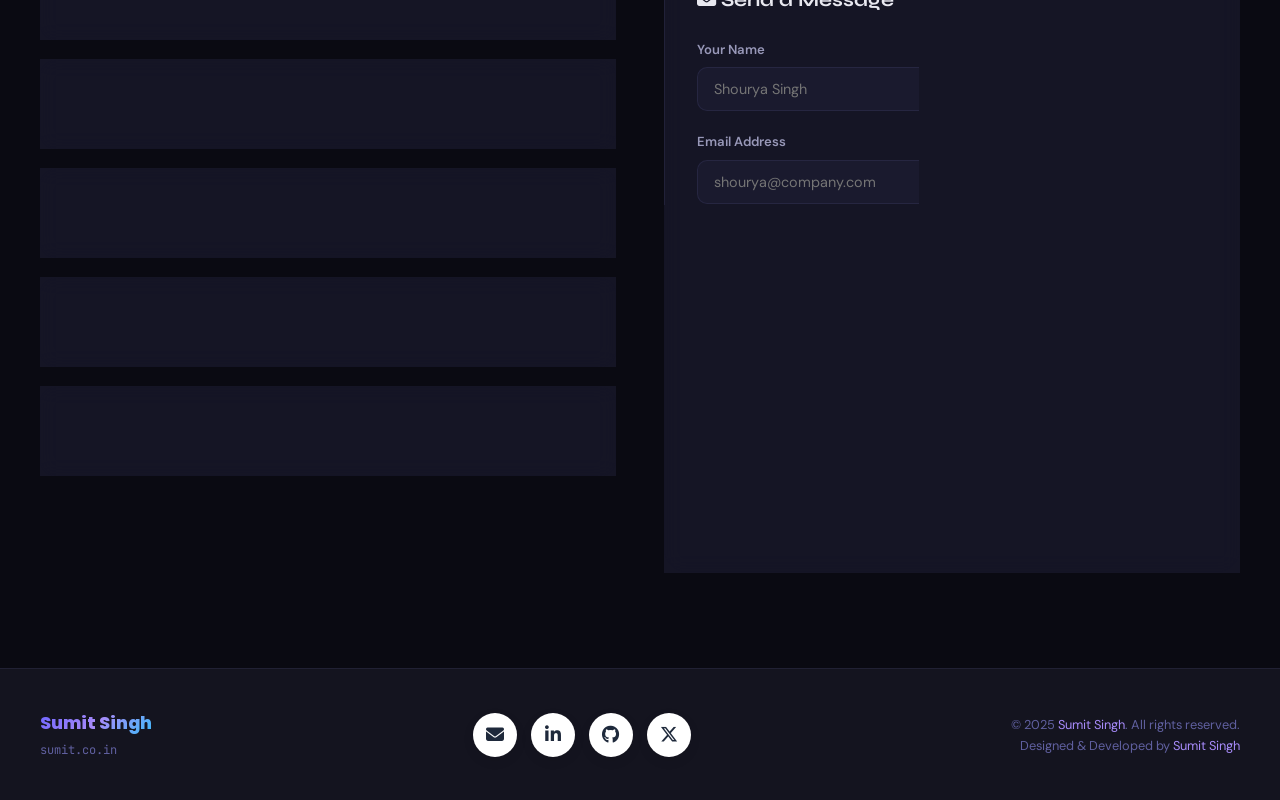
==== commit 3b814df5: "Project Work in section 5" ====
--- a/Black Theme/index.html
+++ b/Black Theme/index.html
@@ -975,15 +975,40 @@
       </div>
 
       <div class="project-card reveal reveal-delay-1">
-        <div class="project-img" style="font-size:3.5rem;">🌴</div>
+        <div class="project-img" style="font-size:3.5rem;"><img src='image/eduexam.png' style="width: 100%; height: 100%;"></div>
+        <div class="project-body">
+          <div class="project-tags">
+            <span class="project-tag">Spring</span>
+            <span class="project-tag">Struts 2.0</span>
+            <span class="project-tag">HTML</span>
+			<span class="project-tag">SQL</span>
+			<span class="project-tag">JavaScript</span>
+			<span class="project-tag">Apache</span>
+          </div>
+          <div class="project-title">EduExams-App</div>
+          <p class="project-desc">EduExams-App is a web-based online examination system for creating, managing, and taking exams, offering a user-friendly experience for both administrators and students.</p>
+          <div class="project-actions">
+            <button class="project-btn project-btn-primary" onclick="alert('Live demo coming soon')"><i class="fas fa-globe"></i> Live Demo</button>
+            <button class="project-btn project-btn-outline" onclick="alert('GitHub repo link')"><i class="fab fa-github"></i> GitHub</button>
+          </div>
+        </div>
+      </div>
+
+      <div class="project-card reveal reveal-delay-2">
+        <div class="project-img" style="font-size:3.5rem;">
+		<img src='image/smartauditiq.png' style="width: 100%; height: 100%;">
+		</div>
         <div class="project-body">
           <div class="project-tags">
             <span class="project-tag">Spring Boot</span>
             <span class="project-tag">Angular</span>
-            <span class="project-tag">REST API</span>
-          </div>
-          <div class="project-title">EduExams-App</div>
-          <p class="project-desc">End-to-end leave and holiday management platform with approval workflows, calendar integration, team visibility, and automated balance calculations for enterprise HR teams.</p>
+            <span class="project-tag">Java</span>
+			<span class="project-tag">Microservices</span>
+			<span class="project-tag">JWT</span>
+            <span class="project-tag">SQL</span>
+          </div>
+          <div class="project-title">SmartAudit-IQ</div>
+          <p class="project-desc">An AI-powered audit management platform that automates processes, enhances compliance, and delivers real-time insights for smarter decision-making.</p>
           <div class="project-actions">
             <button class="project-btn project-btn-primary" onclick="alert('Live demo coming soon')"><i class="fas fa-globe"></i> Live Demo</button>
             <button class="project-btn project-btn-outline" onclick="alert('GitHub repo link')"><i class="fab fa-github"></i> GitHub</button>
@@ -991,31 +1016,16 @@
         </div>
       </div>
 
-      <div class="project-card reveal reveal-delay-2">
-        <div class="project-img" style="font-size:3.5rem;">📋</div>
+      <div class="project-card reveal">
+        <div class="project-img" style="font-size:3.5rem;">
+		<img src='image/sumitcoin.png' style="width: 100%; height: 100%;">
+		</div>
         <div class="project-body">
           <div class="project-tags">
-            <span class="project-tag">Angular</span>
-            <span class="project-tag">Java</span>
-            <span class="project-tag">Microservices</span>
-          </div>
-          <div class="project-title">InventoryIQ</div>
-          <p class="project-desc">Comprehensive internal audit platform featuring risk assessment modules, automated report generation, compliance tracking, and real-time status dashboards for audit teams.</p>
-          <div class="project-actions">
-            <button class="project-btn project-btn-primary" onclick="alert('Live demo coming soon')"><i class="fas fa-globe"></i> Live Demo</button>
-            <button class="project-btn project-btn-outline" onclick="alert('GitHub repo link')"><i class="fab fa-github"></i> GitHub</button>
-          </div>
-        </div>
-      </div>
-
-      <div class="project-card reveal">
-        <div class="project-img" style="font-size:3.5rem;">☁</div>
-        <div class="project-body">
-          <div class="project-tags">
-            <span class="project-tag">Azure</span>
+            <span class="project-tag">HTML</span>
+            <span class="project-tag">CSS</span>
             <span class="project-tag">AWS</span>
-            <span class="project-tag">Terraform</span>
-            <span class="project-tag">CI/CD</span>
+            <span class="project-tag">JavaScript</span>
           </div>
           <div class="project-title">Sumit.co.in</div>
           <p class="project-desc">Multi-cloud infrastructure deployment using Azure AKS and AWS EKS with Terraform IaC, automated CI/CD pipelines, and environment-agnostic configuration management.</p>
